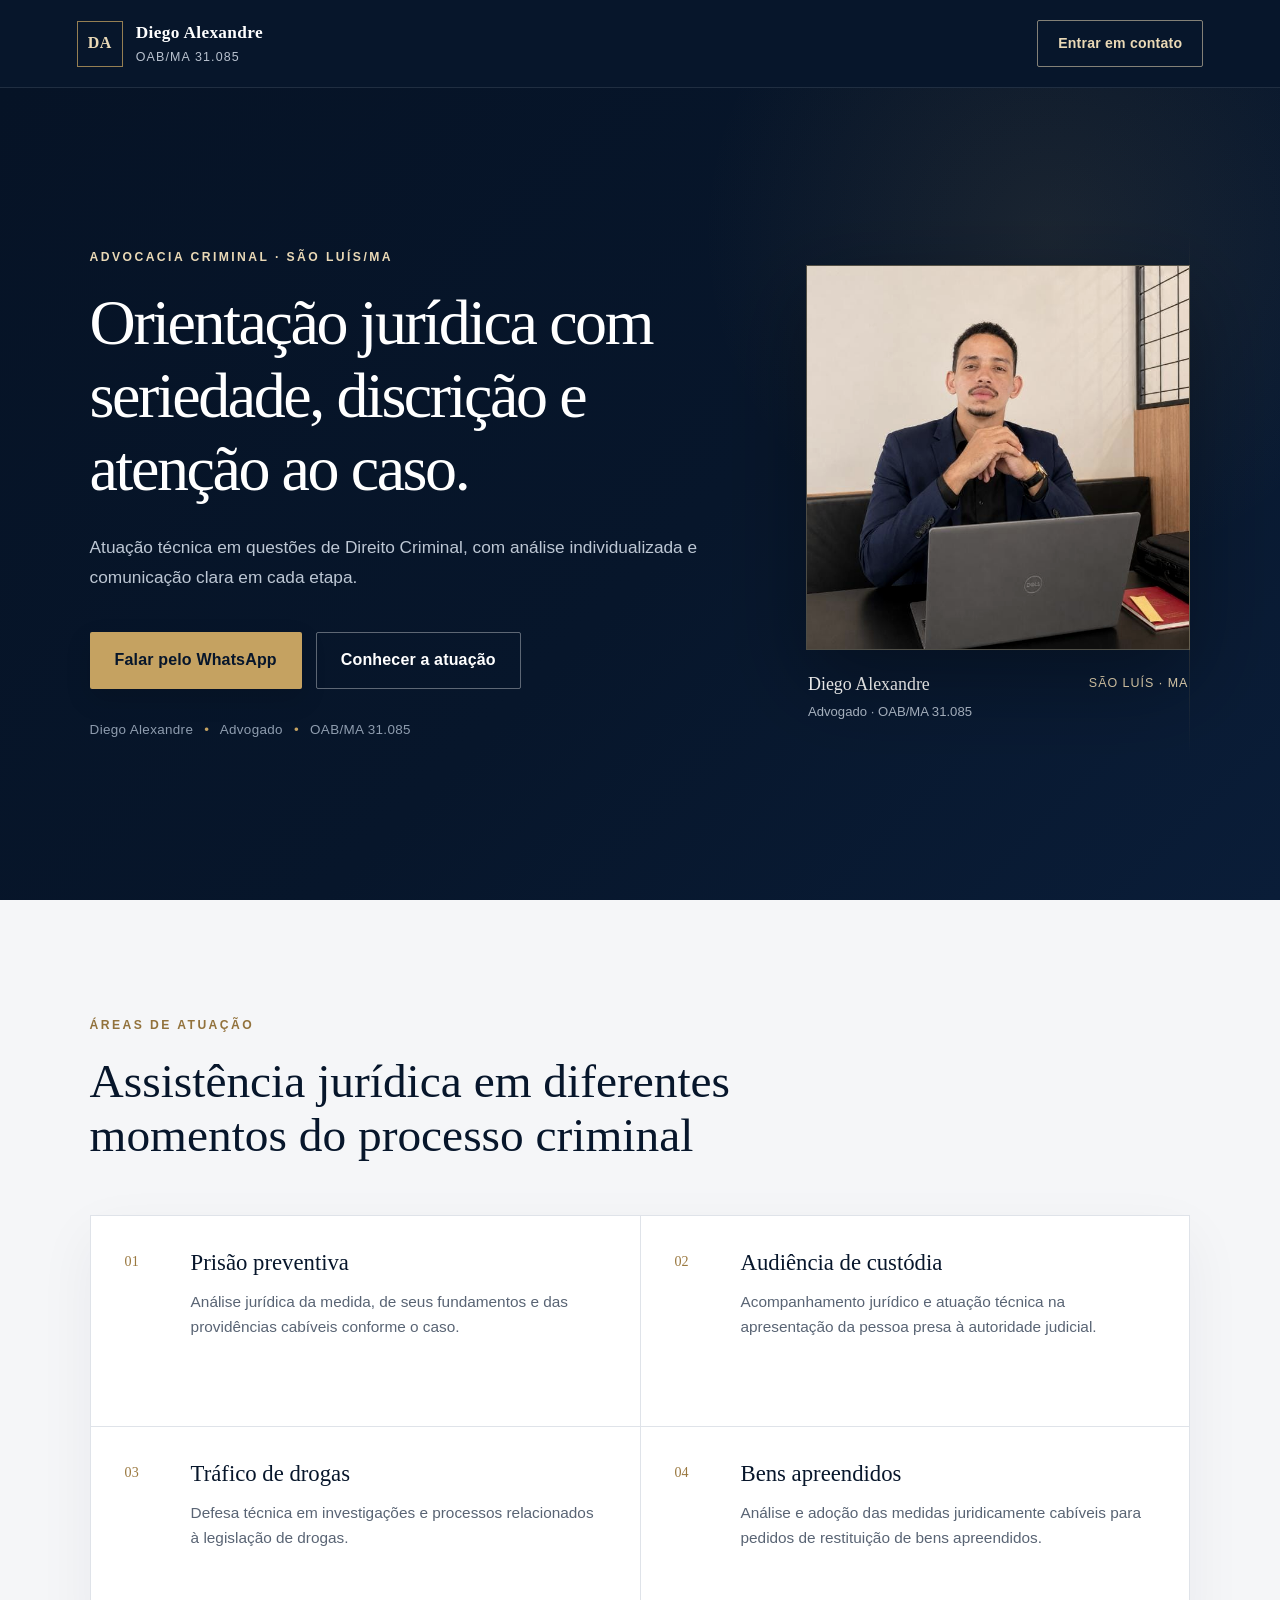
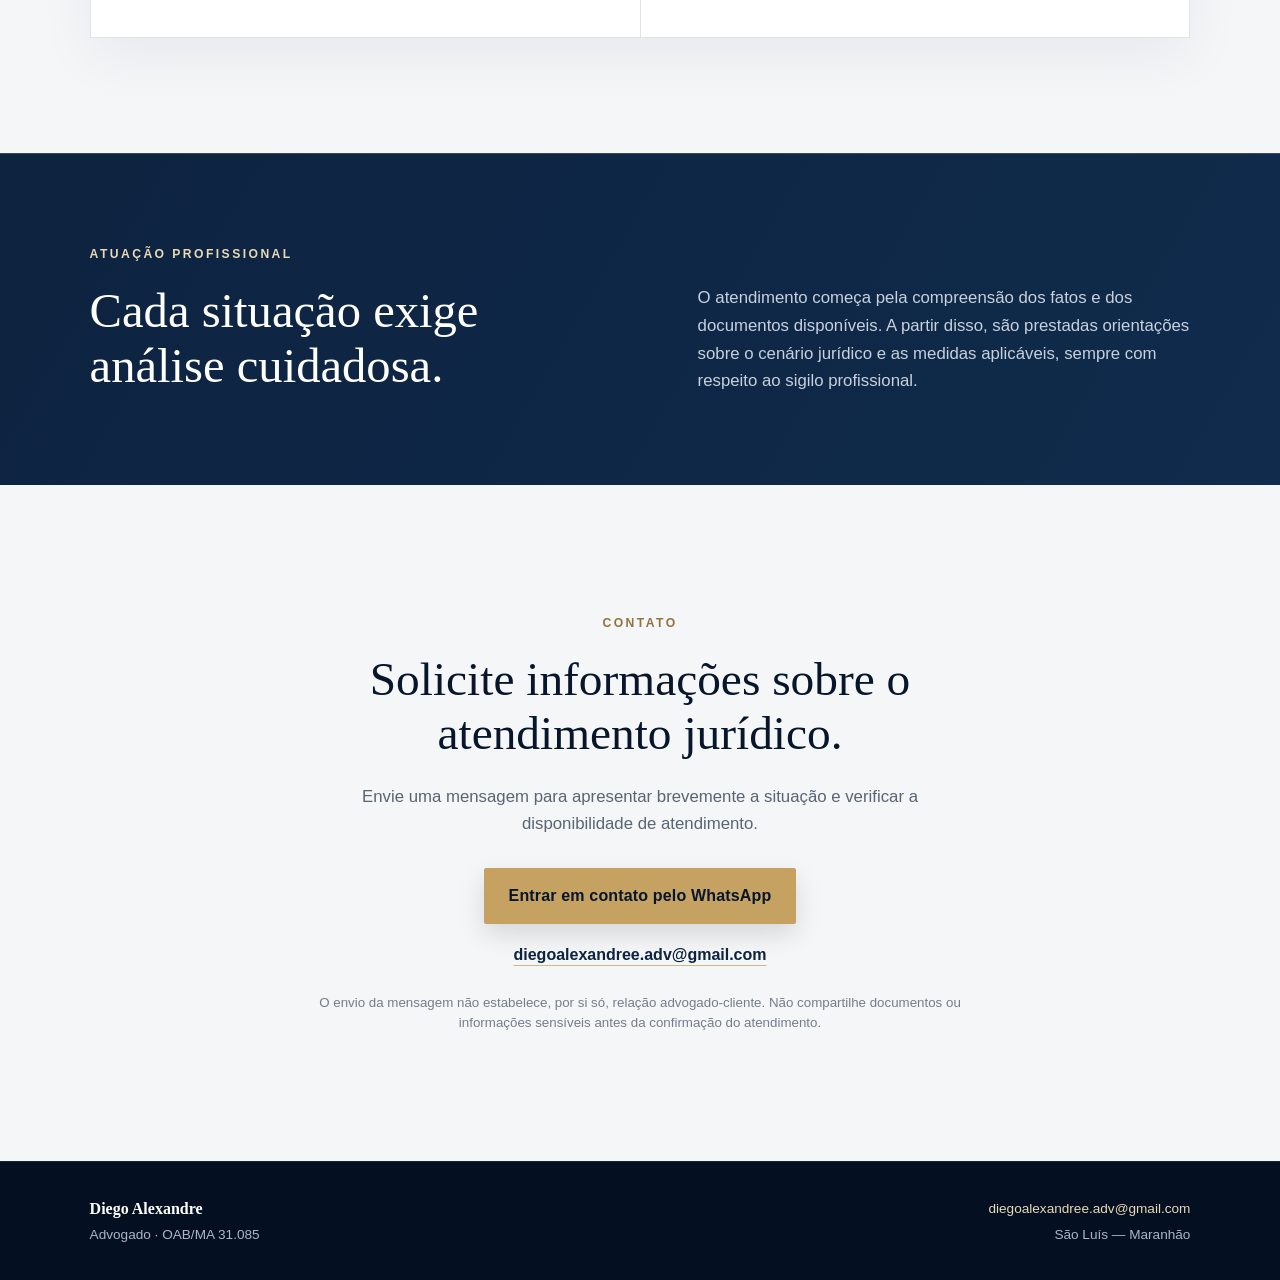
==== index.html @ e283d890 "Add files via upload" ====
<!doctype html>
<html lang="pt-BR">
<head>
  <meta charset="utf-8">
  <meta name="viewport" content="width=device-width, initial-scale=1">
  <meta name="description" content="Diego Alexandre, advogado OAB/MA 31.085. Atuação em Direito Criminal em São Luís/MA.">
  <meta name="theme-color" content="#09182f">
  <title>Diego Alexandre | Advocacia Criminal em São Luís</title>
  <link rel="stylesheet" href="styles.css">
</head>
<body>
  <header class="topbar">
    <a class="brand" href="#inicio" aria-label="Diego Alexandre — início">
      <span class="monogram" aria-hidden="true">DA</span>
      <span><strong>Diego Alexandre</strong><small>OAB/MA 31.085</small></span>
    </a>
    <a class="nav-contact" href="https://wa.me/5598984079574?text=Ol%C3%A1%2C%20Dr.%20Diego.%20Gostaria%20de%20solicitar%20informa%C3%A7%C3%B5es%20sobre%20atendimento%20jur%C3%ADdico." target="_blank" rel="noopener noreferrer">Entrar em contato</a>
  </header>

  <main>
    <section class="hero" id="inicio">
      <div class="hero-copy">
        <p class="eyebrow">Advocacia criminal · São Luís/MA</p>
        <h1>Orientação jurídica com seriedade, discrição e atenção ao caso.</h1>
        <p class="intro">Atuação técnica em questões de Direito Criminal, com análise individualizada e comunicação clara em cada etapa.</p>
        <div class="hero-actions">
          <a class="button primary" href="https://wa.me/5598984079574?text=Ol%C3%A1%2C%20Dr.%20Diego.%20Gostaria%20de%20solicitar%20informa%C3%A7%C3%B5es%20sobre%20atendimento%20jur%C3%ADdico." target="_blank" rel="noopener noreferrer">Falar pelo WhatsApp</a>
          <a class="button secondary" href="#atuacao">Conhecer a atuação</a>
        </div>
        <p class="credential">Diego Alexandre <span>•</span> Advogado <span>•</span> OAB/MA 31.085</p>
      </div>
      <div class="hero-visual">
        <div class="portrait-frame">
          <img src="diego-alexandre.jpeg" alt="Diego Alexandre, advogado" width="640" height="640">
        </div>
        <div class="portrait-caption">
          <div><strong>Diego Alexandre</strong><span>Advogado · OAB/MA 31.085</span></div>
          <span class="location">São Luís · MA</span>
        </div>
      </div>
    </section>

    <section class="practice" id="atuacao">
      <div class="section-heading">
        <p class="eyebrow">Áreas de atuação</p>
        <h2>Assistência jurídica em diferentes momentos do processo criminal</h2>
      </div>
      <div class="cards">
        <article><span>01</span><div><h3>Prisão preventiva</h3><p>Análise jurídica da medida, de seus fundamentos e das providências cabíveis conforme o caso.</p></div></article>
        <article><span>02</span><div><h3>Audiência de custódia</h3><p>Acompanhamento jurídico e atuação técnica na apresentação da pessoa presa à autoridade judicial.</p></div></article>
        <article><span>03</span><div><h3>Tráfico de drogas</h3><p>Defesa técnica em investigações e processos relacionados à legislação de drogas.</p></div></article>
        <article><span>04</span><div><h3>Bens apreendidos</h3><p>Análise e adoção das medidas juridicamente cabíveis para pedidos de restituição de bens apreendidos.</p></div></article>
      </div>
    </section>

    <section class="approach">
      <div>
        <p class="eyebrow light">Atuação profissional</p>
        <h2>Cada situação exige análise cuidadosa.</h2>
      </div>
      <p>O atendimento começa pela compreensão dos fatos e dos documentos disponíveis. A partir disso, são prestadas orientações sobre o cenário jurídico e as medidas aplicáveis, sempre com respeito ao sigilo profissional.</p>
    </section>

    <section class="contact" id="contato">
      <p class="eyebrow">Contato</p>
      <h2>Solicite informações sobre o atendimento jurídico.</h2>
      <p>Envie uma mensagem para apresentar brevemente a situação e verificar a disponibilidade de atendimento.</p>
      <div class="contact-actions">
        <a class="button primary" href="https://wa.me/5598984079574?text=Ol%C3%A1%2C%20Dr.%20Diego.%20Gostaria%20de%20solicitar%20informa%C3%A7%C3%B5es%20sobre%20atendimento%20jur%C3%ADdico." target="_blank" rel="noopener noreferrer">Entrar em contato pelo WhatsApp</a>
        <a class="email-link" href="mailto:diegoalexandree.adv@gmail.com">diegoalexandree.adv@gmail.com</a>
      </div>
      <small>O envio da mensagem não estabelece, por si só, relação advogado-cliente. Não compartilhe documentos ou informações sensíveis antes da confirmação do atendimento.</small>
    </section>
  </main>

  <footer>
    <div><strong>Diego Alexandre</strong><span>Advogado · OAB/MA 31.085</span></div>
    <p><a href="mailto:diegoalexandree.adv@gmail.com">diegoalexandree.adv@gmail.com</a><span>São Luís — Maranhão</span></p>
  </footer>
</body>
</html>
---- styles.css ----
:root {
  --navy: #07162b;
  --navy-2: #0d2340;
  --ink: #111d30;
  --muted: #596474;
  --gold: #c5a261;
  --gold-light: #ead9b6;
  --paper: #f5f6f8;
  --white: #ffffff;
  --line: #dfe3e9;
}

* { box-sizing: border-box; }
html { scroll-behavior: smooth; }
body { margin: 0; color: var(--ink); background: var(--paper); font-family: "Segoe UI", Arial, Helvetica, sans-serif; font-size: 16px; line-height: 1.65; -webkit-font-smoothing: antialiased; }
a { color: inherit; }

.topbar { min-height: 88px; padding: 16px max(clamp(22px, 6vw, 92px), calc((100vw - 1320px) / 2)); display: flex; align-items: center; justify-content: space-between; gap: 24px; background: var(--navy); color: var(--white); border-bottom: 1px solid rgba(255,255,255,.1); }
.brand { display: flex; align-items: center; gap: 13px; text-decoration: none; }
.brand strong, .brand small { display: block; }
.brand strong { font-family: Georgia, 'Times New Roman', serif; font-size: 1.08rem; letter-spacing: .02em; }
.brand small { color: #b9c2cf; font-size: .78rem; letter-spacing: .09em; text-transform: uppercase; }
.monogram { width: 46px; height: 46px; border: 1px solid rgba(197,162,97,.75); display: grid; place-items: center; color: var(--gold-light); font-family: Georgia, serif; font-weight: 700; letter-spacing: .03em; }
.nav-contact { padding: 11px 20px; border: 1px solid rgba(234,217,183,.55); border-radius: 2px; color: var(--gold-light); font-weight: 650; text-decoration: none; font-size: .88rem; letter-spacing: .015em; transition: .2s ease; }
.nav-contact:hover, .nav-contact:focus-visible { background: var(--gold); color: var(--navy); }

.hero { position: relative; overflow: hidden; min-height: calc(100vh - 88px); padding: clamp(70px, 8vw, 116px) max(clamp(22px, 7vw, 108px), calc((100vw - 1320px) / 2)); display: grid; grid-template-columns: minmax(0, 1.15fr) minmax(360px, .72fr); align-items: center; gap: clamp(54px, 8vw, 124px); background: radial-gradient(circle at 82% 18%, rgba(197,162,97,.10), transparent 28%), linear-gradient(135deg, #061326 0%, var(--navy) 54%, #0a1d38 100%); color: var(--white); }
.hero::before { content: ''; position: absolute; width: 1px; height: 64%; right: 7vw; top: 18%; background: linear-gradient(transparent, rgba(197,162,97,.45), transparent); }
.hero-copy, .hero-visual { position: relative; z-index: 1; }
.eyebrow { margin: 0 0 20px; color: #92723c; font-size: .76rem; font-weight: 750; letter-spacing: .2em; text-transform: uppercase; }
.hero .eyebrow, .eyebrow.light { color: var(--gold-light); }
h1, h2, h3 { margin-top: 0; line-height: 1.14; }
h1, h2 { font-family: Georgia, 'Times New Roman', serif; font-weight: 500; }
h1 { max-width: 790px; margin-bottom: 26px; font-size: clamp(2.65rem, 5vw, 4.65rem); letter-spacing: -.038em; }
.intro { max-width: 650px; margin: 0; color: #bdc7d4; font-size: clamp(1.05rem, 1.35vw, 1.2rem); line-height: 1.75; }
.hero-actions { display: flex; flex-wrap: wrap; gap: 14px; margin-top: 40px; }
.button { min-height: 52px; padding: 14px 24px; display: inline-flex; align-items: center; justify-content: center; border: 1px solid transparent; border-radius: 2px; font-weight: 750; letter-spacing: .01em; text-decoration: none; transition: transform .2s ease, background .2s ease, color .2s ease, box-shadow .2s ease; }
.button:hover { transform: translateY(-2px); }
.button:focus-visible { outline: 3px solid rgba(201,165,94,.45); outline-offset: 3px; }
.primary { background: var(--gold); color: var(--navy); box-shadow: 0 10px 26px rgba(0,0,0,.13); }
.primary:hover { background: #dfc07f; box-shadow: 0 14px 32px rgba(0,0,0,.2); }
.secondary { border-color: rgba(255,255,255,.35); color: var(--white); }
.secondary:hover { background: rgba(255,255,255,.08); }
.credential { margin: 30px 0 0; color: #8f9daf; font-size: .84rem; letter-spacing: .025em; }
.credential span { margin: 0 7px; color: var(--gold); }

.hero-visual { width: 100%; max-width: 480px; justify-self: end; }
.portrait-frame { position: relative; }
.portrait-frame img { width: 100%; height: auto; aspect-ratio: 1 / 1; display: block; object-fit: cover; object-position: center 24%; border: 1px solid rgba(197,162,97,.38); filter: saturate(.82) contrast(1.04); box-shadow: 0 30px 80px rgba(0,0,0,.32); }
.portrait-caption { padding: 20px 2px 0; display: flex; align-items: flex-start; justify-content: space-between; gap: 20px; color: #aeb9c7; }
.portrait-caption strong, .portrait-caption span { display: block; }
.portrait-caption strong { color: var(--white); font-family: Georgia, serif; font-size: 1.12rem; font-weight: 500; }
.portrait-caption span { margin-top: 2px; font-size: .82rem; }
.portrait-caption .location { margin-top: 3px; color: var(--gold-light); font-size: .78rem; letter-spacing: .08em; text-transform: uppercase; white-space: nowrap; }

.practice { padding: clamp(78px, 9vw, 124px) max(clamp(22px, 7vw, 108px), calc((100vw - 1320px) / 2)); }
.section-heading { max-width: 780px; margin-bottom: 52px; }
.section-heading h2, .contact h2 { margin-bottom: 0; color: var(--navy); font-size: clamp(2rem, 3.7vw, 3.25rem); }
.cards { display: grid; grid-template-columns: repeat(2, 1fr); gap: 1px; background: var(--line); border: 1px solid var(--line); box-shadow: 0 20px 55px rgba(9,24,47,.055); }
.cards article { min-height: 210px; padding: 34px; display: grid; grid-template-columns: 44px 1fr; gap: 22px; background: var(--white); transition: background .2s ease; }
.cards article:hover { background: #fafbfc; }
.cards span { color: #9a783f; font-family: Georgia, serif; font-size: .88rem; }
.cards h3 { margin: 0 0 13px; color: var(--navy); font-family: Georgia, serif; font-size: 1.42rem; font-weight: 500; }
.cards p { margin: 0; max-width: 480px; color: var(--muted); font-size: .96rem; }

.approach { padding: clamp(64px, 7vw, 92px) max(clamp(22px, 7vw, 108px), calc((100vw - 1320px) / 2)); display: grid; grid-template-columns: 1fr 1fr; gap: clamp(40px, 9vw, 140px); align-items: end; background: linear-gradient(120deg, var(--navy-2), #102b4c); color: var(--white); border-top: 1px solid rgba(197,162,97,.28); }
.approach h2 { margin: 0; max-width: 620px; font-size: clamp(2rem, 3.8vw, 3.4rem); }
.approach > p { margin: 0; color: #c8d1dd; font-size: 1.05rem; }

.contact { max-width: 820px; margin: 0 auto; padding: clamp(82px, 10vw, 138px) 22px; text-align: center; }
.contact > p:not(.eyebrow) { max-width: 620px; margin: 22px auto 30px; color: var(--muted); font-size: 1.05rem; }
.contact-actions { display: flex; flex-direction: column; align-items: center; gap: 18px; }
.email-link { color: var(--navy-2); font-weight: 650; text-underline-offset: 5px; text-decoration-color: rgba(197,162,97,.75); }
.email-link:hover { color: #8c6a31; }
.contact small { display: block; max-width: 670px; margin: 24px auto 0; color: #747d8b; line-height: 1.5; }

footer { padding: 34px max(clamp(22px, 7vw, 108px), calc((100vw - 1320px) / 2)); display: flex; justify-content: space-between; gap: 24px; align-items: center; background: #041022; color: #acb6c4; border-top: 1px solid rgba(255,255,255,.08); }
footer strong, footer span { display: block; }
footer strong { color: var(--white); font-family: Georgia, serif; }
footer span, footer p { margin: 2px 0 0; font-size: .85rem; }
footer p { text-align: right; }
footer p a { color: var(--gold-light); text-decoration: none; }
footer p span { margin-top: 3px; }

@media (max-width: 900px) {
  .hero { grid-template-columns: 1fr; }
  .hero { min-height: auto; }
  .hero-visual { max-width: 520px; justify-self: start; }
}

@media (max-width: 620px) {
  .topbar { min-height: 72px; padding: 13px 18px; }
  .monogram { width: 40px; height: 40px; }
  .brand strong { font-size: .98rem; }
  .nav-contact { padding: 9px 12px; font-size: .78rem; }
  .hero { padding: 58px 20px 64px; gap: 38px; }
  h1 { font-size: clamp(2.25rem, 12vw, 3.25rem); }
  .hero-actions, .hero-actions .button { width: 100%; }
  .credential { line-height: 1.8; }
  .portrait-caption { padding-top: 16px; }
  .practice { padding: 68px 20px; }
  .cards { grid-template-columns: 1fr; }
  .cards article { min-height: 0; padding: 28px 24px; grid-template-columns: 36px 1fr; gap: 14px; }
  .approach { grid-template-columns: 1fr; padding: 60px 20px; }
  .contact { padding: 72px 20px; }
  .contact .button { width: 100%; }
  footer { align-items: flex-start; flex-direction: column; padding: 28px 20px; }
  footer p { text-align: left; }
}

@media (prefers-reduced-motion: reduce) {
  html { scroll-behavior: auto; }
  .button { transition: none; }
}
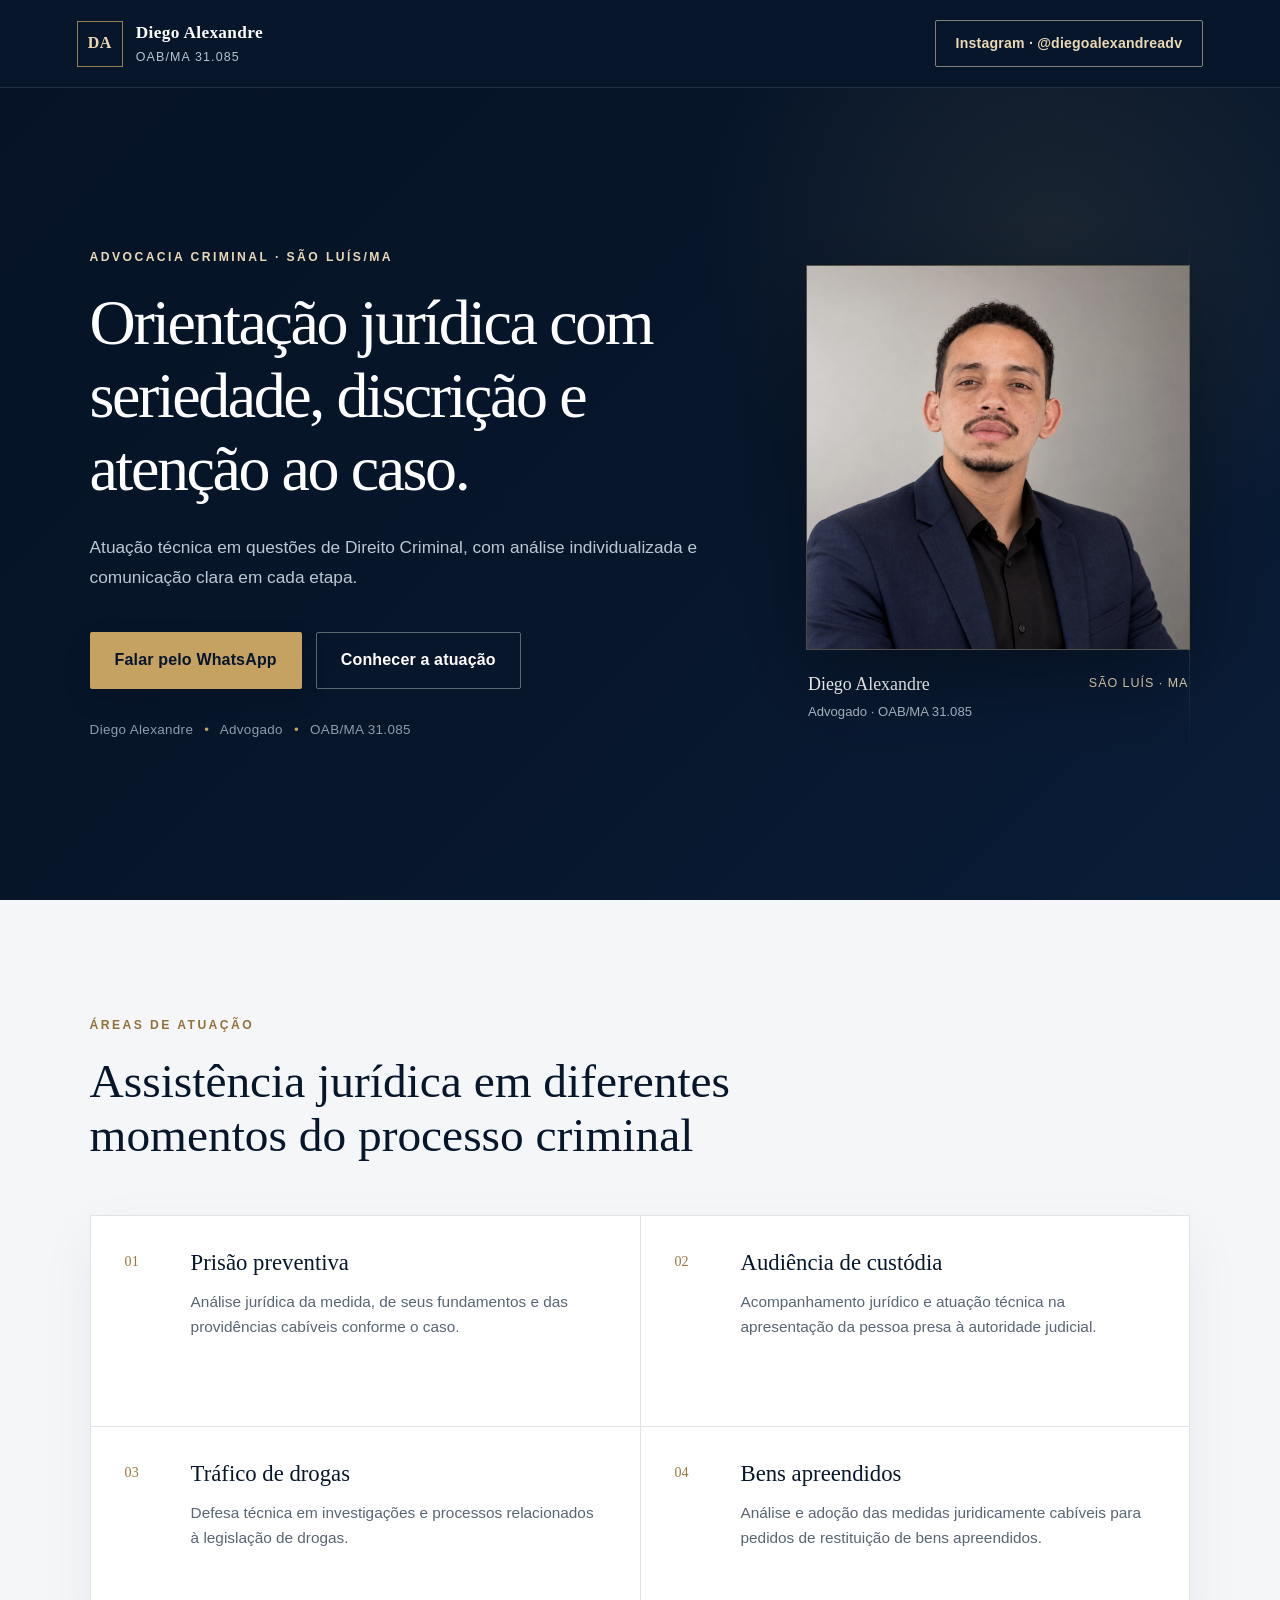
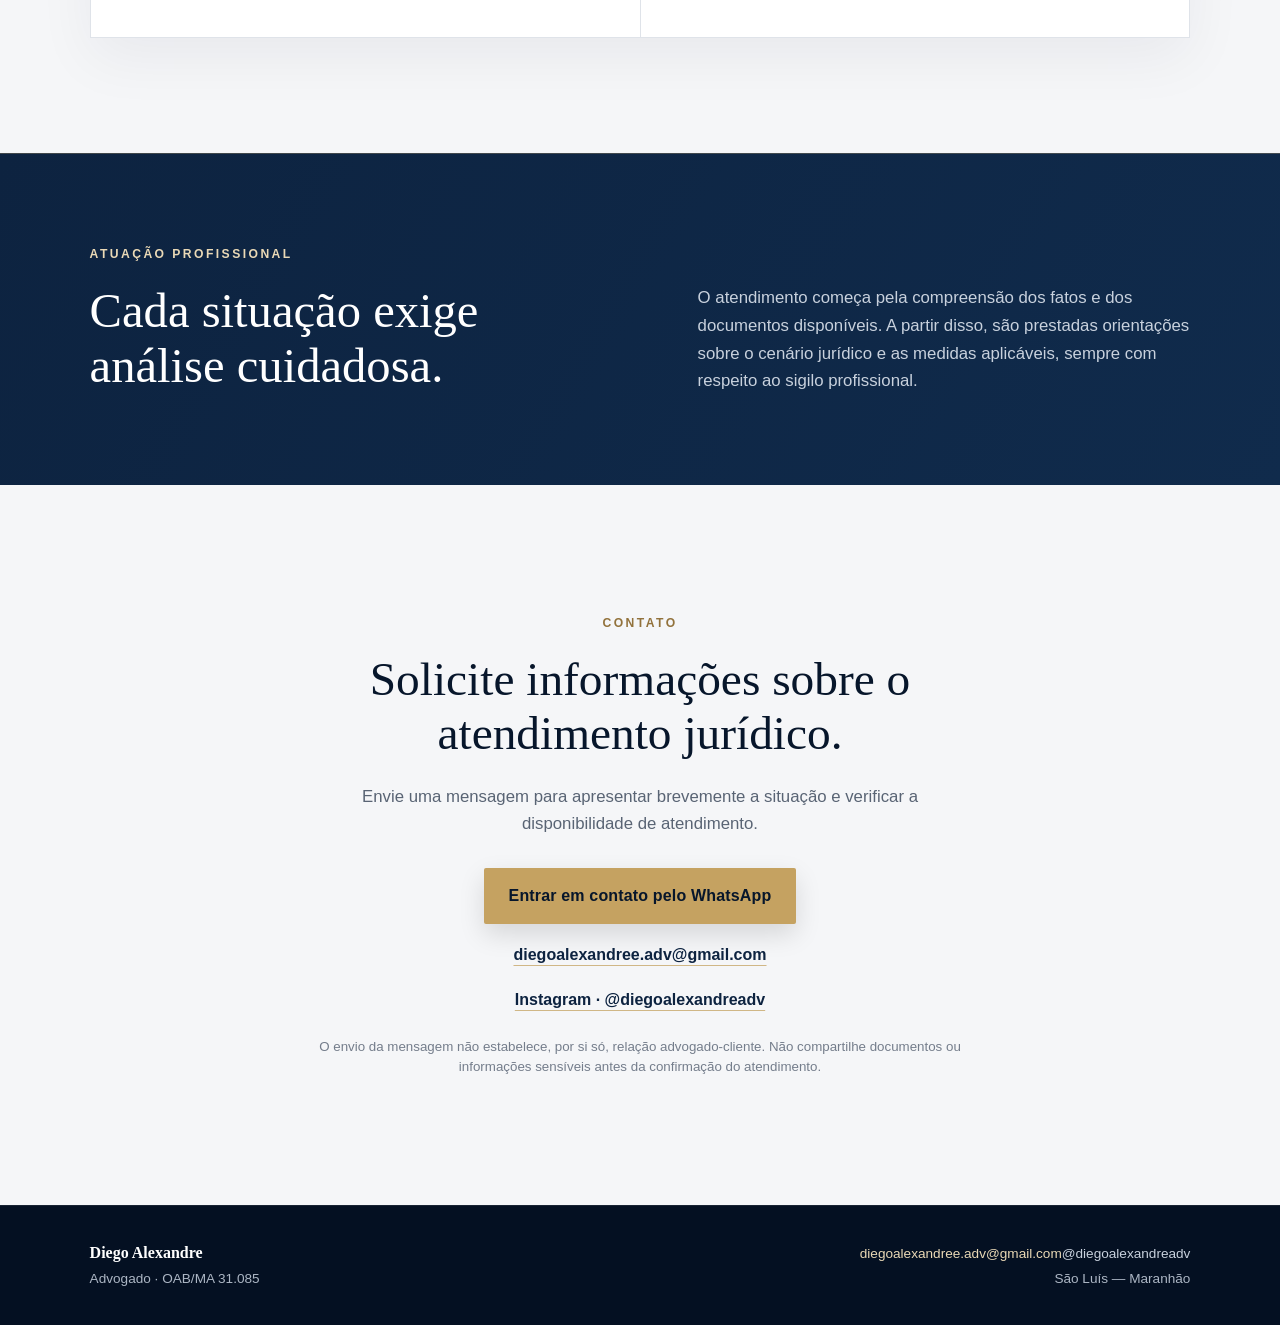
==== commit 9307c874: "Add files via upload" ====
--- a/index.html
+++ b/index.html
@@ -14,7 +14,7 @@
       <span class="monogram" aria-hidden="true">DA</span>
       <span><strong>Diego Alexandre</strong><small>OAB/MA 31.085</small></span>
     </a>
-    <a class="nav-contact" href="https://wa.me/5598984079574?text=Ol%C3%A1%2C%20Dr.%20Diego.%20Gostaria%20de%20solicitar%20informa%C3%A7%C3%B5es%20sobre%20atendimento%20jur%C3%ADdico." target="_blank" rel="noopener noreferrer">Entrar em contato</a>
+    <a class="nav-contact" href="https://www.instagram.com/diegoalexandreadv/" target="_blank" rel="noopener noreferrer" aria-label="Instagram de Diego Alexandre">Instagram · @diegoalexandreadv</a>
   </header>
 
   <main>
@@ -68,6 +68,7 @@
       <div class="contact-actions">
         <a class="button primary" href="https://wa.me/5598984079574?text=Ol%C3%A1%2C%20Dr.%20Diego.%20Gostaria%20de%20solicitar%20informa%C3%A7%C3%B5es%20sobre%20atendimento%20jur%C3%ADdico." target="_blank" rel="noopener noreferrer">Entrar em contato pelo WhatsApp</a>
         <a class="email-link" href="mailto:diegoalexandree.adv@gmail.com">diegoalexandree.adv@gmail.com</a>
+        <a class="instagram-link" href="https://www.instagram.com/diegoalexandreadv/" target="_blank" rel="noopener noreferrer" aria-label="Instagram de Diego Alexandre">Instagram · @diegoalexandreadv</a>
       </div>
       <small>O envio da mensagem não estabelece, por si só, relação advogado-cliente. Não compartilhe documentos ou informações sensíveis antes da confirmação do atendimento.</small>
     </section>
@@ -75,7 +76,7 @@
 
   <footer>
     <div><strong>Diego Alexandre</strong><span>Advogado · OAB/MA 31.085</span></div>
-    <p><a href="mailto:diegoalexandree.adv@gmail.com">diegoalexandree.adv@gmail.com</a><span>São Luís — Maranhão</span></p>
+    <p><a href="mailto:diegoalexandree.adv@gmail.com">diegoalexandree.adv@gmail.com</a><a class="footer-instagram" href="https://www.instagram.com/diegoalexandreadv/" target="_blank" rel="noopener noreferrer">@diegoalexandreadv</a><span>São Luís — Maranhão</span></p>
   </footer>
 </body>
 </html>
--- a/styles.css
+++ b/styles.css
@@ -70,8 +70,8 @@
 .contact { max-width: 820px; margin: 0 auto; padding: clamp(82px, 10vw, 138px) 22px; text-align: center; }
 .contact > p:not(.eyebrow) { max-width: 620px; margin: 22px auto 30px; color: var(--muted); font-size: 1.05rem; }
 .contact-actions { display: flex; flex-direction: column; align-items: center; gap: 18px; }
-.email-link { color: var(--navy-2); font-weight: 650; text-underline-offset: 5px; text-decoration-color: rgba(197,162,97,.75); }
-.email-link:hover { color: #8c6a31; }
+.email-link, .instagram-link { color: var(--navy-2); font-weight: 650; text-underline-offset: 5px; text-decoration-color: rgba(197,162,97,.75); }
+.email-link:hover, .instagram-link:hover { color: #8c6a31; }
 .contact small { display: block; max-width: 670px; margin: 24px auto 0; color: #747d8b; line-height: 1.5; }
 
 footer { padding: 34px max(clamp(22px, 7vw, 108px), calc((100vw - 1320px) / 2)); display: flex; justify-content: space-between; gap: 24px; align-items: center; background: #041022; color: #acb6c4; border-top: 1px solid rgba(255,255,255,.08); }
@@ -80,6 +80,7 @@
 footer span, footer p { margin: 2px 0 0; font-size: .85rem; }
 footer p { text-align: right; }
 footer p a { color: var(--gold-light); text-decoration: none; }
+footer p .footer-instagram { margin-top: 3px; color: #c8d1dd; }
 footer p span { margin-top: 3px; }
 
 @media (max-width: 900px) {
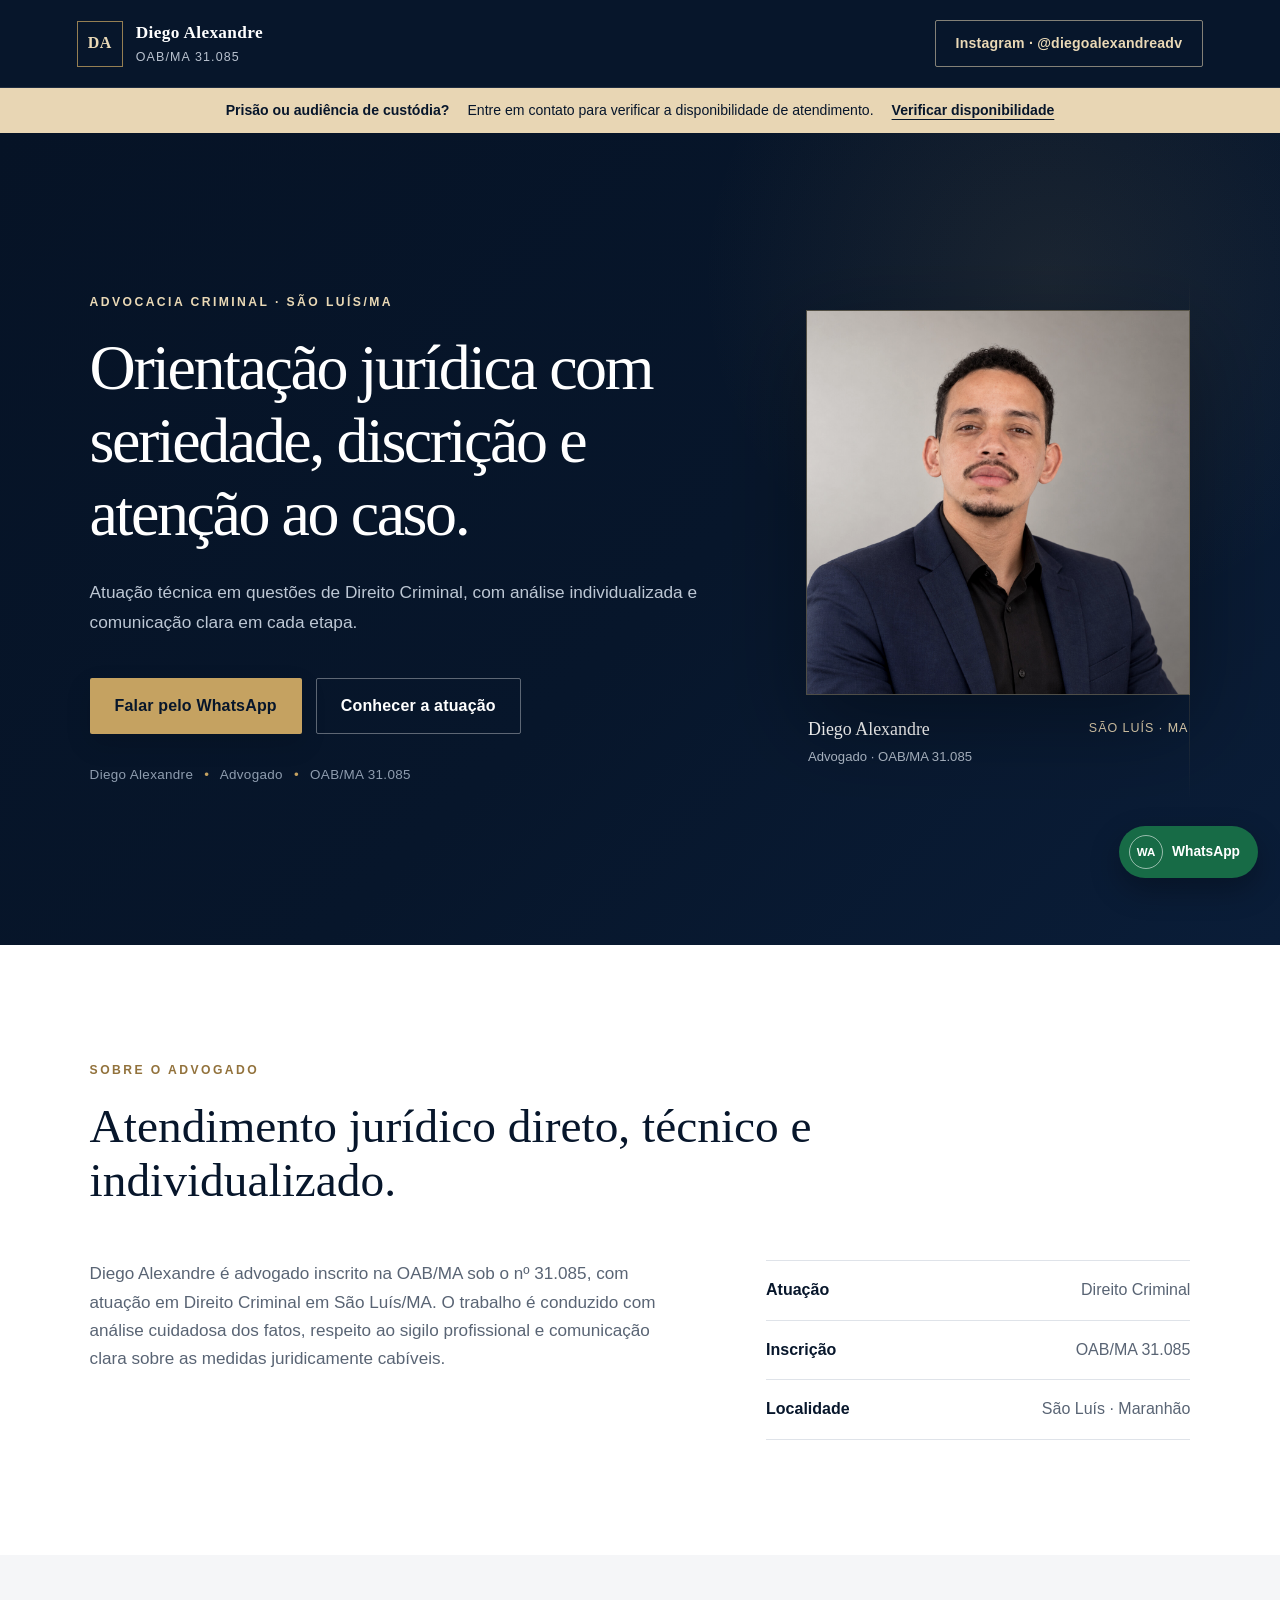
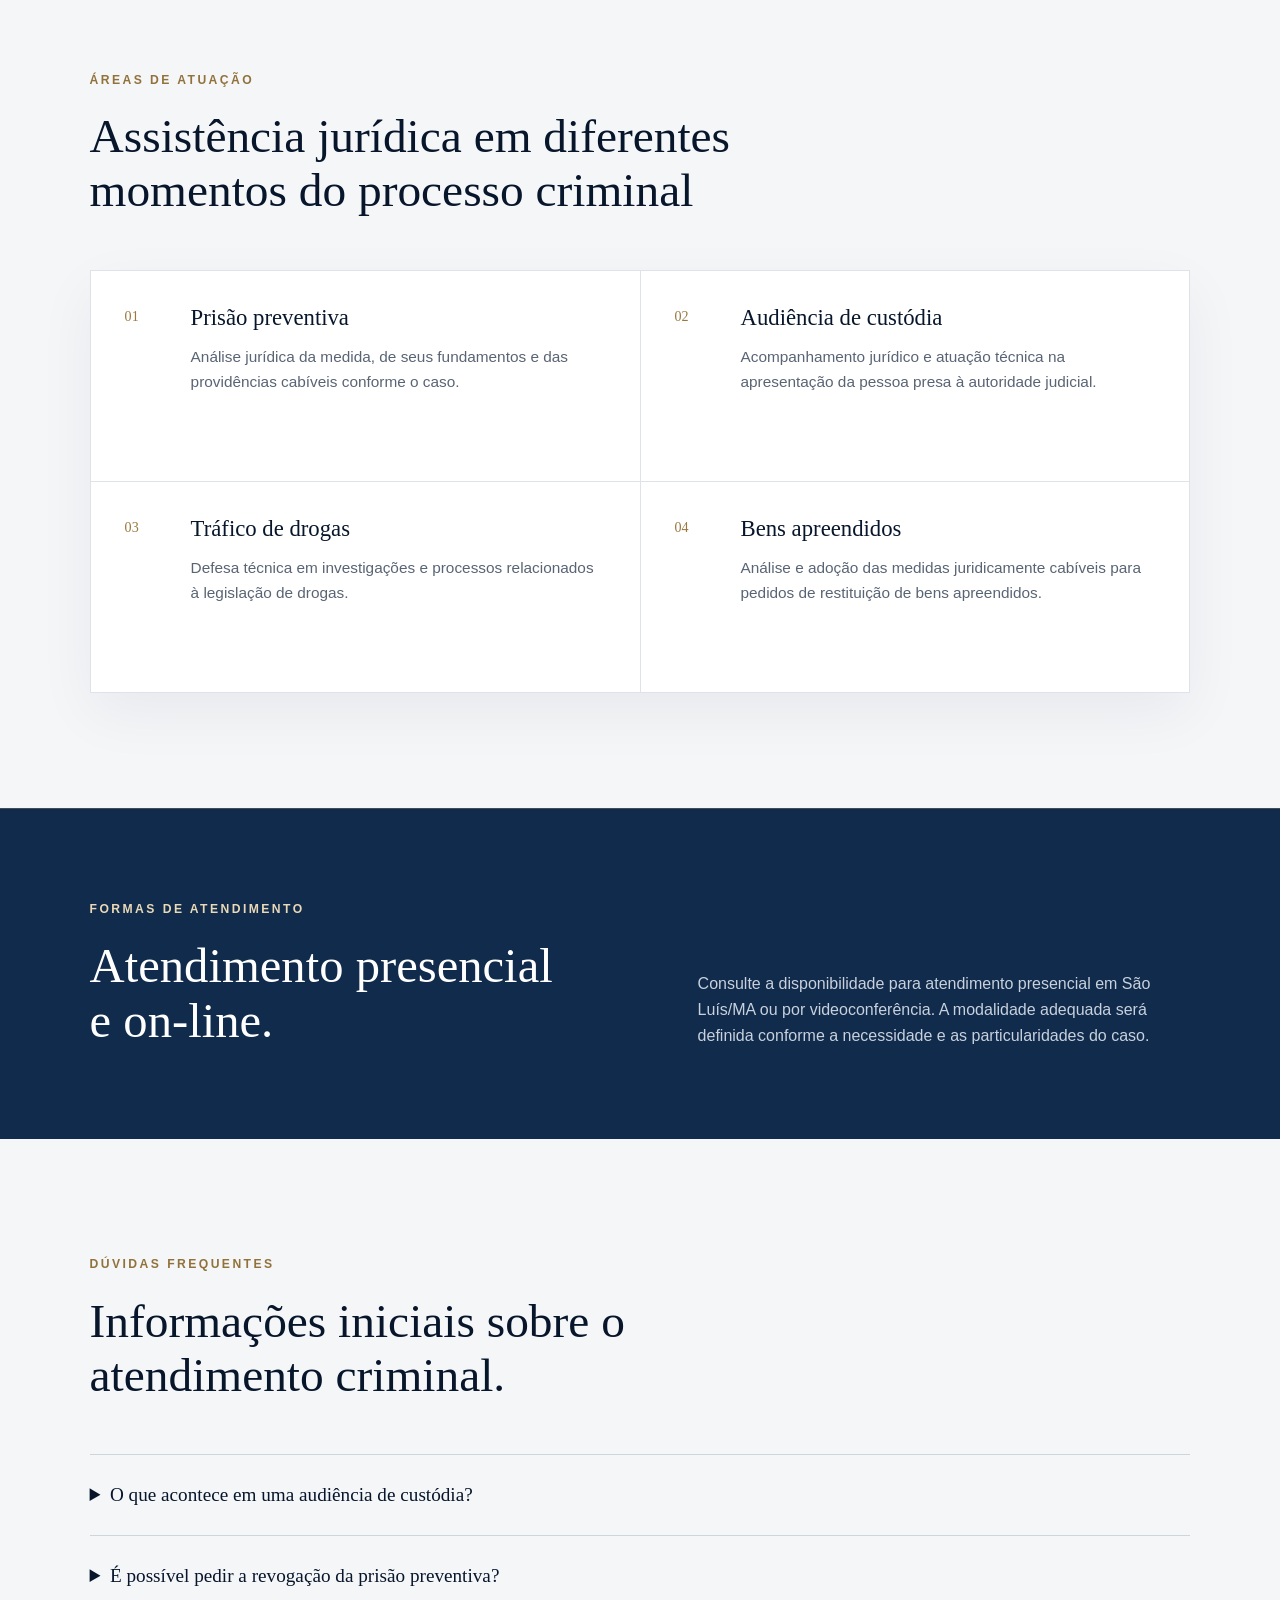
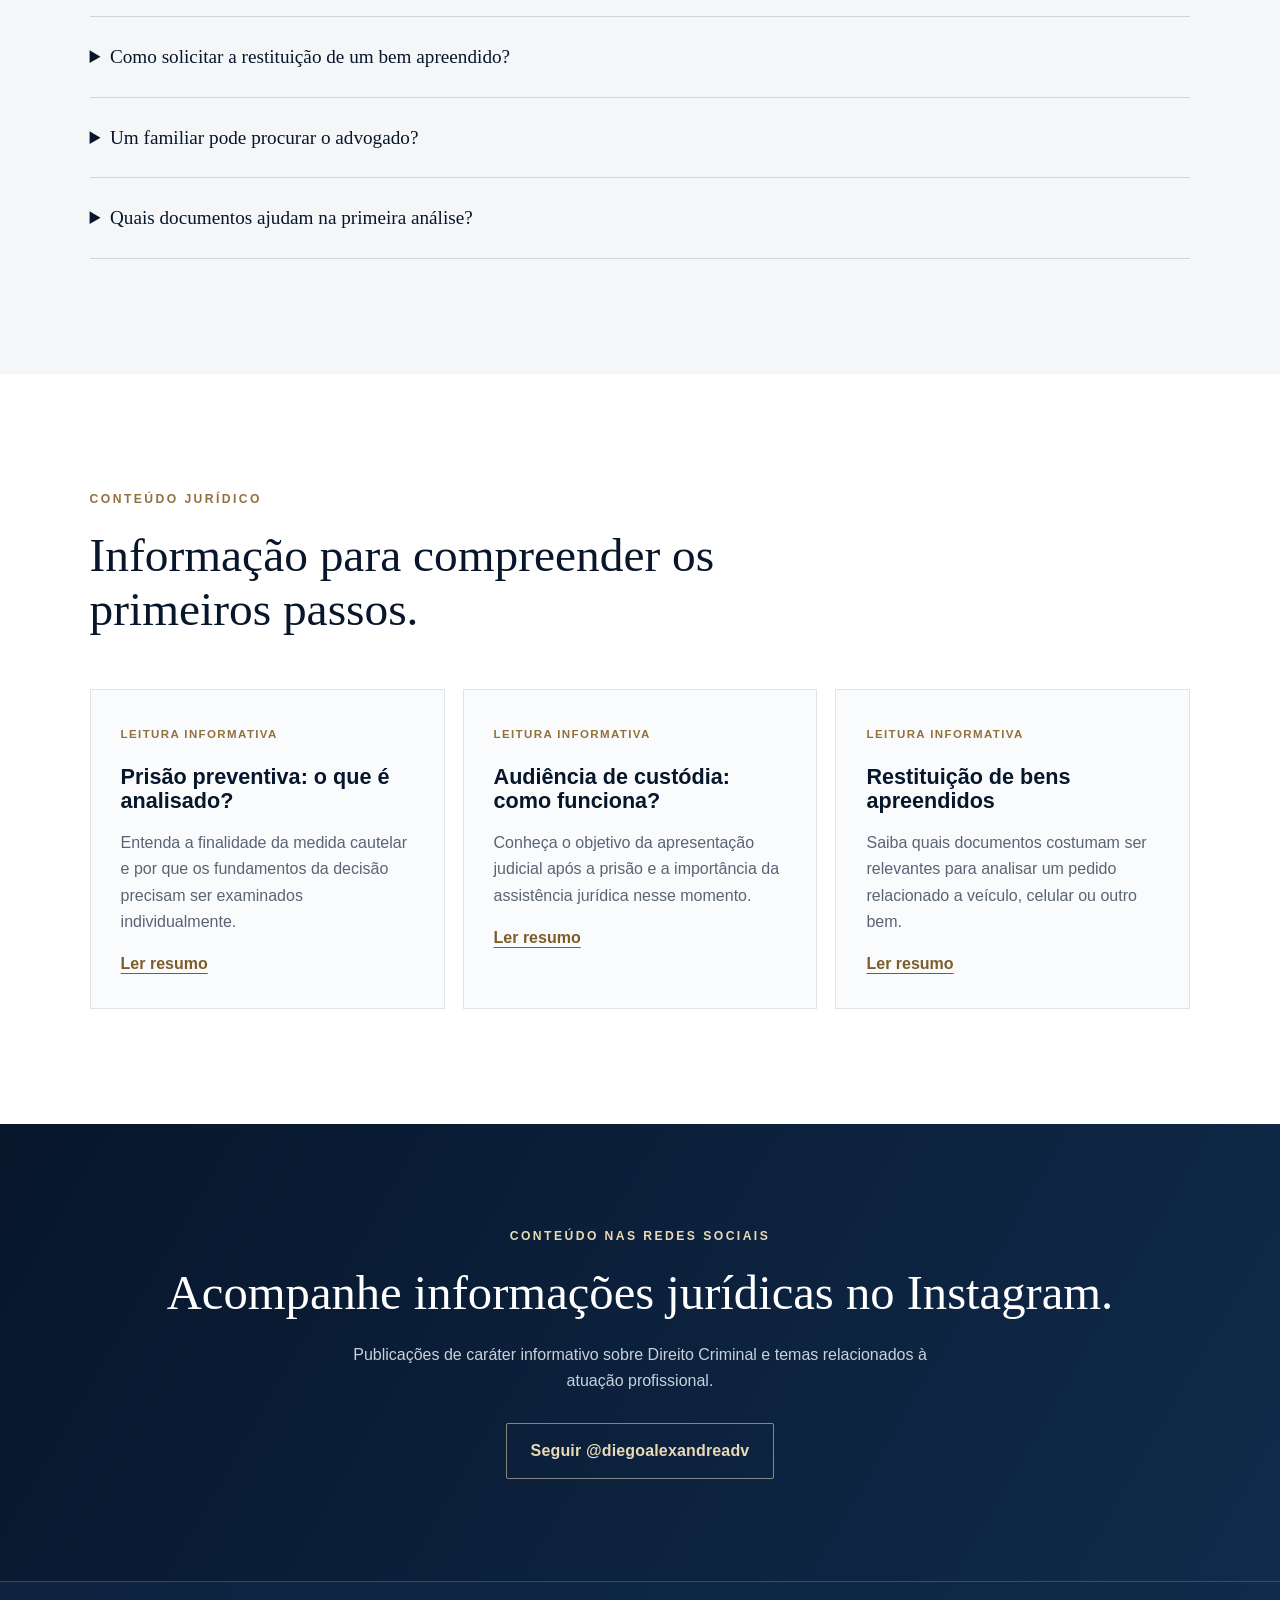
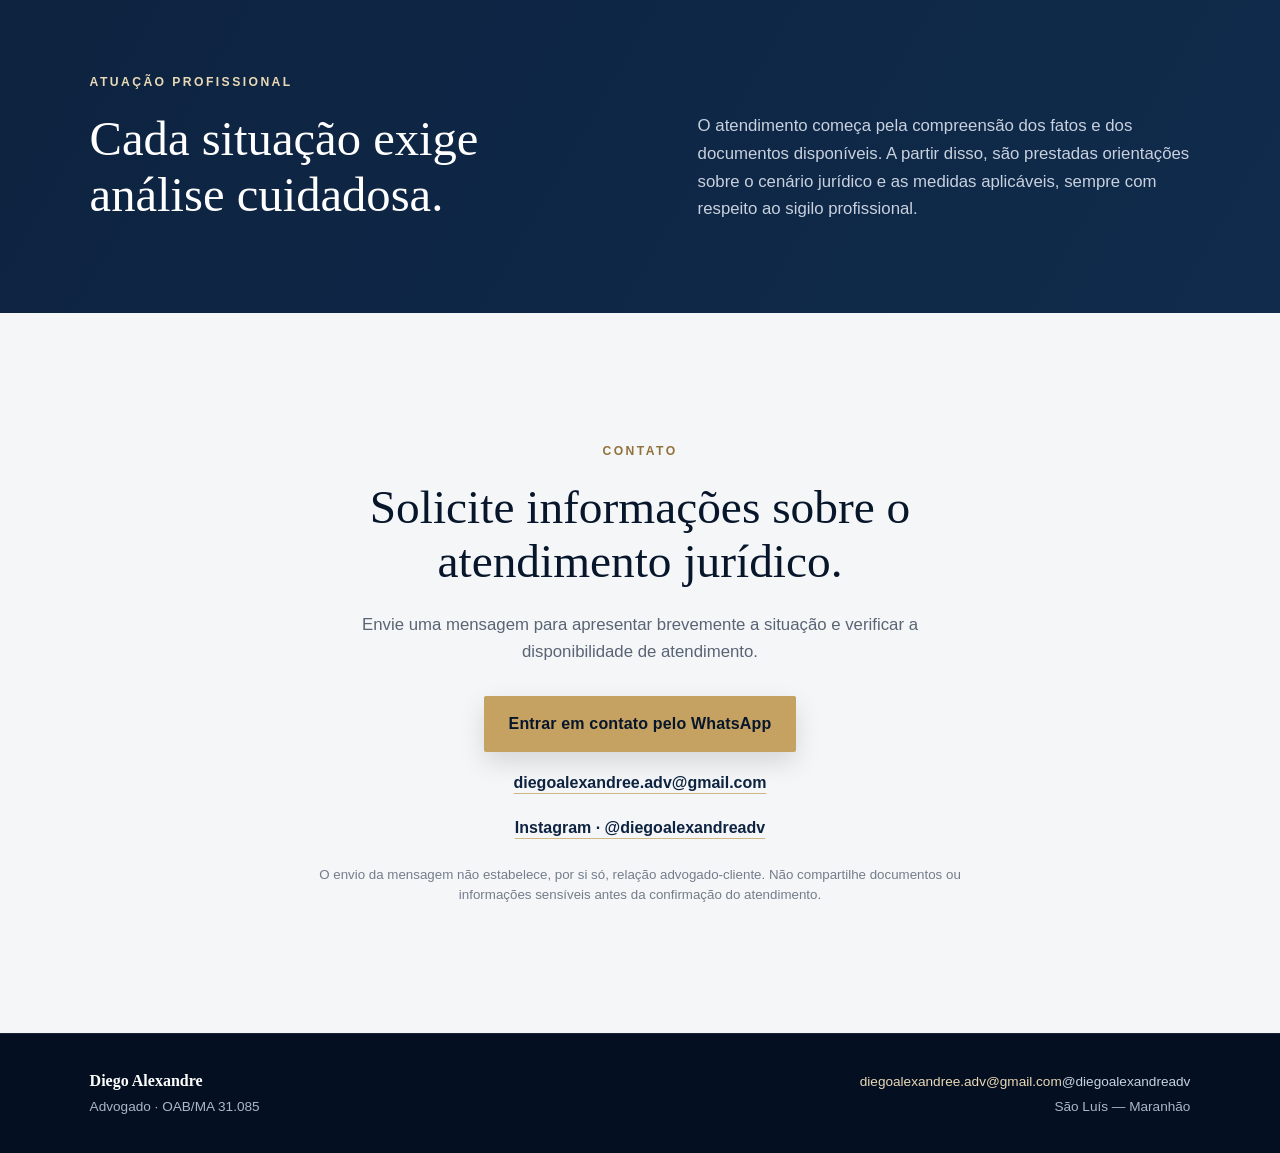
==== commit c90338b0: "Add files via upload" ====
--- a/index.html
+++ b/index.html
@@ -16,6 +16,12 @@
     </a>
     <a class="nav-contact" href="https://www.instagram.com/diegoalexandreadv/" target="_blank" rel="noopener noreferrer" aria-label="Instagram de Diego Alexandre">Instagram · @diegoalexandreadv</a>
   </header>
+
+  <aside class="urgent-strip" aria-label="Atendimento em situações urgentes">
+    <strong>Prisão ou audiência de custódia?</strong>
+    <span>Entre em contato para verificar a disponibilidade de atendimento.</span>
+    <a href="https://wa.me/5598984079574?text=Ol%C3%A1%2C%20Dr.%20Diego.%20Preciso%20verificar%20a%20disponibilidade%20para%20uma%20situa%C3%A7%C3%A3o%20urgente." target="_blank" rel="noopener noreferrer">Verificar disponibilidade</a>
+  </aside>
 
   <main>
     <section class="hero" id="inicio">
@@ -40,6 +46,17 @@
       </div>
     </section>
 
+    <section class="about" id="sobre">
+      <div class="section-heading">
+        <p class="eyebrow">Sobre o advogado</p>
+        <h2>Atendimento jurídico direto, técnico e individualizado.</h2>
+      </div>
+      <div class="about-grid">
+        <p>Diego Alexandre é advogado inscrito na OAB/MA sob o nº 31.085, com atuação em Direito Criminal em São Luís/MA. O trabalho é conduzido com análise cuidadosa dos fatos, respeito ao sigilo profissional e comunicação clara sobre as medidas juridicamente cabíveis.</p>
+        <div class="about-details"><span><strong>Atuação</strong>Direito Criminal</span><span><strong>Inscrição</strong>OAB/MA 31.085</span><span><strong>Localidade</strong>São Luís · Maranhão</span></div>
+      </div>
+    </section>
+
     <section class="practice" id="atuacao">
       <div class="section-heading">
         <p class="eyebrow">Áreas de atuação</p>
@@ -51,6 +68,36 @@
         <article><span>03</span><div><h3>Tráfico de drogas</h3><p>Defesa técnica em investigações e processos relacionados à legislação de drogas.</p></div></article>
         <article><span>04</span><div><h3>Bens apreendidos</h3><p>Análise e adoção das medidas juridicamente cabíveis para pedidos de restituição de bens apreendidos.</p></div></article>
       </div>
+    </section>
+
+    <section class="service-mode">
+      <div><p class="eyebrow light">Formas de atendimento</p><h2>Atendimento presencial e on-line.</h2></div>
+      <p>Consulte a disponibilidade para atendimento presencial em São Luís/MA ou por videoconferência. A modalidade adequada será definida conforme a necessidade e as particularidades do caso.</p>
+    </section>
+
+    <section class="faq" id="duvidas">
+      <div class="section-heading"><p class="eyebrow">Dúvidas frequentes</p><h2>Informações iniciais sobre o atendimento criminal.</h2></div>
+      <div class="faq-list">
+        <details><summary>O que acontece em uma audiência de custódia?</summary><p>A pessoa presa é apresentada à autoridade judicial, que examina a legalidade da prisão e avalia as medidas cabíveis. Cada situação depende dos fatos e dos documentos disponíveis.</p></details>
+        <details><summary>É possível pedir a revogação da prisão preventiva?</summary><p>A defesa pode analisar os fundamentos da prisão e verificar a existência de medidas juridicamente cabíveis. A possibilidade e a estratégia dependem do caso concreto.</p></details>
+        <details><summary>Como solicitar a restituição de um bem apreendido?</summary><p>É necessário examinar a origem do bem, os documentos de propriedade e sua relação com a investigação ou o processo antes de formular o pedido adequado.</p></details>
+        <details><summary>Um familiar pode procurar o advogado?</summary><p>Sim. Um familiar pode realizar o primeiro contato, apresentar as informações disponíveis e verificar como deverá ocorrer o atendimento.</p></details>
+        <details><summary>Quais documentos ajudam na primeira análise?</summary><p>Quando disponíveis, documentos pessoais, número do processo, decisão judicial, auto de prisão ou apreensão e comprovantes relacionados ao caso podem auxiliar. Evite enviar informações sensíveis antes da confirmação do atendimento.</p></details>
+      </div>
+    </section>
+
+    <section class="articles" id="conteudos">
+      <div class="section-heading"><p class="eyebrow">Conteúdo jurídico</p><h2>Informação para compreender os primeiros passos.</h2></div>
+      <div class="article-grid">
+        <article><span>Leitura informativa</span><h3>Prisão preventiva: o que é analisado?</h3><p>Entenda a finalidade da medida cautelar e por que os fundamentos da decisão precisam ser examinados individualmente.</p><a href="#duvidas">Ler resumo</a></article>
+        <article><span>Leitura informativa</span><h3>Audiência de custódia: como funciona?</h3><p>Conheça o objetivo da apresentação judicial após a prisão e a importância da assistência jurídica nesse momento.</p><a href="#duvidas">Ler resumo</a></article>
+        <article><span>Leitura informativa</span><h3>Restituição de bens apreendidos</h3><p>Saiba quais documentos costumam ser relevantes para analisar um pedido relacionado a veículo, celular ou outro bem.</p><a href="#duvidas">Ler resumo</a></article>
+      </div>
+    </section>
+
+    <section class="instagram-section">
+      <p class="eyebrow light">Conteúdo nas redes sociais</p><h2>Acompanhe informações jurídicas no Instagram.</h2><p>Publicações de caráter informativo sobre Direito Criminal e temas relacionados à atuação profissional.</p>
+      <a class="button social-button" href="https://www.instagram.com/diegoalexandreadv/" target="_blank" rel="noopener noreferrer">Seguir @diegoalexandreadv</a>
     </section>
 
     <section class="approach">
@@ -78,5 +125,6 @@
     <div><strong>Diego Alexandre</strong><span>Advogado · OAB/MA 31.085</span></div>
     <p><a href="mailto:diegoalexandree.adv@gmail.com">diegoalexandree.adv@gmail.com</a><a class="footer-instagram" href="https://www.instagram.com/diegoalexandreadv/" target="_blank" rel="noopener noreferrer">@diegoalexandreadv</a><span>São Luís — Maranhão</span></p>
   </footer>
+  <a class="whatsapp-float" href="https://wa.me/5598984079574?text=Ol%C3%A1%2C%20Dr.%20Diego.%20Gostaria%20de%20solicitar%20informa%C3%A7%C3%B5es%20sobre%20atendimento%20jur%C3%ADdico." target="_blank" rel="noopener noreferrer" aria-label="Falar com Diego Alexandre pelo WhatsApp"><span aria-hidden="true">WA</span><strong>WhatsApp</strong></a>
 </body>
 </html>
--- a/styles.css
+++ b/styles.css
@@ -23,6 +23,8 @@
 .monogram { width: 46px; height: 46px; border: 1px solid rgba(197,162,97,.75); display: grid; place-items: center; color: var(--gold-light); font-family: Georgia, serif; font-weight: 700; letter-spacing: .03em; }
 .nav-contact { padding: 11px 20px; border: 1px solid rgba(234,217,183,.55); border-radius: 2px; color: var(--gold-light); font-weight: 650; text-decoration: none; font-size: .88rem; letter-spacing: .015em; transition: .2s ease; }
 .nav-contact:hover, .nav-contact:focus-visible { background: var(--gold); color: var(--navy); }
+.urgent-strip { padding: 11px max(clamp(22px, 7vw, 108px), calc((100vw - 1320px) / 2)); display: flex; align-items: center; justify-content: center; gap: 10px 18px; flex-wrap: wrap; background: #e8d6b4; color: var(--navy); font-size: .88rem; text-align: center; }
+.urgent-strip a { color: var(--navy); font-weight: 750; text-underline-offset: 4px; }
 
 .hero { position: relative; overflow: hidden; min-height: calc(100vh - 88px); padding: clamp(70px, 8vw, 116px) max(clamp(22px, 7vw, 108px), calc((100vw - 1320px) / 2)); display: grid; grid-template-columns: minmax(0, 1.15fr) minmax(360px, .72fr); align-items: center; gap: clamp(54px, 8vw, 124px); background: radial-gradient(circle at 82% 18%, rgba(197,162,97,.10), transparent 28%), linear-gradient(135deg, #061326 0%, var(--navy) 54%, #0a1d38 100%); color: var(--white); }
 .hero::before { content: ''; position: absolute; width: 1px; height: 64%; right: 7vw; top: 18%; background: linear-gradient(transparent, rgba(197,162,97,.45), transparent); }
@@ -54,6 +56,12 @@
 .portrait-caption .location { margin-top: 3px; color: var(--gold-light); font-size: .78rem; letter-spacing: .08em; text-transform: uppercase; white-space: nowrap; }
 
 .practice { padding: clamp(78px, 9vw, 124px) max(clamp(22px, 7vw, 108px), calc((100vw - 1320px) / 2)); }
+.about, .faq, .articles { padding: clamp(78px, 9vw, 124px) max(clamp(22px, 7vw, 108px), calc((100vw - 1320px) / 2)); background: var(--white); }
+.about-grid { display: grid; grid-template-columns: 1.15fr .85fr; gap: clamp(42px, 8vw, 110px); align-items: start; }
+.about-grid > p { margin: 0; color: var(--muted); font-size: 1.07rem; }
+.about-details { display: grid; border-top: 1px solid var(--line); }
+.about-details span { padding: 16px 0; display: flex; justify-content: space-between; gap: 20px; border-bottom: 1px solid var(--line); color: var(--muted); }
+.about-details strong { color: var(--navy); }
 .section-heading { max-width: 780px; margin-bottom: 52px; }
 .section-heading h2, .contact h2 { margin-bottom: 0; color: var(--navy); font-size: clamp(2rem, 3.7vw, 3.25rem); }
 .cards { display: grid; grid-template-columns: repeat(2, 1fr); gap: 1px; background: var(--line); border: 1px solid var(--line); box-shadow: 0 20px 55px rgba(9,24,47,.055); }
@@ -66,6 +74,26 @@
 .approach { padding: clamp(64px, 7vw, 92px) max(clamp(22px, 7vw, 108px), calc((100vw - 1320px) / 2)); display: grid; grid-template-columns: 1fr 1fr; gap: clamp(40px, 9vw, 140px); align-items: end; background: linear-gradient(120deg, var(--navy-2), #102b4c); color: var(--white); border-top: 1px solid rgba(197,162,97,.28); }
 .approach h2 { margin: 0; max-width: 620px; font-size: clamp(2rem, 3.8vw, 3.4rem); }
 .approach > p { margin: 0; color: #c8d1dd; font-size: 1.05rem; }
+.service-mode { padding: clamp(64px, 7vw, 92px) max(clamp(22px, 7vw, 108px), calc((100vw - 1320px) / 2)); display: grid; grid-template-columns: 1fr 1fr; gap: clamp(40px, 9vw, 140px); align-items: end; background: #102b4c; color: var(--white); border-top: 1px solid rgba(197,162,97,.28); }
+.service-mode h2, .instagram-section h2 { margin: 0; font-family: Georgia, serif; font-size: clamp(2rem, 3.8vw, 3.3rem); font-weight: 500; }
+.service-mode > p { margin: 0; color: #c8d1dd; }
+.faq { background: var(--paper); }
+.faq-list { border-top: 1px solid #cfd5dd; }
+.faq details { border-bottom: 1px solid #cfd5dd; }
+.faq summary { padding: 24px 42px 24px 0; color: var(--navy); font-family: Georgia, serif; font-size: 1.2rem; cursor: pointer; }
+.faq details p { max-width: 850px; margin: -6px 0 24px; color: var(--muted); }
+.article-grid { display: grid; grid-template-columns: repeat(3,1fr); gap: 18px; }
+.article-grid article { padding: 30px; border: 1px solid var(--line); background: #fafbfc; }
+.article-grid span { color: #92723c; font-size: .72rem; font-weight: 750; letter-spacing: .12em; text-transform: uppercase; }
+.article-grid h3 { margin: 18px 0 13px; color: var(--navy); font-size: 1.35rem; }
+.article-grid p { color: var(--muted); }
+.article-grid a { color: #7d5d29; font-weight: 700; text-underline-offset: 4px; }
+.instagram-section { padding: clamp(70px, 8vw, 110px) 22px; background: linear-gradient(120deg,#07162b,#102b4c); color: white; text-align: center; }
+.instagram-section > p:not(.eyebrow) { max-width: 600px; margin: 20px auto 28px; color: #c8d1dd; }
+.social-button { background: transparent; color: var(--gold-light); border-color: rgba(234,217,183,.55); }
+.whatsapp-float { position: fixed; right: 22px; bottom: 22px; z-index: 20; min-height: 52px; padding: 9px 18px 9px 10px; display: flex; align-items: center; gap: 9px; border-radius: 28px; background: #176b46; color: white; text-decoration: none; box-shadow: 0 12px 30px rgba(0,0,0,.28); }
+.whatsapp-float span { width: 34px; height: 34px; display: grid; place-items: center; border: 1px solid rgba(255,255,255,.55); border-radius: 50%; font-size: .72rem; font-weight: 800; }
+.whatsapp-float strong { font-size: .86rem; }
 
 .contact { max-width: 820px; margin: 0 auto; padding: clamp(82px, 10vw, 138px) 22px; text-align: center; }
 .contact > p:not(.eyebrow) { max-width: 620px; margin: 22px auto 30px; color: var(--muted); font-size: 1.05rem; }
@@ -103,6 +131,11 @@
   .cards { grid-template-columns: 1fr; }
   .cards article { min-height: 0; padding: 28px 24px; grid-template-columns: 36px 1fr; gap: 14px; }
   .approach { grid-template-columns: 1fr; padding: 60px 20px; }
+  .about, .faq, .articles { padding: 68px 20px; }
+  .about-grid, .service-mode { grid-template-columns: 1fr; }
+  .article-grid { grid-template-columns: 1fr; }
+  .whatsapp-float strong { display: none; }
+  .whatsapp-float { right: 15px; bottom: 15px; padding: 8px; }
   .contact { padding: 72px 20px; }
   .contact .button { width: 100%; }
   footer { align-items: flex-start; flex-direction: column; padding: 28px 20px; }
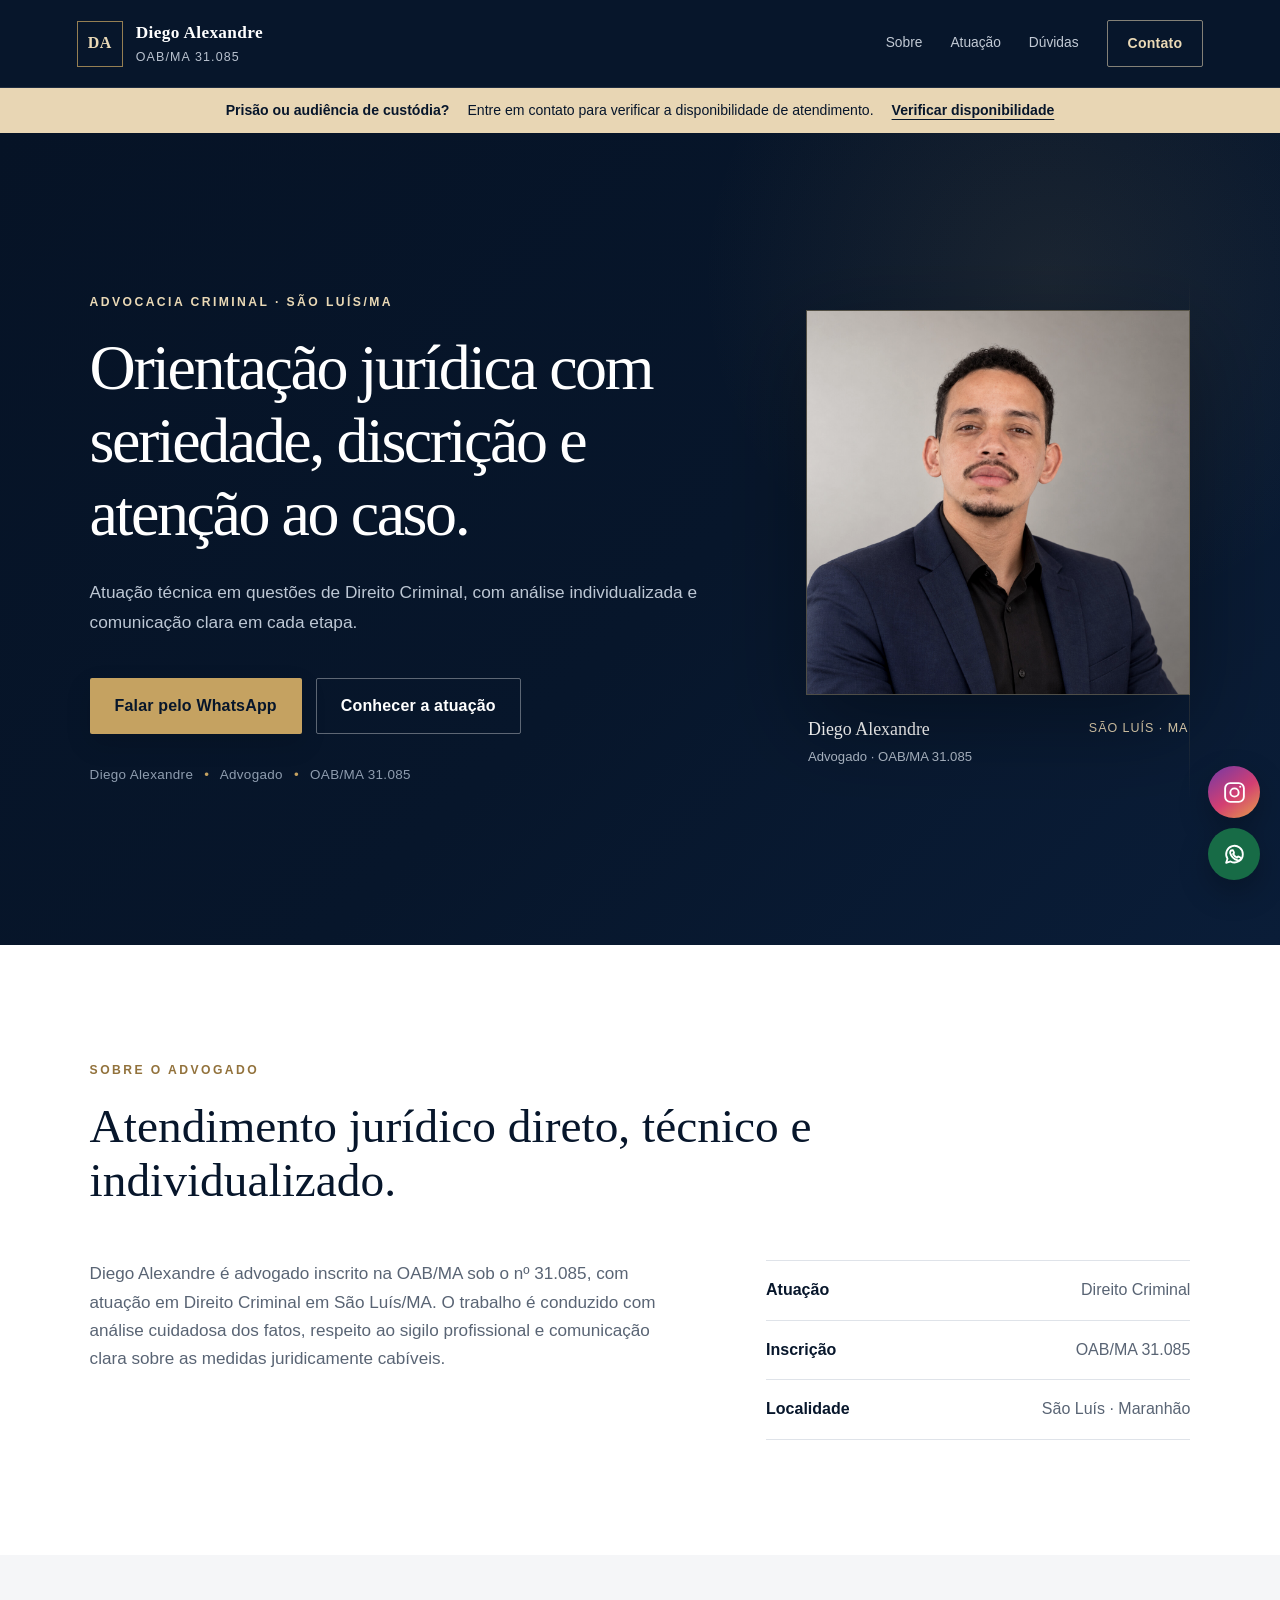
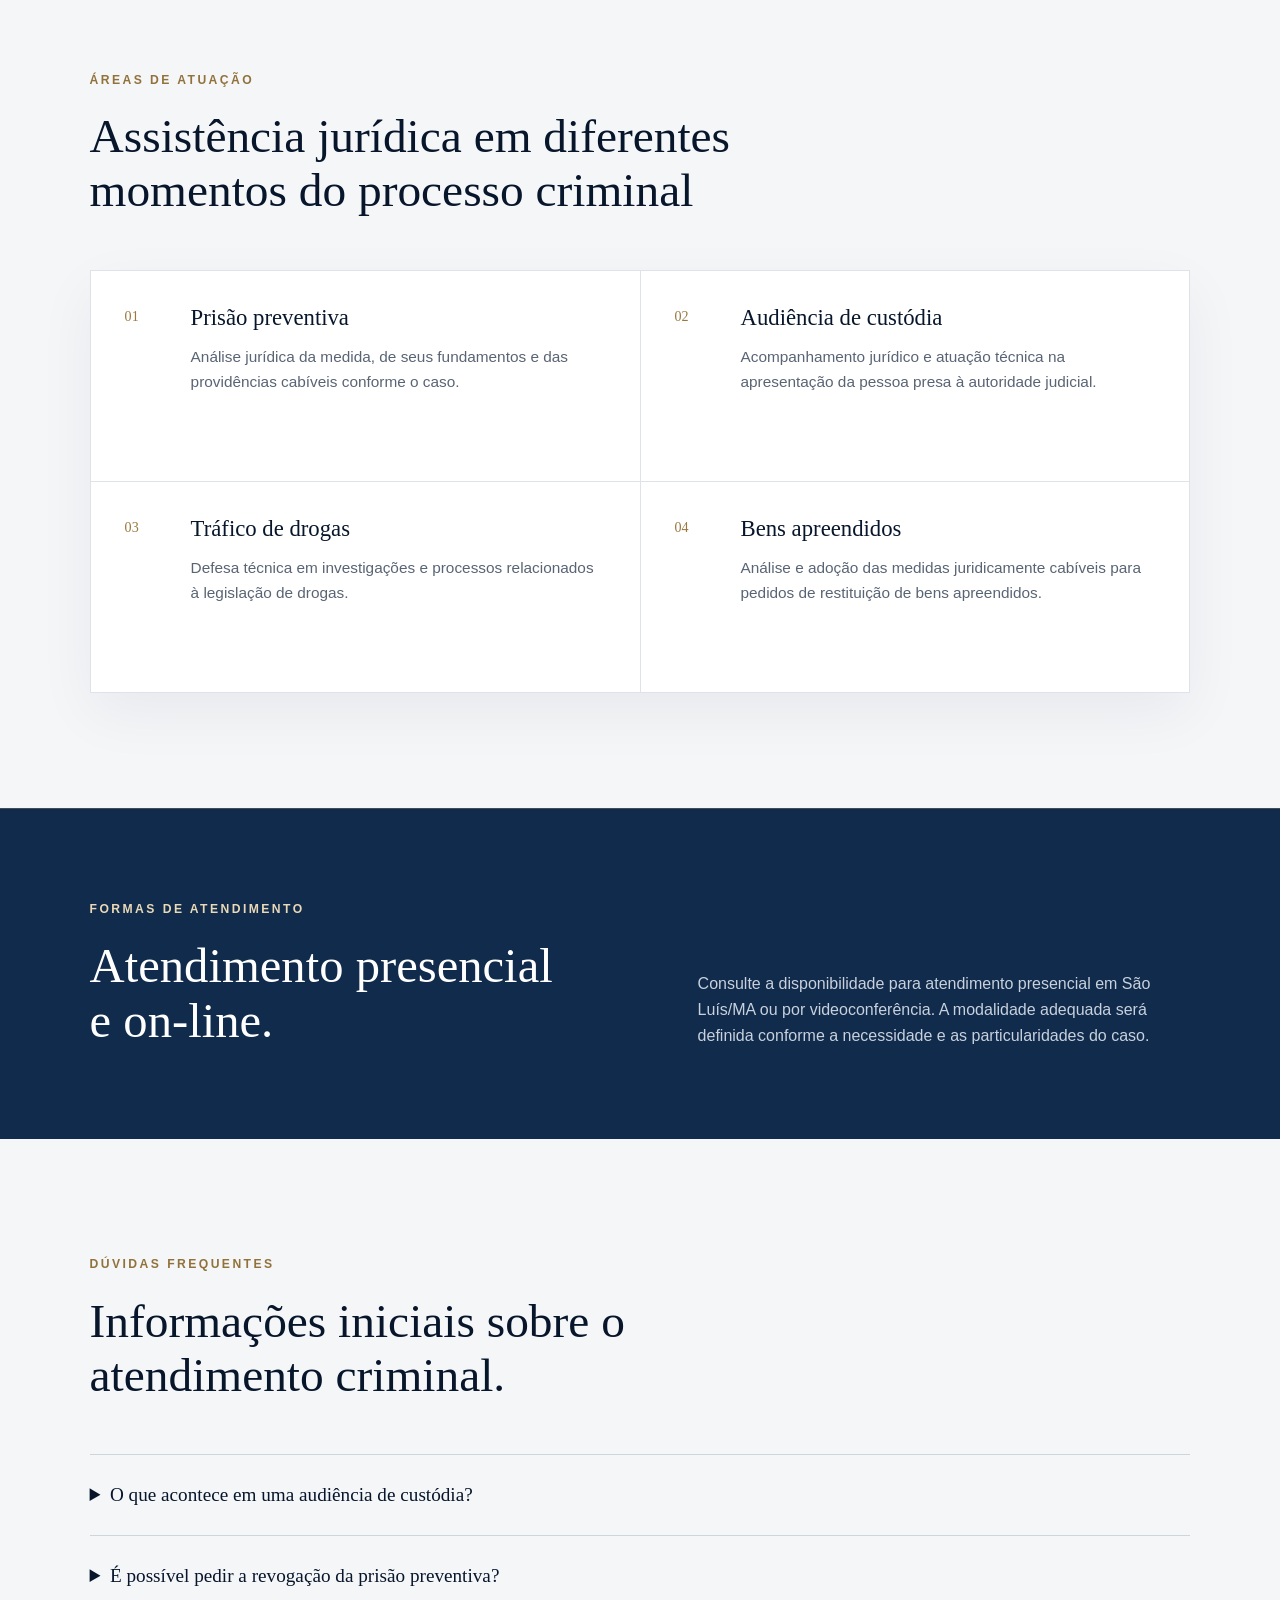
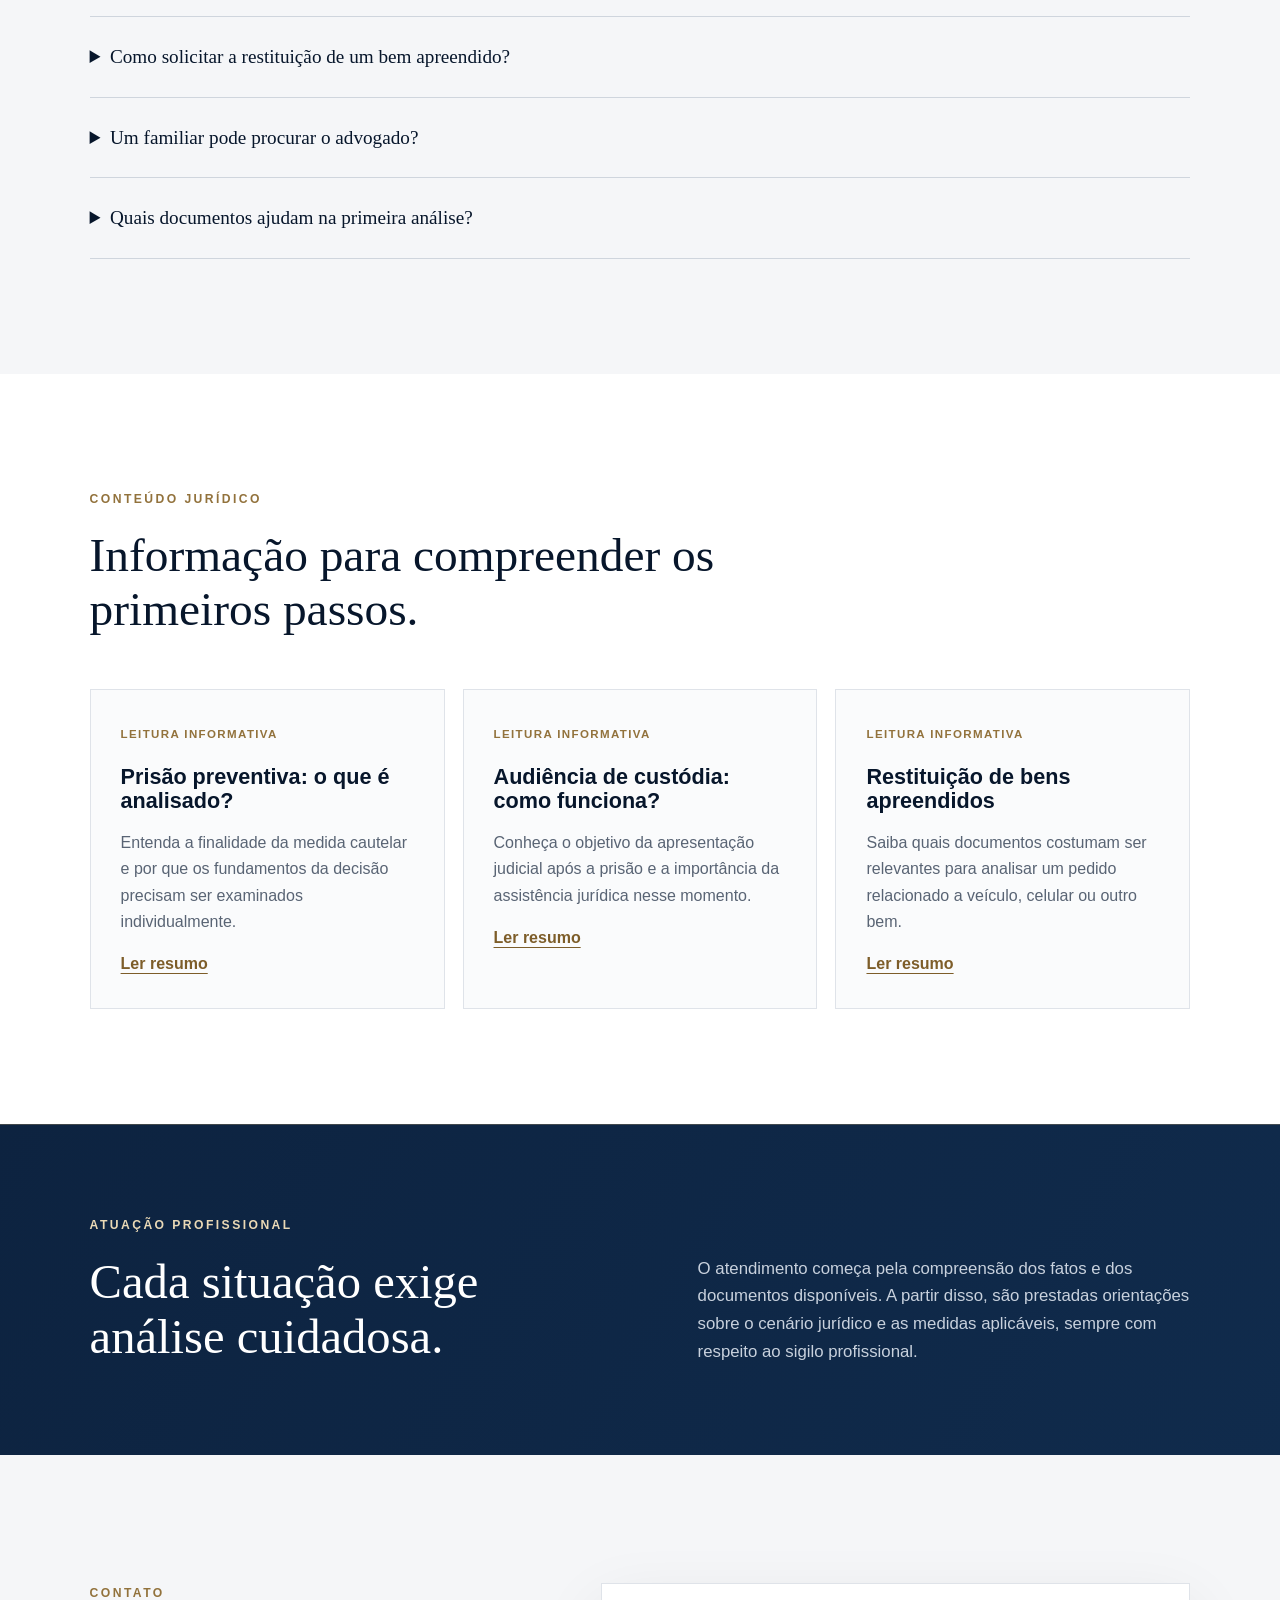
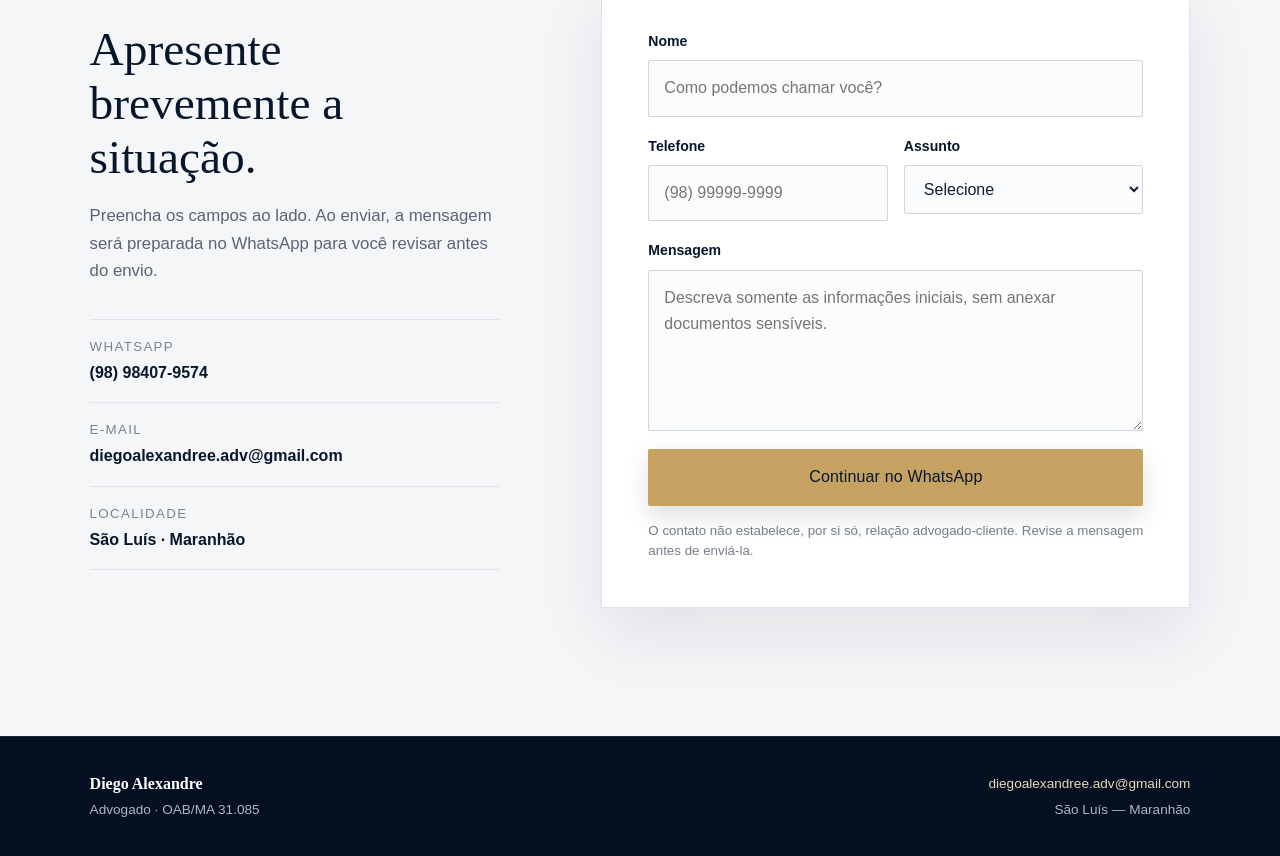
==== commit 6572a182: "Add files via upload" ====
--- a/index.html
+++ b/index.html
@@ -14,7 +14,7 @@
       <span class="monogram" aria-hidden="true">DA</span>
       <span><strong>Diego Alexandre</strong><small>OAB/MA 31.085</small></span>
     </a>
-    <a class="nav-contact" href="https://www.instagram.com/diegoalexandreadv/" target="_blank" rel="noopener noreferrer" aria-label="Instagram de Diego Alexandre">Instagram · @diegoalexandreadv</a>
+    <nav class="main-nav" aria-label="Navegação principal"><a href="#sobre">Sobre</a><a href="#atuacao">Atuação</a><a href="#duvidas">Dúvidas</a><a class="nav-contact" href="#contato">Contato</a></nav>
   </header>
 
   <aside class="urgent-strip" aria-label="Atendimento em situações urgentes">
@@ -95,11 +95,6 @@
       </div>
     </section>
 
-    <section class="instagram-section">
-      <p class="eyebrow light">Conteúdo nas redes sociais</p><h2>Acompanhe informações jurídicas no Instagram.</h2><p>Publicações de caráter informativo sobre Direito Criminal e temas relacionados à atuação profissional.</p>
-      <a class="button social-button" href="https://www.instagram.com/diegoalexandreadv/" target="_blank" rel="noopener noreferrer">Seguir @diegoalexandreadv</a>
-    </section>
-
     <section class="approach">
       <div>
         <p class="eyebrow light">Atuação profissional</p>
@@ -109,22 +104,22 @@
     </section>
 
     <section class="contact" id="contato">
-      <p class="eyebrow">Contato</p>
-      <h2>Solicite informações sobre o atendimento jurídico.</h2>
-      <p>Envie uma mensagem para apresentar brevemente a situação e verificar a disponibilidade de atendimento.</p>
-      <div class="contact-actions">
-        <a class="button primary" href="https://wa.me/5598984079574?text=Ol%C3%A1%2C%20Dr.%20Diego.%20Gostaria%20de%20solicitar%20informa%C3%A7%C3%B5es%20sobre%20atendimento%20jur%C3%ADdico." target="_blank" rel="noopener noreferrer">Entrar em contato pelo WhatsApp</a>
-        <a class="email-link" href="mailto:diegoalexandree.adv@gmail.com">diegoalexandree.adv@gmail.com</a>
-        <a class="instagram-link" href="https://www.instagram.com/diegoalexandreadv/" target="_blank" rel="noopener noreferrer" aria-label="Instagram de Diego Alexandre">Instagram · @diegoalexandreadv</a>
-      </div>
-      <small>O envio da mensagem não estabelece, por si só, relação advogado-cliente. Não compartilhe documentos ou informações sensíveis antes da confirmação do atendimento.</small>
+      <div class="contact-copy"><p class="eyebrow">Contato</p><h2>Apresente brevemente a situação.</h2><p>Preencha os campos ao lado. Ao enviar, a mensagem será preparada no WhatsApp para você revisar antes do envio.</p><div class="contact-data"><span><small>WhatsApp</small><strong>(98) 98407-9574</strong></span><span><small>E-mail</small><a href="mailto:diegoalexandree.adv@gmail.com">diegoalexandree.adv@gmail.com</a></span><span><small>Localidade</small><strong>São Luís · Maranhão</strong></span></div></div>
+      <form class="contact-form" id="contact-form">
+        <div class="field"><label for="nome">Nome</label><input id="nome" name="nome" type="text" autocomplete="name" required placeholder="Como podemos chamar você?"></div>
+        <div class="form-row"><div class="field"><label for="telefone">Telefone</label><input id="telefone" name="telefone" type="tel" autocomplete="tel" required placeholder="(98) 99999-9999"></div><div class="field"><label for="assunto">Assunto</label><select id="assunto" name="assunto" required><option value="">Selecione</option><option>Prisão preventiva</option><option>Audiência de custódia</option><option>Tráfico de drogas</option><option>Restituição de bem apreendido</option><option>Outro assunto</option></select></div></div>
+        <div class="field"><label for="mensagem">Mensagem</label><textarea id="mensagem" name="mensagem" rows="5" required placeholder="Descreva somente as informações iniciais, sem anexar documentos sensíveis."></textarea></div>
+        <button class="button primary" type="submit">Continuar no WhatsApp</button>
+        <small>O contato não estabelece, por si só, relação advogado-cliente. Revise a mensagem antes de enviá-la.</small>
+      </form>
     </section>
   </main>
 
   <footer>
     <div><strong>Diego Alexandre</strong><span>Advogado · OAB/MA 31.085</span></div>
-    <p><a href="mailto:diegoalexandree.adv@gmail.com">diegoalexandree.adv@gmail.com</a><a class="footer-instagram" href="https://www.instagram.com/diegoalexandreadv/" target="_blank" rel="noopener noreferrer">@diegoalexandreadv</a><span>São Luís — Maranhão</span></p>
+    <p><a href="mailto:diegoalexandree.adv@gmail.com">diegoalexandree.adv@gmail.com</a><span>São Luís — Maranhão</span></p>
   </footer>
-  <a class="whatsapp-float" href="https://wa.me/5598984079574?text=Ol%C3%A1%2C%20Dr.%20Diego.%20Gostaria%20de%20solicitar%20informa%C3%A7%C3%B5es%20sobre%20atendimento%20jur%C3%ADdico." target="_blank" rel="noopener noreferrer" aria-label="Falar com Diego Alexandre pelo WhatsApp"><span aria-hidden="true">WA</span><strong>WhatsApp</strong></a>
+  <div class="floating-socials" aria-label="Canais de contato"><a class="social-float instagram-float" href="https://www.instagram.com/diegoalexandreadv/" target="_blank" rel="noopener noreferrer" aria-label="Perfil de Diego Alexandre na rede social"><svg viewBox="0 0 24 24" aria-hidden="true"><rect x="3" y="3" width="18" height="18" rx="5"/><circle cx="12" cy="12" r="4"/><circle class="dot" cx="17.5" cy="6.5" r="1"/></svg></a><a class="social-float whatsapp-float" href="https://wa.me/5598984079574?text=Ol%C3%A1%2C%20Dr.%20Diego.%20Gostaria%20de%20solicitar%20informa%C3%A7%C3%B5es%20sobre%20atendimento%20jur%C3%ADdico." target="_blank" rel="noopener noreferrer" aria-label="Falar pelo WhatsApp"><svg viewBox="0 0 24 24" aria-hidden="true"><path d="M20 11.7a8 8 0 0 1-11.8 7L4 20l1.3-4A8 8 0 1 1 20 11.7Z"/><path d="M9 8.2c.2-.4.4-.4.7-.4h.5c.2 0 .4.1.5.4l.8 1.9c.1.3 0 .5-.2.7l-.6.7c.9 1.7 2.1 2.8 3.8 3.5l.6-.8c.2-.3.5-.3.8-.2l1.8.9c.3.1.4.3.4.6 0 .5-.3 1.4-.8 1.7-.6.4-1.4.6-2.1.4-3.2-.8-6.3-3.7-7.3-6.8-.3-.9.2-2 .6-2.6Z"/></svg></a></div>
+  <script src="script.js"></script>
 </body>
 </html>
--- a/styles.css
+++ b/styles.css
@@ -21,6 +21,9 @@
 .brand strong { font-family: Georgia, 'Times New Roman', serif; font-size: 1.08rem; letter-spacing: .02em; }
 .brand small { color: #b9c2cf; font-size: .78rem; letter-spacing: .09em; text-transform: uppercase; }
 .monogram { width: 46px; height: 46px; border: 1px solid rgba(197,162,97,.75); display: grid; place-items: center; color: var(--gold-light); font-family: Georgia, serif; font-weight: 700; letter-spacing: .03em; }
+.main-nav { display: flex; align-items: center; gap: 28px; }
+.main-nav > a:not(.nav-contact) { color: #c2cad5; font-size: .86rem; text-decoration: none; transition: color .2s ease; }
+.main-nav > a:not(.nav-contact):hover { color: var(--gold-light); }
 .nav-contact { padding: 11px 20px; border: 1px solid rgba(234,217,183,.55); border-radius: 2px; color: var(--gold-light); font-weight: 650; text-decoration: none; font-size: .88rem; letter-spacing: .015em; transition: .2s ease; }
 .nav-contact:hover, .nav-contact:focus-visible { background: var(--gold); color: var(--navy); }
 .urgent-strip { padding: 11px max(clamp(22px, 7vw, 108px), calc((100vw - 1320px) / 2)); display: flex; align-items: center; justify-content: center; gap: 10px 18px; flex-wrap: wrap; background: #e8d6b4; color: var(--navy); font-size: .88rem; text-align: center; }
@@ -75,7 +78,7 @@
 .approach h2 { margin: 0; max-width: 620px; font-size: clamp(2rem, 3.8vw, 3.4rem); }
 .approach > p { margin: 0; color: #c8d1dd; font-size: 1.05rem; }
 .service-mode { padding: clamp(64px, 7vw, 92px) max(clamp(22px, 7vw, 108px), calc((100vw - 1320px) / 2)); display: grid; grid-template-columns: 1fr 1fr; gap: clamp(40px, 9vw, 140px); align-items: end; background: #102b4c; color: var(--white); border-top: 1px solid rgba(197,162,97,.28); }
-.service-mode h2, .instagram-section h2 { margin: 0; font-family: Georgia, serif; font-size: clamp(2rem, 3.8vw, 3.3rem); font-weight: 500; }
+.service-mode h2 { margin: 0; font-family: Georgia, serif; font-size: clamp(2rem, 3.8vw, 3.3rem); font-weight: 500; }
 .service-mode > p { margin: 0; color: #c8d1dd; }
 .faq { background: var(--paper); }
 .faq-list { border-top: 1px solid #cfd5dd; }
@@ -88,19 +91,28 @@
 .article-grid h3 { margin: 18px 0 13px; color: var(--navy); font-size: 1.35rem; }
 .article-grid p { color: var(--muted); }
 .article-grid a { color: #7d5d29; font-weight: 700; text-underline-offset: 4px; }
-.instagram-section { padding: clamp(70px, 8vw, 110px) 22px; background: linear-gradient(120deg,#07162b,#102b4c); color: white; text-align: center; }
-.instagram-section > p:not(.eyebrow) { max-width: 600px; margin: 20px auto 28px; color: #c8d1dd; }
-.social-button { background: transparent; color: var(--gold-light); border-color: rgba(234,217,183,.55); }
-.whatsapp-float { position: fixed; right: 22px; bottom: 22px; z-index: 20; min-height: 52px; padding: 9px 18px 9px 10px; display: flex; align-items: center; gap: 9px; border-radius: 28px; background: #176b46; color: white; text-decoration: none; box-shadow: 0 12px 30px rgba(0,0,0,.28); }
-.whatsapp-float span { width: 34px; height: 34px; display: grid; place-items: center; border: 1px solid rgba(255,255,255,.55); border-radius: 50%; font-size: .72rem; font-weight: 800; }
-.whatsapp-float strong { font-size: .86rem; }
-
-.contact { max-width: 820px; margin: 0 auto; padding: clamp(82px, 10vw, 138px) 22px; text-align: center; }
-.contact > p:not(.eyebrow) { max-width: 620px; margin: 22px auto 30px; color: var(--muted); font-size: 1.05rem; }
-.contact-actions { display: flex; flex-direction: column; align-items: center; gap: 18px; }
-.email-link, .instagram-link { color: var(--navy-2); font-weight: 650; text-underline-offset: 5px; text-decoration-color: rgba(197,162,97,.75); }
-.email-link:hover, .instagram-link:hover { color: #8c6a31; }
-.contact small { display: block; max-width: 670px; margin: 24px auto 0; color: #747d8b; line-height: 1.5; }
+.contact { max-width: 1320px; margin: 0 auto; padding: clamp(82px, 10vw, 138px) max(clamp(22px, 7vw, 108px), calc((100vw - 1320px) / 2)); display: grid; grid-template-columns: .82fr 1.18fr; gap: clamp(45px, 8vw, 110px); align-items: start; }
+.contact-copy > p:not(.eyebrow) { color: var(--muted); font-size: 1.05rem; }
+.contact-data { margin-top: 34px; border-top: 1px solid var(--line); }
+.contact-data span { padding: 16px 0; display: block; border-bottom: 1px solid var(--line); }
+.contact-data small { display: block; margin-bottom: 2px; color: #7a8491; text-transform: uppercase; letter-spacing: .1em; }
+.contact-data strong, .contact-data a { color: var(--navy); font-weight: 650; text-decoration: none; }
+.contact-form { padding: clamp(26px,4vw,46px); background: white; border: 1px solid var(--line); box-shadow: 0 25px 65px rgba(7,22,43,.09); }
+.field { display: flex; flex-direction: column; gap: 7px; margin-bottom: 18px; }
+.form-row { display: grid; grid-template-columns: 1fr 1fr; gap: 16px; }
+.field label { color: var(--navy); font-size: .88rem; font-weight: 700; }
+.field input, .field select, .field textarea { width: 100%; padding: 14px 15px; border: 1px solid #cfd5dd; border-radius: 2px; background: #fbfcfd; color: var(--ink); font: inherit; outline: none; transition: border .2s, box-shadow .2s; }
+.field textarea { resize: vertical; min-height: 130px; }
+.field input:focus, .field select:focus, .field textarea:focus { border-color: #a27b3e; box-shadow: 0 0 0 3px rgba(197,162,97,.16); }
+.contact-form .button { width: 100%; cursor: pointer; font: inherit; }
+.contact-form > small { display: block; margin-top: 15px; color: #747d8b; line-height: 1.5; }
+.floating-socials { position: fixed; right: 20px; bottom: 20px; z-index: 20; display: grid; gap: 10px; }
+.social-float { width: 52px; height: 52px; display: grid; place-items: center; border-radius: 50%; color: white; box-shadow: 0 12px 30px rgba(0,0,0,.26); transition: transform .2s ease, box-shadow .2s ease; }
+.social-float:hover { transform: translateY(-3px); box-shadow: 0 16px 36px rgba(0,0,0,.32); }
+.social-float svg { width: 25px; height: 25px; fill: none; stroke: currentColor; stroke-width: 1.8; stroke-linecap: round; stroke-linejoin: round; }
+.social-float svg .dot { fill: currentColor; stroke: none; }
+.instagram-float { background: linear-gradient(145deg,#7139a6,#d33f72 55%,#e6a14a); }
+.whatsapp-float { background: #176b46; }
 
 footer { padding: 34px max(clamp(22px, 7vw, 108px), calc((100vw - 1320px) / 2)); display: flex; justify-content: space-between; gap: 24px; align-items: center; background: #041022; color: #acb6c4; border-top: 1px solid rgba(255,255,255,.08); }
 footer strong, footer span { display: block; }
@@ -108,13 +120,14 @@
 footer span, footer p { margin: 2px 0 0; font-size: .85rem; }
 footer p { text-align: right; }
 footer p a { color: var(--gold-light); text-decoration: none; }
-footer p .footer-instagram { margin-top: 3px; color: #c8d1dd; }
 footer p span { margin-top: 3px; }
 
 @media (max-width: 900px) {
   .hero { grid-template-columns: 1fr; }
   .hero { min-height: auto; }
   .hero-visual { max-width: 520px; justify-self: start; }
+  .main-nav > a:not(.nav-contact) { display: none; }
+  .contact { grid-template-columns: 1fr; }
 }
 
 @media (max-width: 620px) {
@@ -134,10 +147,10 @@
   .about, .faq, .articles { padding: 68px 20px; }
   .about-grid, .service-mode { grid-template-columns: 1fr; }
   .article-grid { grid-template-columns: 1fr; }
-  .whatsapp-float strong { display: none; }
-  .whatsapp-float { right: 15px; bottom: 15px; padding: 8px; }
   .contact { padding: 72px 20px; }
-  .contact .button { width: 100%; }
+  .form-row { grid-template-columns: 1fr; gap: 0; }
+  .floating-socials { right: 14px; bottom: 14px; }
+  .social-float { width: 48px; height: 48px; }
   footer { align-items: flex-start; flex-direction: column; padding: 28px 20px; }
   footer p { text-align: left; }
 }
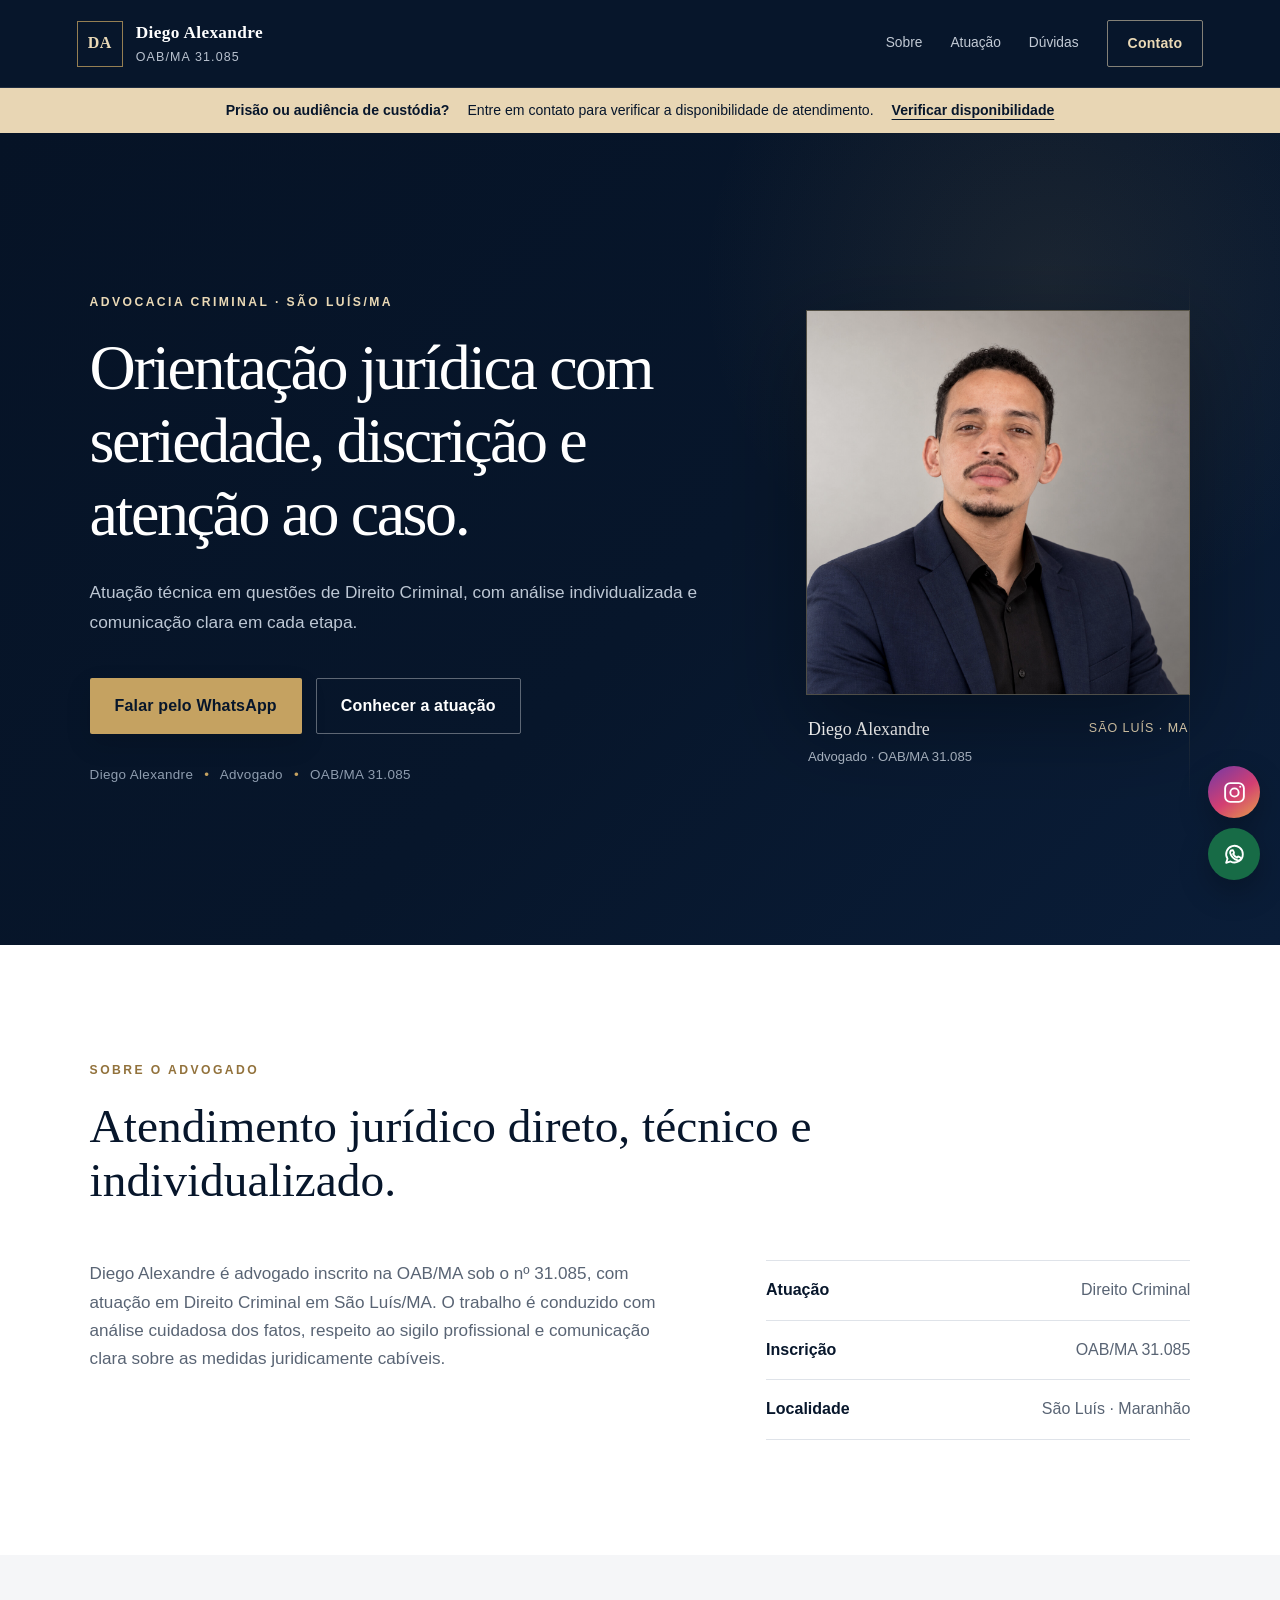
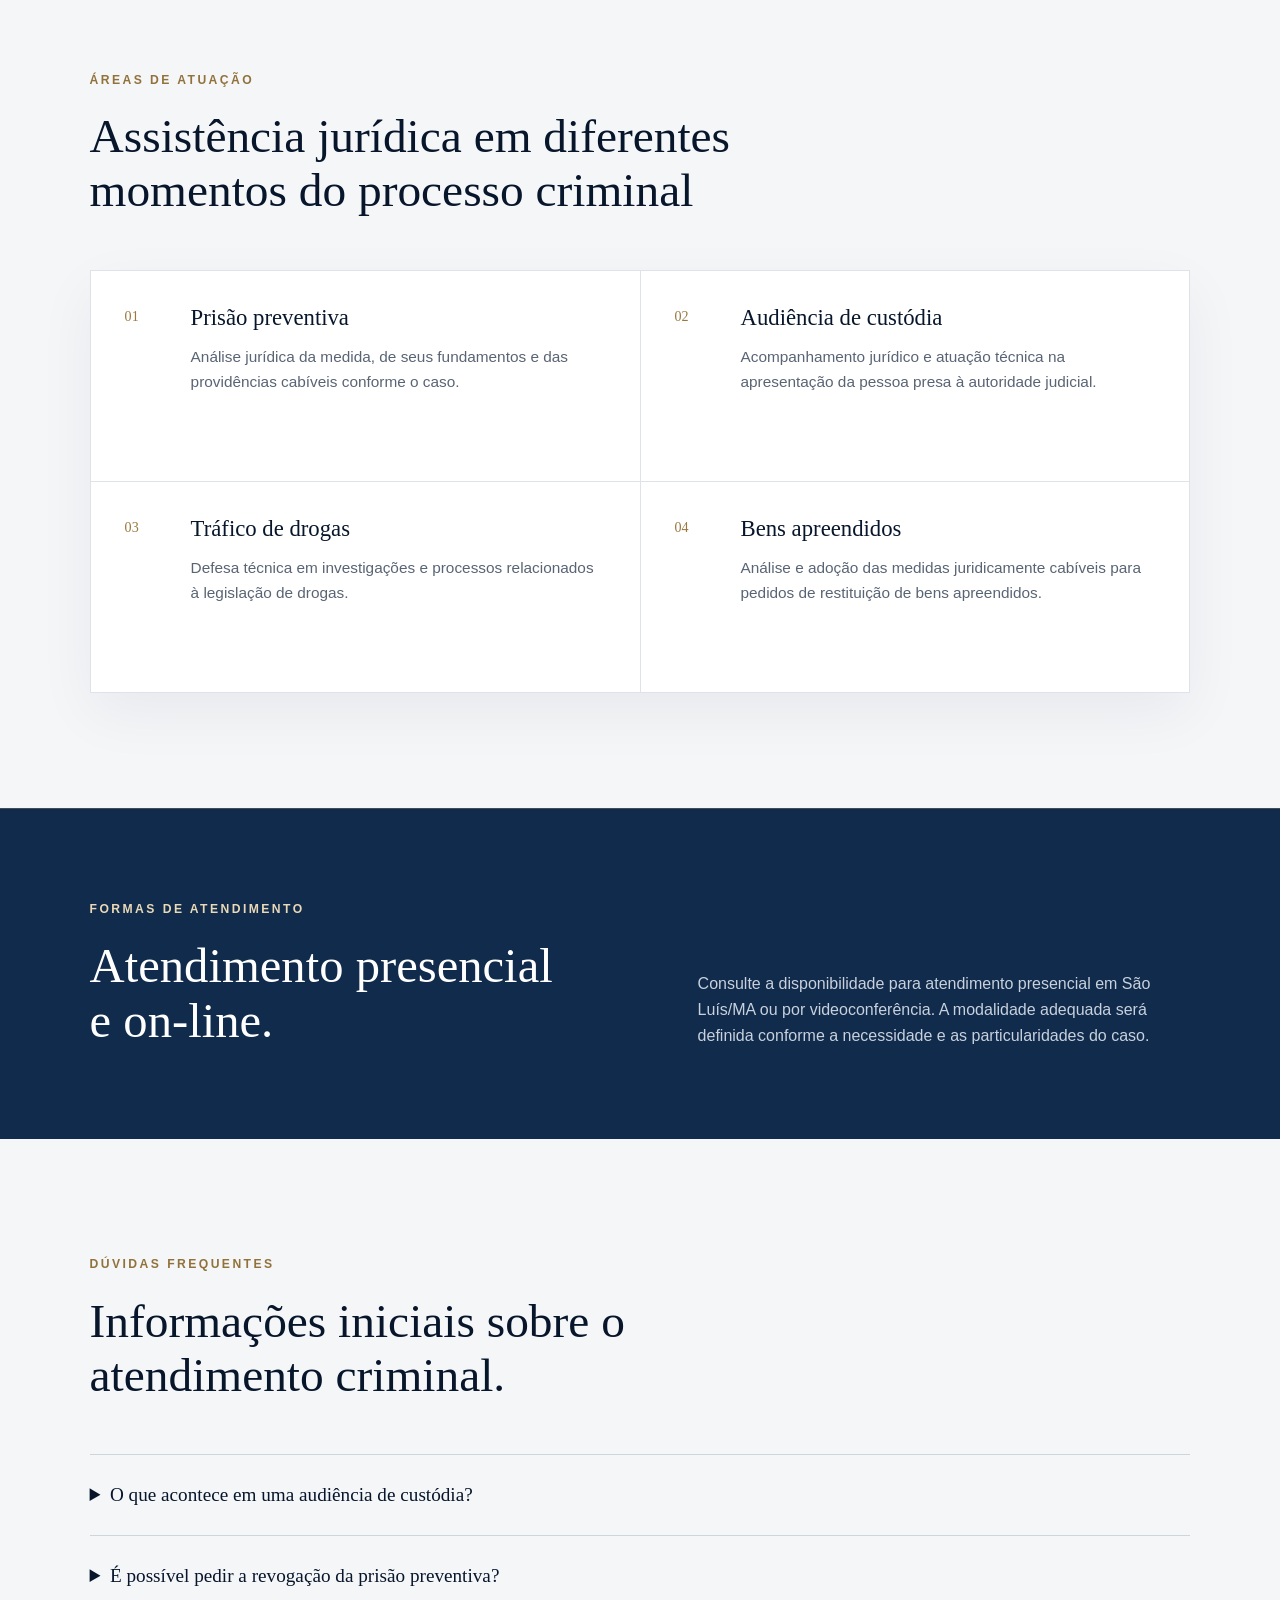
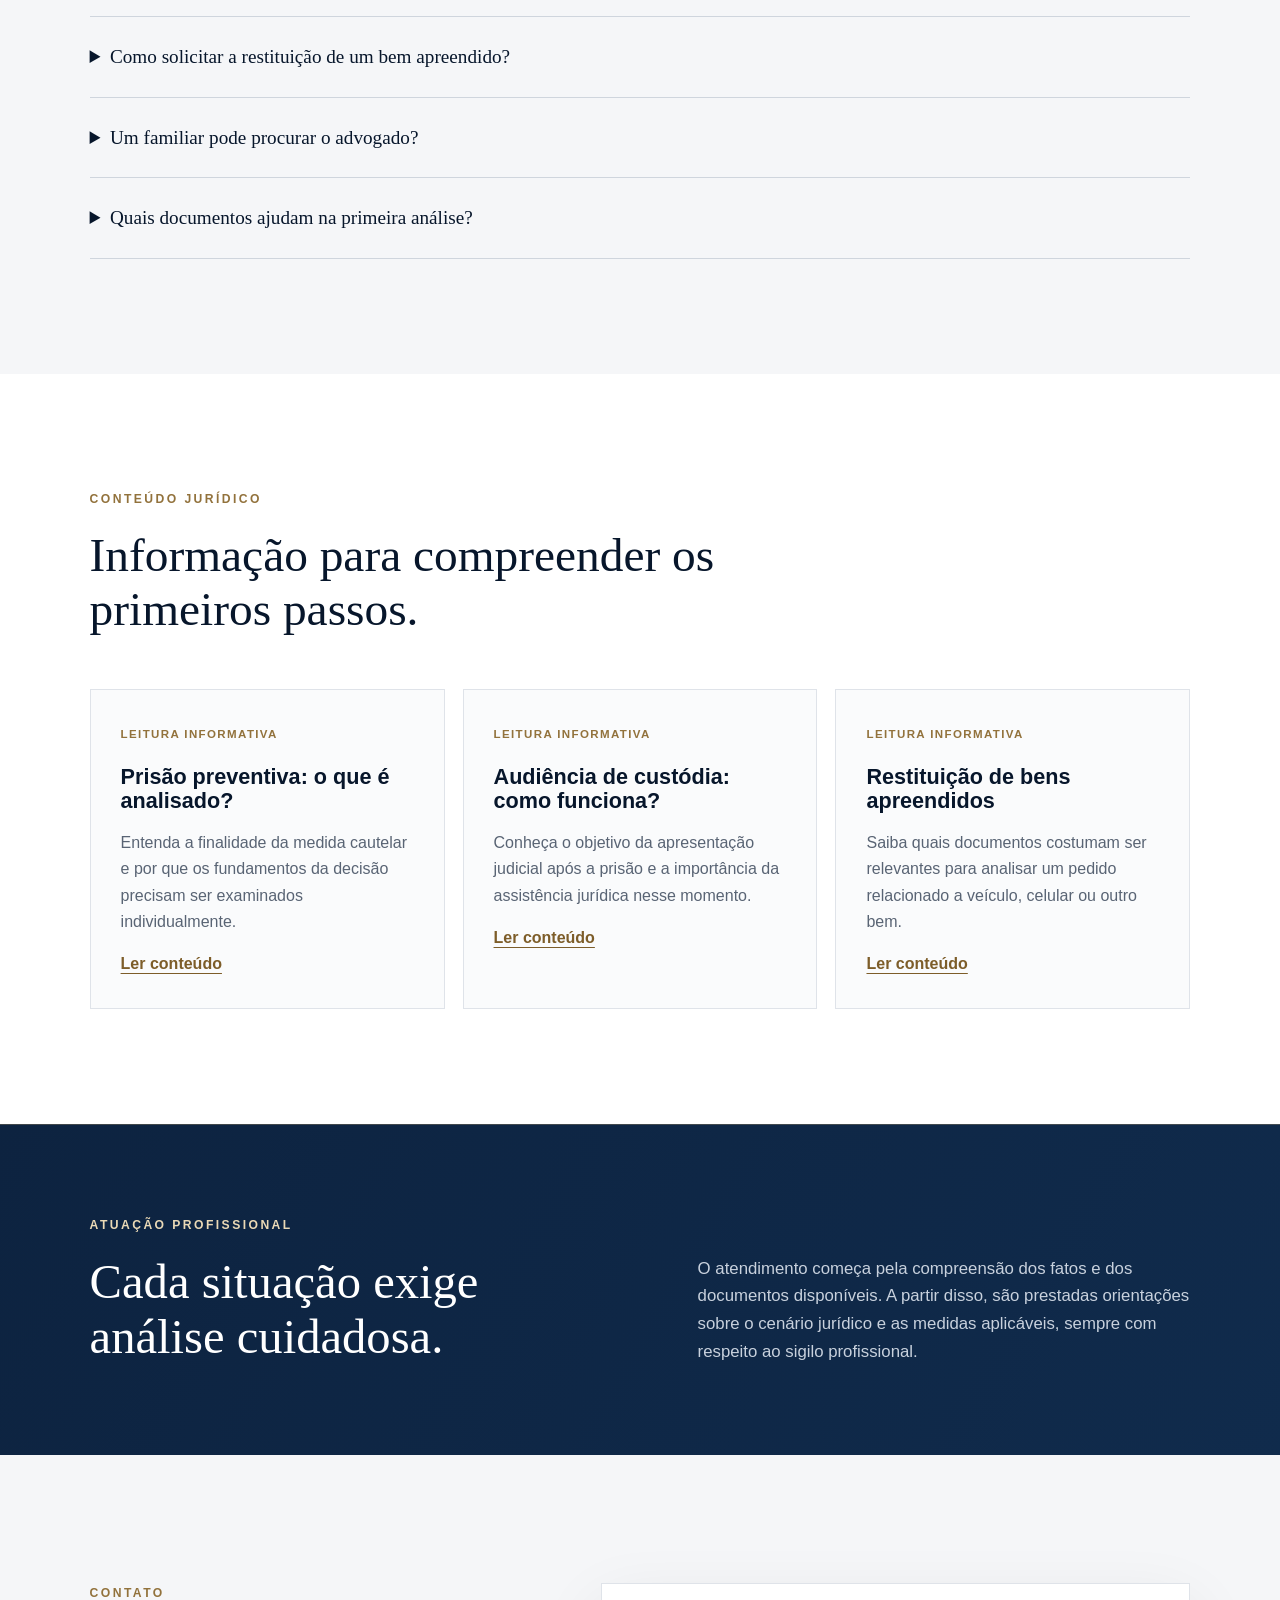
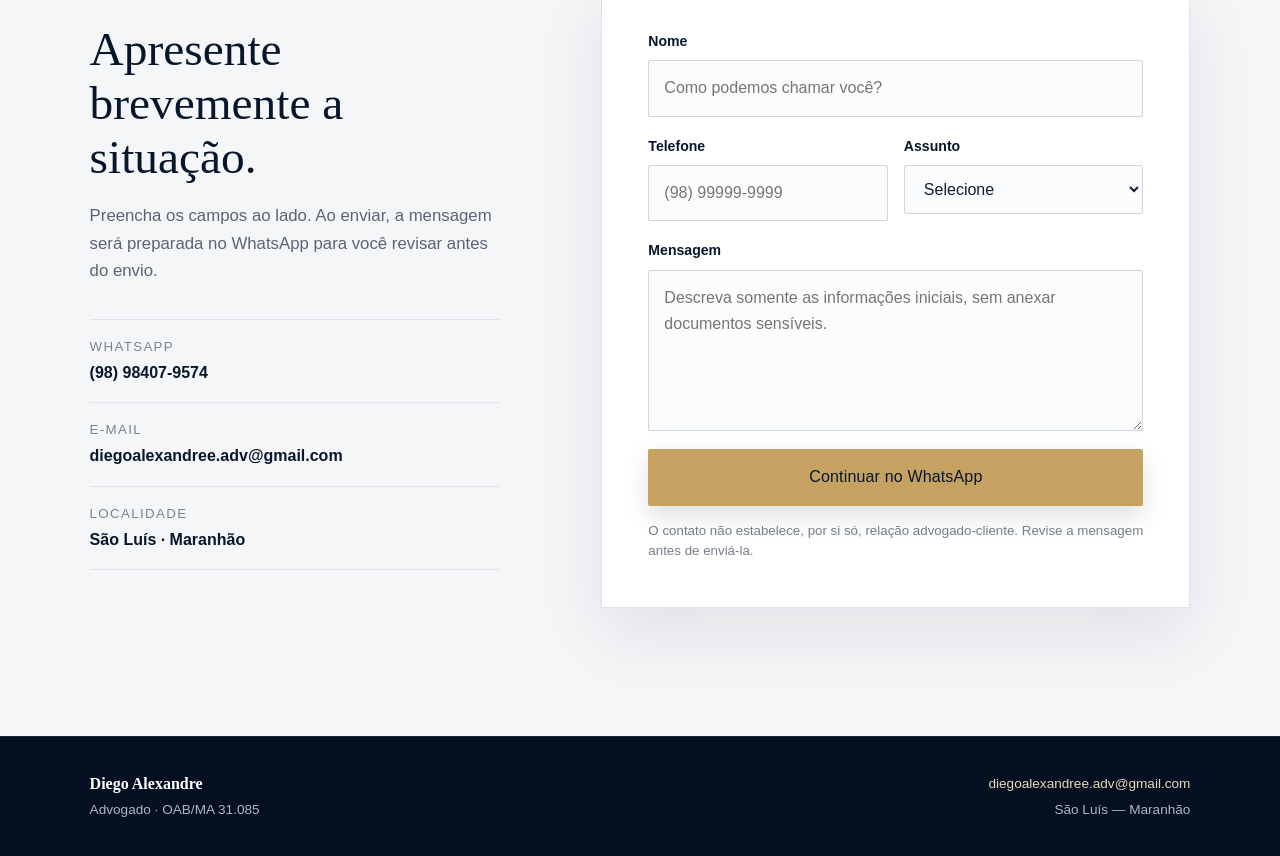
==== commit cdeb8ced: "Add files via upload" ====
--- a/index.html
+++ b/index.html
@@ -5,6 +5,7 @@
   <meta name="viewport" content="width=device-width, initial-scale=1">
   <meta name="description" content="Diego Alexandre, advogado OAB/MA 31.085. Atuação em Direito Criminal em São Luís/MA.">
   <meta name="theme-color" content="#09182f">
+  <link rel="canonical" href="https://diegoalexandreadv.github.io/advocacia-criminal/">
   <title>Diego Alexandre | Advocacia Criminal em São Luís</title>
   <link rel="stylesheet" href="styles.css">
 </head>
@@ -89,9 +90,9 @@
     <section class="articles" id="conteudos">
       <div class="section-heading"><p class="eyebrow">Conteúdo jurídico</p><h2>Informação para compreender os primeiros passos.</h2></div>
       <div class="article-grid">
-        <article><span>Leitura informativa</span><h3>Prisão preventiva: o que é analisado?</h3><p>Entenda a finalidade da medida cautelar e por que os fundamentos da decisão precisam ser examinados individualmente.</p><a href="#duvidas">Ler resumo</a></article>
-        <article><span>Leitura informativa</span><h3>Audiência de custódia: como funciona?</h3><p>Conheça o objetivo da apresentação judicial após a prisão e a importância da assistência jurídica nesse momento.</p><a href="#duvidas">Ler resumo</a></article>
-        <article><span>Leitura informativa</span><h3>Restituição de bens apreendidos</h3><p>Saiba quais documentos costumam ser relevantes para analisar um pedido relacionado a veículo, celular ou outro bem.</p><a href="#duvidas">Ler resumo</a></article>
+        <article><span>Leitura informativa</span><h3>Prisão preventiva: o que é analisado?</h3><p>Entenda a finalidade da medida cautelar e por que os fundamentos da decisão precisam ser examinados individualmente.</p><a href="prisao-preventiva.html">Ler conteúdo</a></article>
+        <article><span>Leitura informativa</span><h3>Audiência de custódia: como funciona?</h3><p>Conheça o objetivo da apresentação judicial após a prisão e a importância da assistência jurídica nesse momento.</p><a href="audiencia-de-custodia.html">Ler conteúdo</a></article>
+        <article><span>Leitura informativa</span><h3>Restituição de bens apreendidos</h3><p>Saiba quais documentos costumam ser relevantes para analisar um pedido relacionado a veículo, celular ou outro bem.</p><a href="restituicao-de-bens.html">Ler conteúdo</a></article>
       </div>
     </section>
 
--- a/styles.css
+++ b/styles.css
@@ -122,6 +122,21 @@
 footer p a { color: var(--gold-light); text-decoration: none; }
 footer p span { margin-top: 3px; }
 
+/* Páginas de conteúdo jurídico */
+.legal-article { padding: clamp(70px,8vw,110px) max(clamp(22px,7vw,108px),calc((100vw - 1180px)/2)); background: var(--paper); }
+.back-link { display: inline-block; margin-bottom: 46px; color: #705426; font-weight: 700; text-decoration: none; }
+.legal-article > h1 { max-width: 900px; margin-bottom: 25px; color: var(--navy); font-size: clamp(2.7rem,6vw,5rem); }
+.article-lead { max-width: 850px; margin: 0 0 60px; color: var(--muted); font-size: clamp(1.1rem,2vw,1.35rem); }
+.article-body { max-width: 850px; padding: clamp(28px,5vw,58px); background: white; border: 1px solid var(--line); box-shadow: 0 22px 60px rgba(7,22,43,.07); }
+.article-body h2 { margin: 42px 0 14px; color: var(--navy); font-size: clamp(1.55rem,3vw,2.15rem); }
+.article-body h2:first-child { margin-top: 0; }
+.article-body p, .article-body li { color: var(--muted); }
+.article-body li + li { margin-top: 8px; }
+.legal-note { margin-top: 40px; padding: 18px 20px; border-left: 3px solid var(--gold); background: #f6f1e7; color: #5d564b; font-size: .92rem; }
+.article-cta { max-width: 850px; margin-top: 26px; padding: clamp(28px,5vw,52px); background: linear-gradient(120deg,var(--navy),#102b4c); color: white; }
+.article-cta h2 { margin-bottom: 12px; font-family: Georgia,serif; font-size: clamp(1.7rem,3vw,2.5rem); font-weight: 500; }
+.article-cta p { margin: 0 0 25px; color: #c8d1dd; }
+
 @media (max-width: 900px) {
   .hero { grid-template-columns: 1fr; }
   .hero { min-height: auto; }
@@ -151,6 +166,9 @@
   .form-row { grid-template-columns: 1fr; gap: 0; }
   .floating-socials { right: 14px; bottom: 14px; }
   .social-float { width: 48px; height: 48px; }
+  .legal-article { padding: 58px 20px; }
+  .back-link { margin-bottom: 34px; }
+  .article-body, .article-cta { padding: 25px 21px; }
   footer { align-items: flex-start; flex-direction: column; padding: 28px 20px; }
   footer p { text-align: left; }
 }
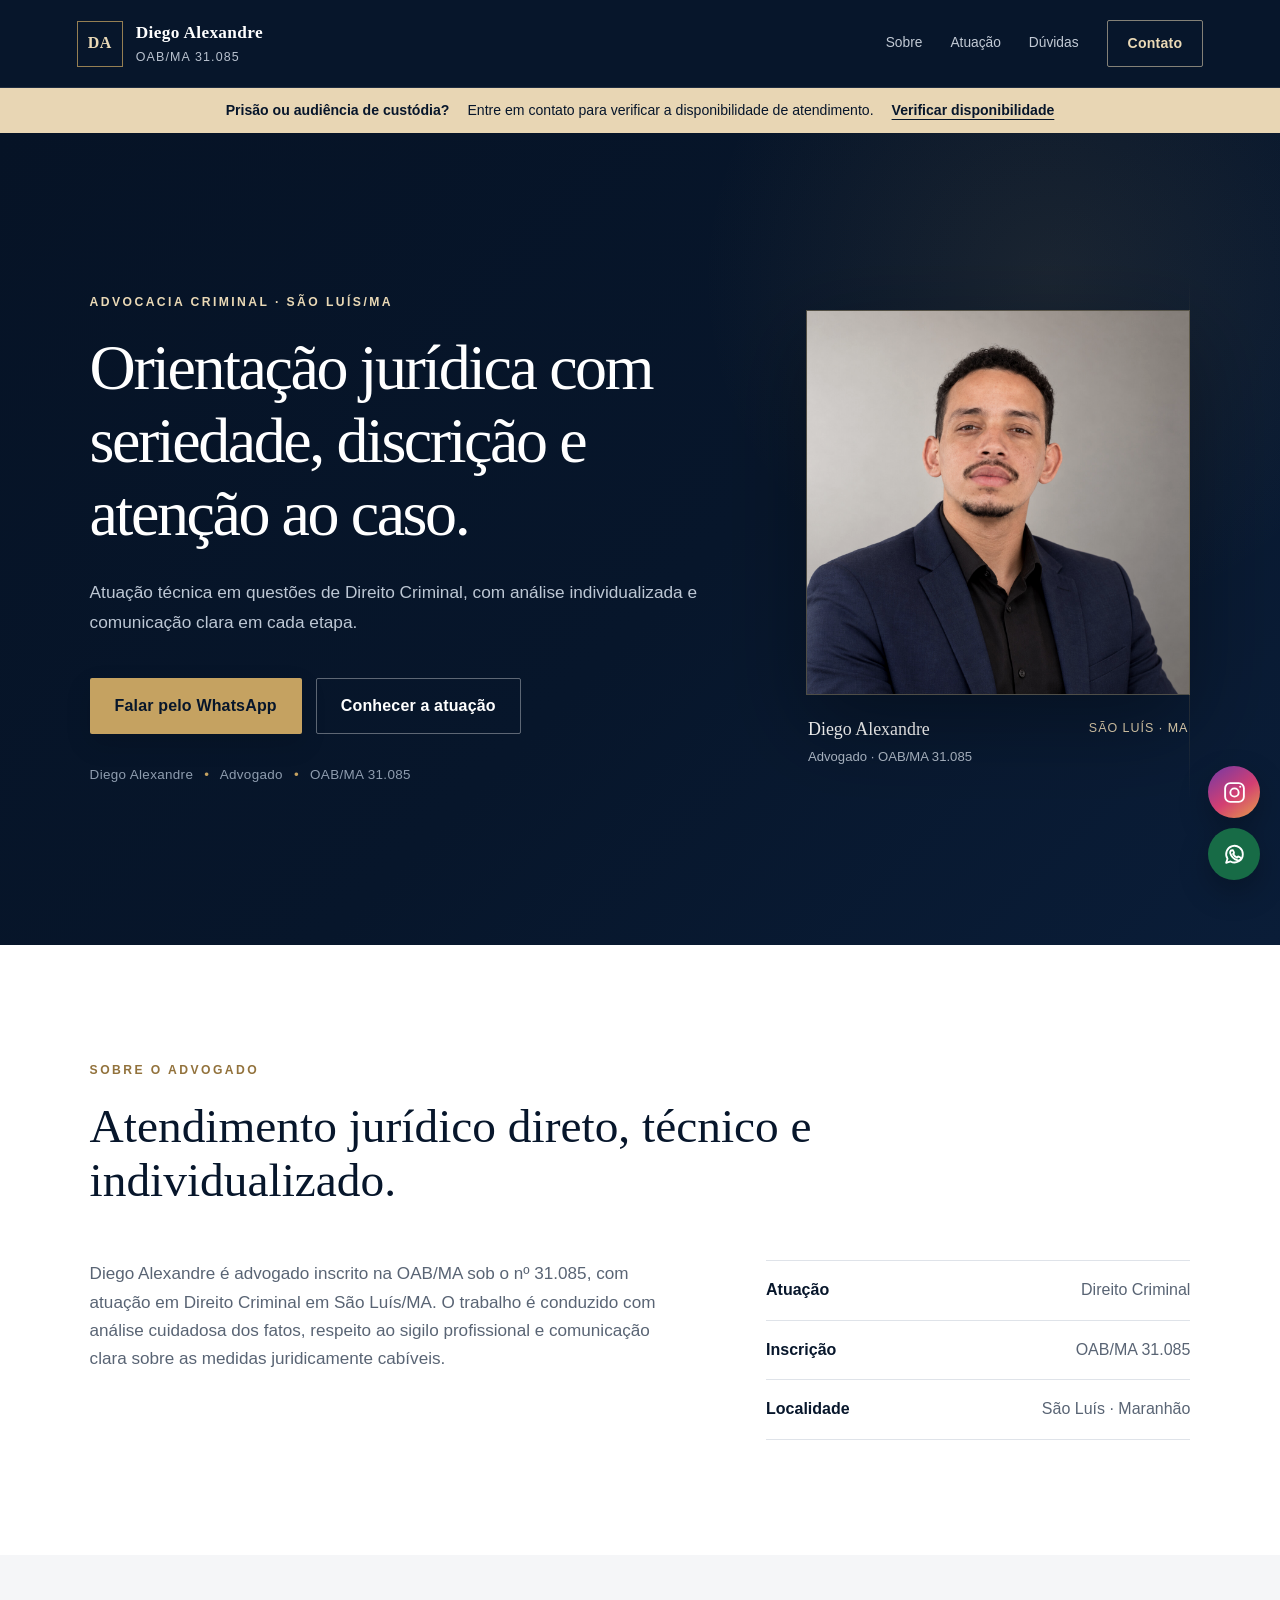
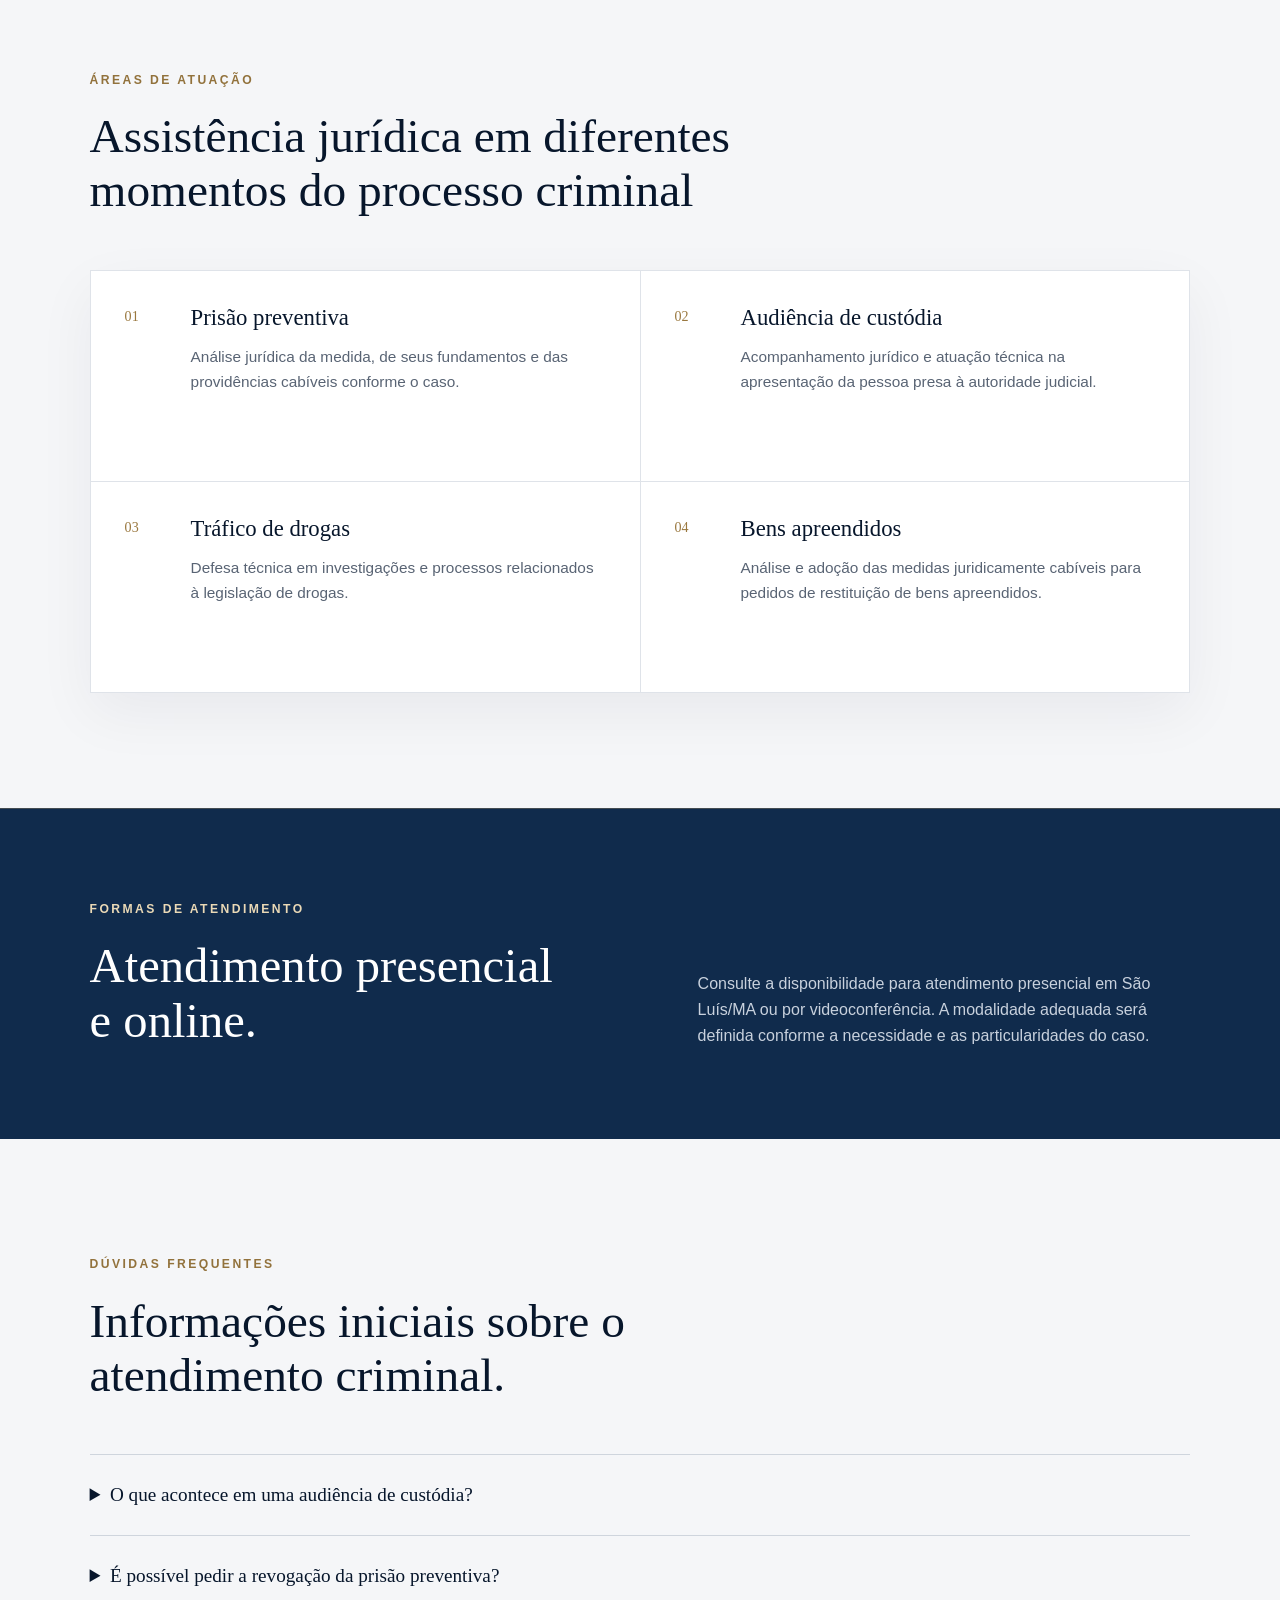
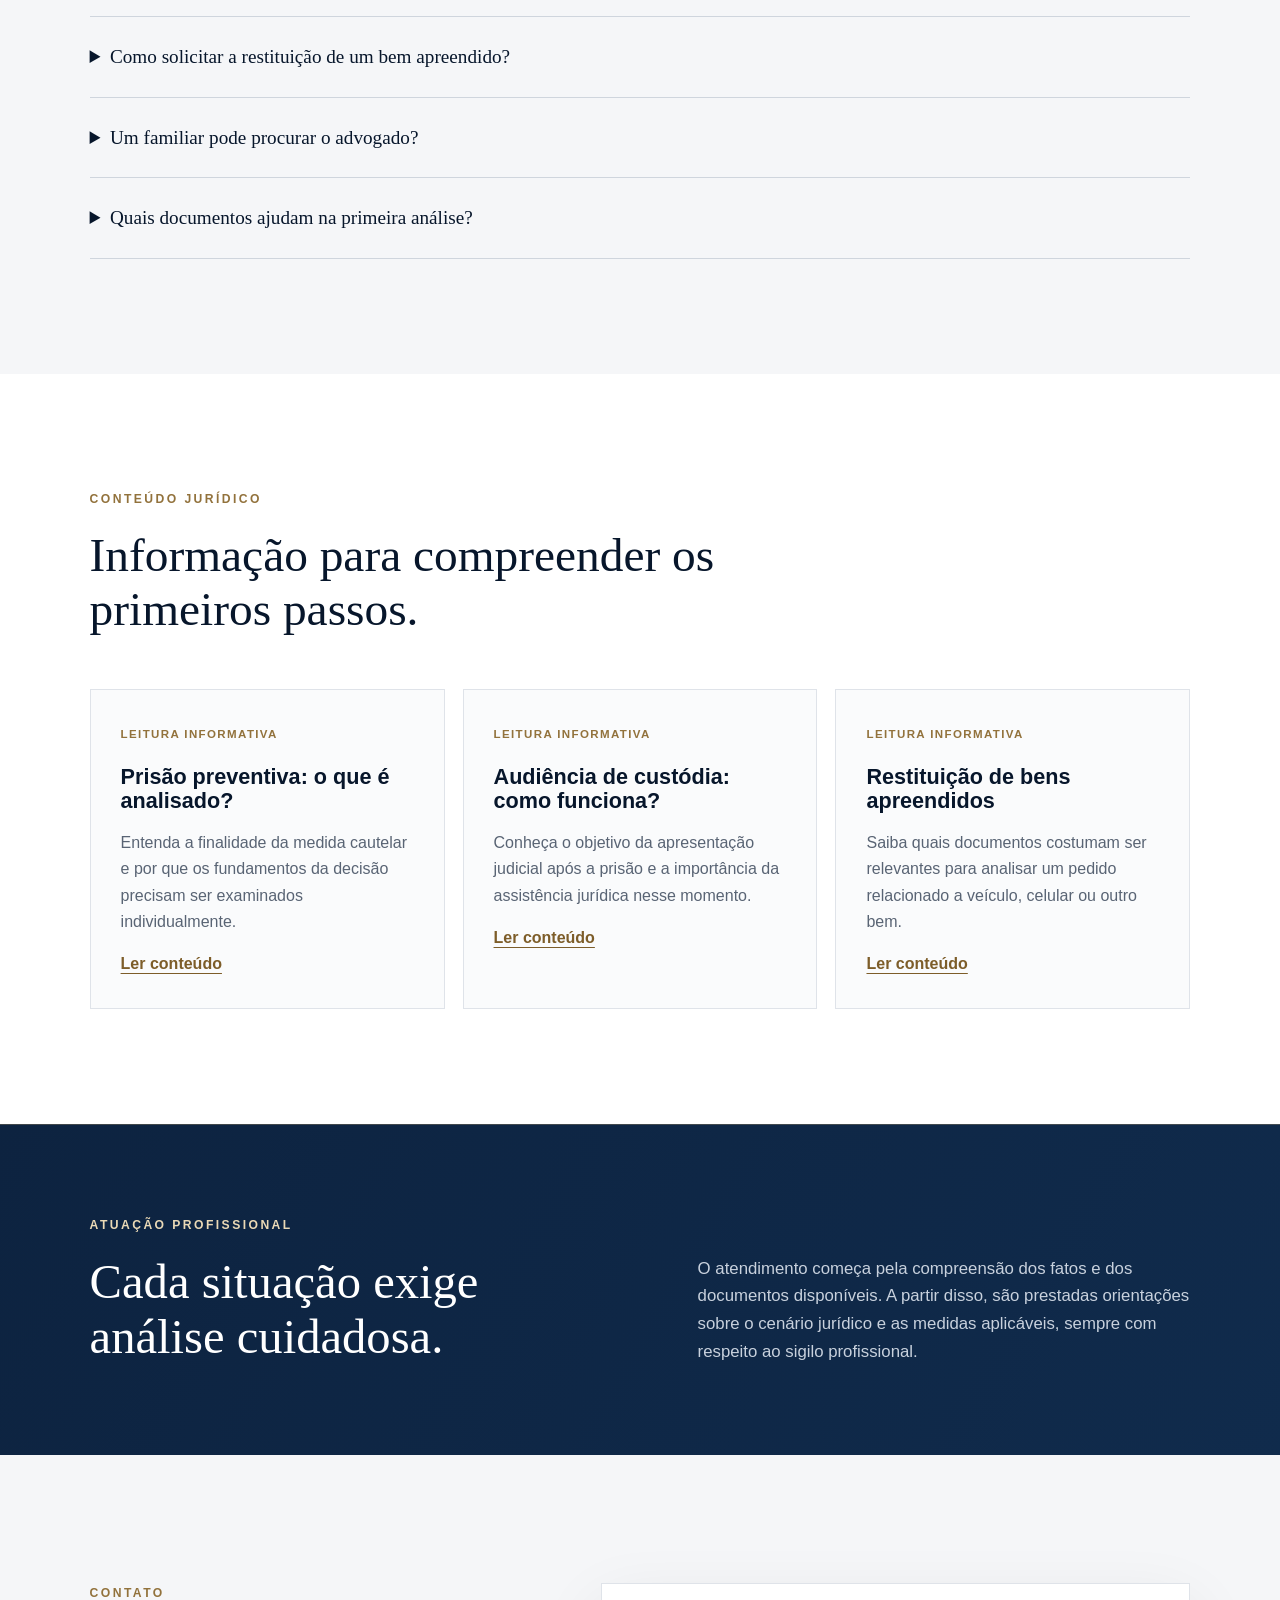
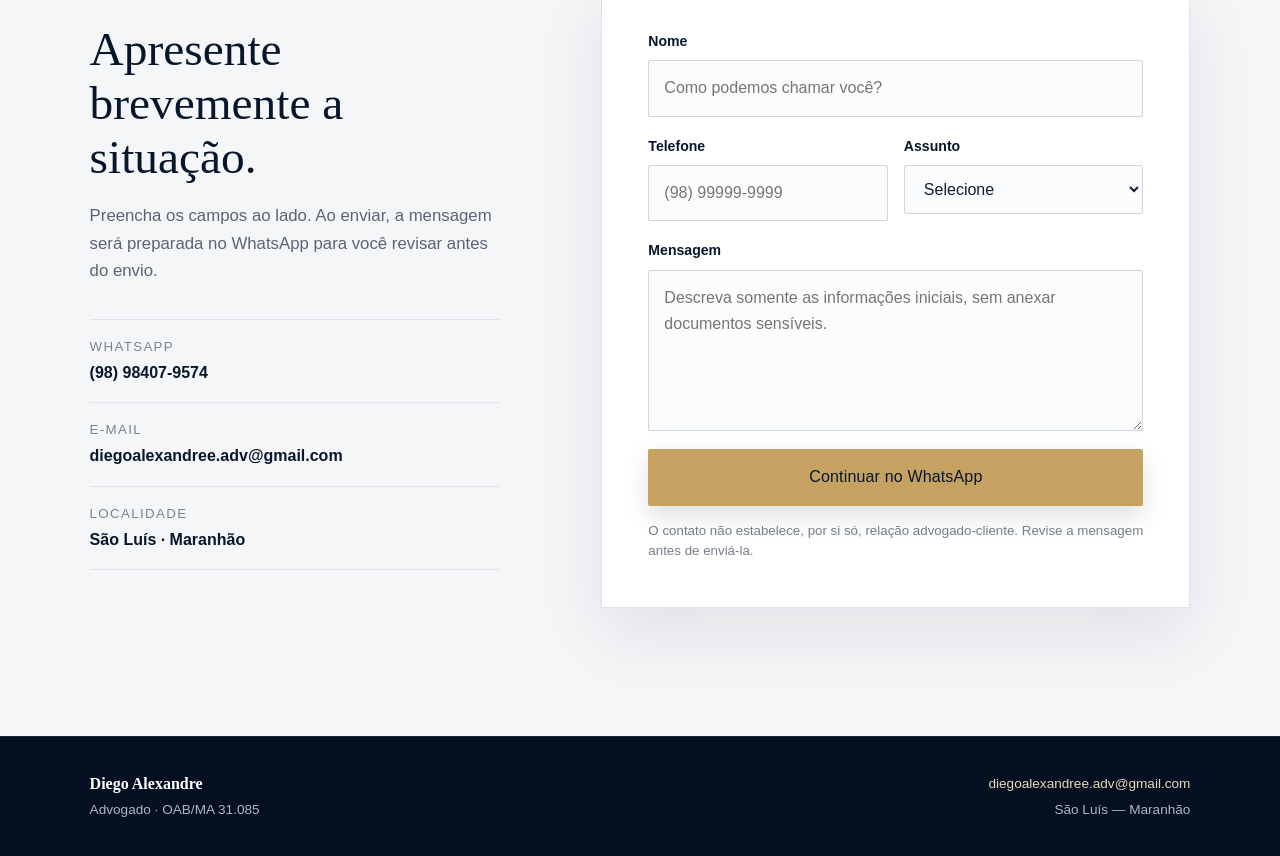
==== commit 2ad1cc66: "index.html" ====
--- a/index.html
+++ b/index.html
@@ -72,7 +72,7 @@
     </section>
 
     <section class="service-mode">
-      <div><p class="eyebrow light">Formas de atendimento</p><h2>Atendimento presencial e on-line.</h2></div>
+      <div><p class="eyebrow light">Formas de atendimento</p><h2>Atendimento presencial e online.</h2></div>
       <p>Consulte a disponibilidade para atendimento presencial em São Luís/MA ou por videoconferência. A modalidade adequada será definida conforme a necessidade e as particularidades do caso.</p>
     </section>
 
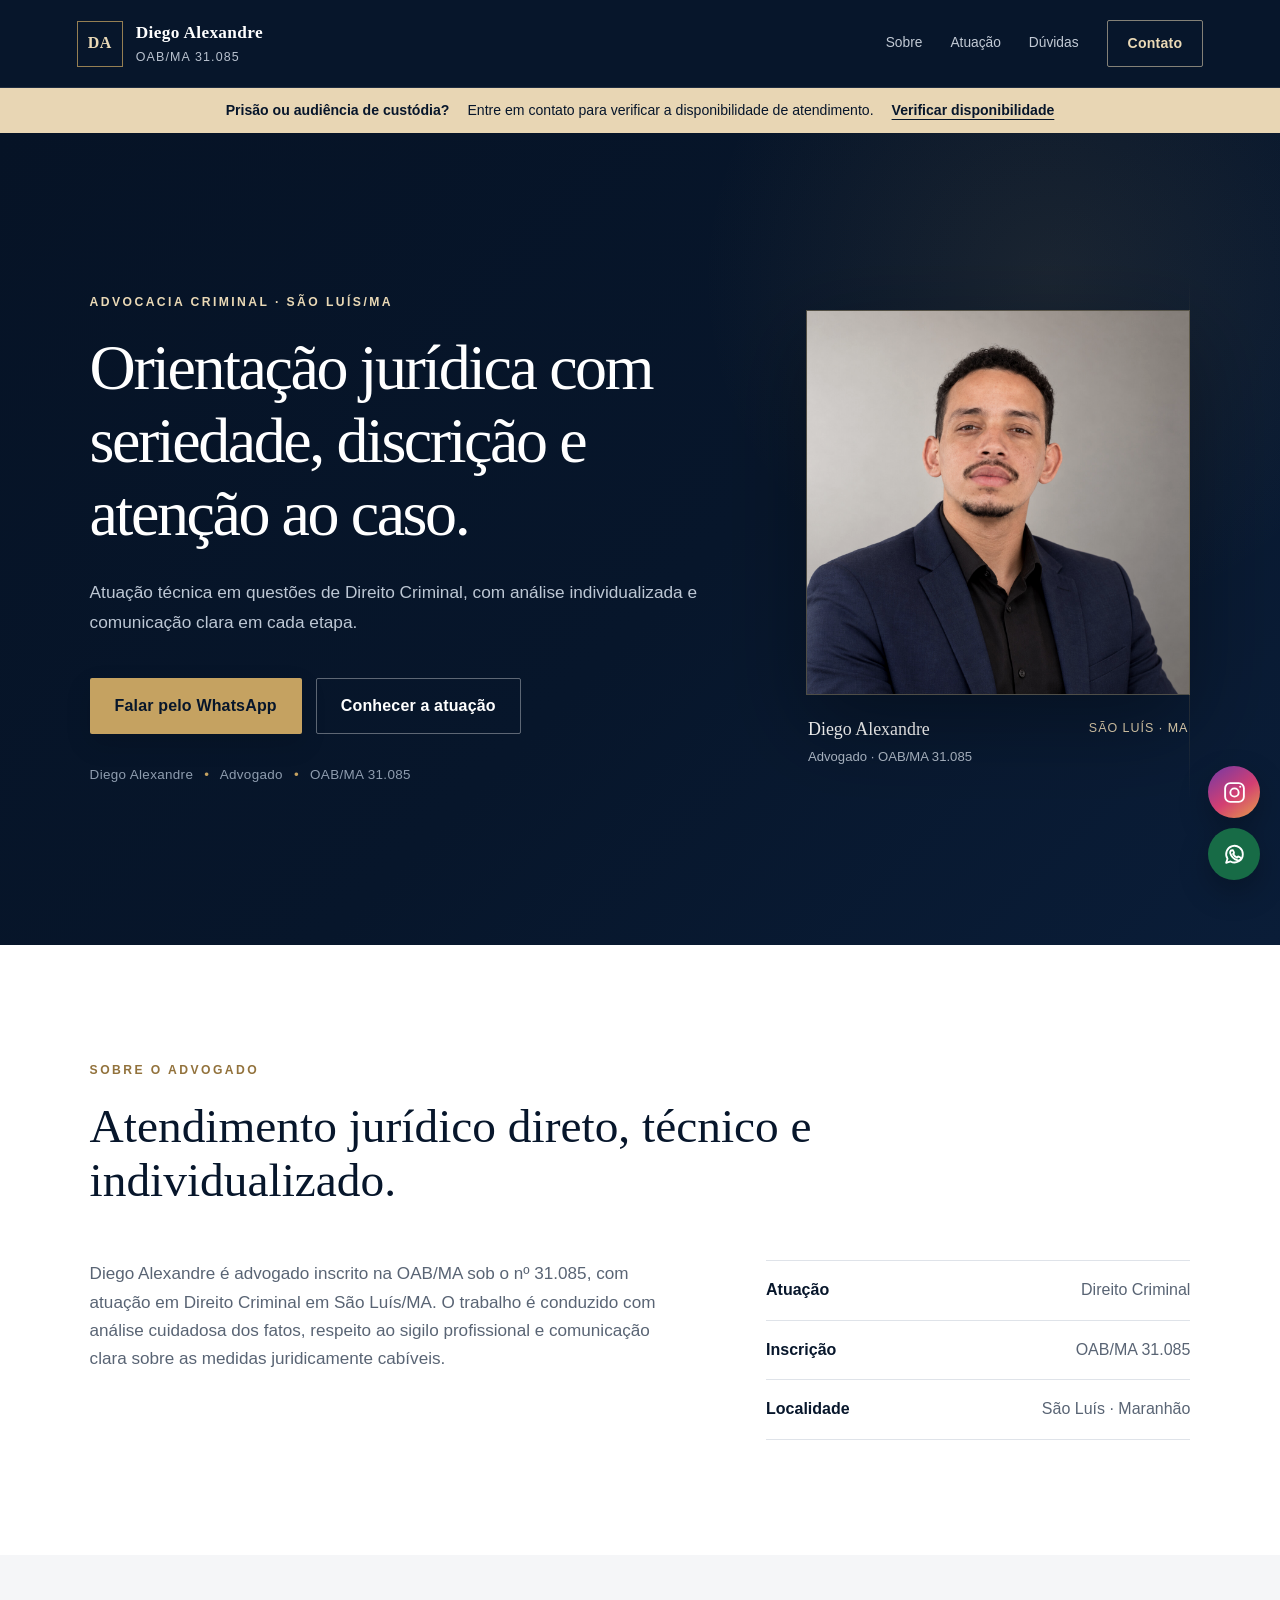
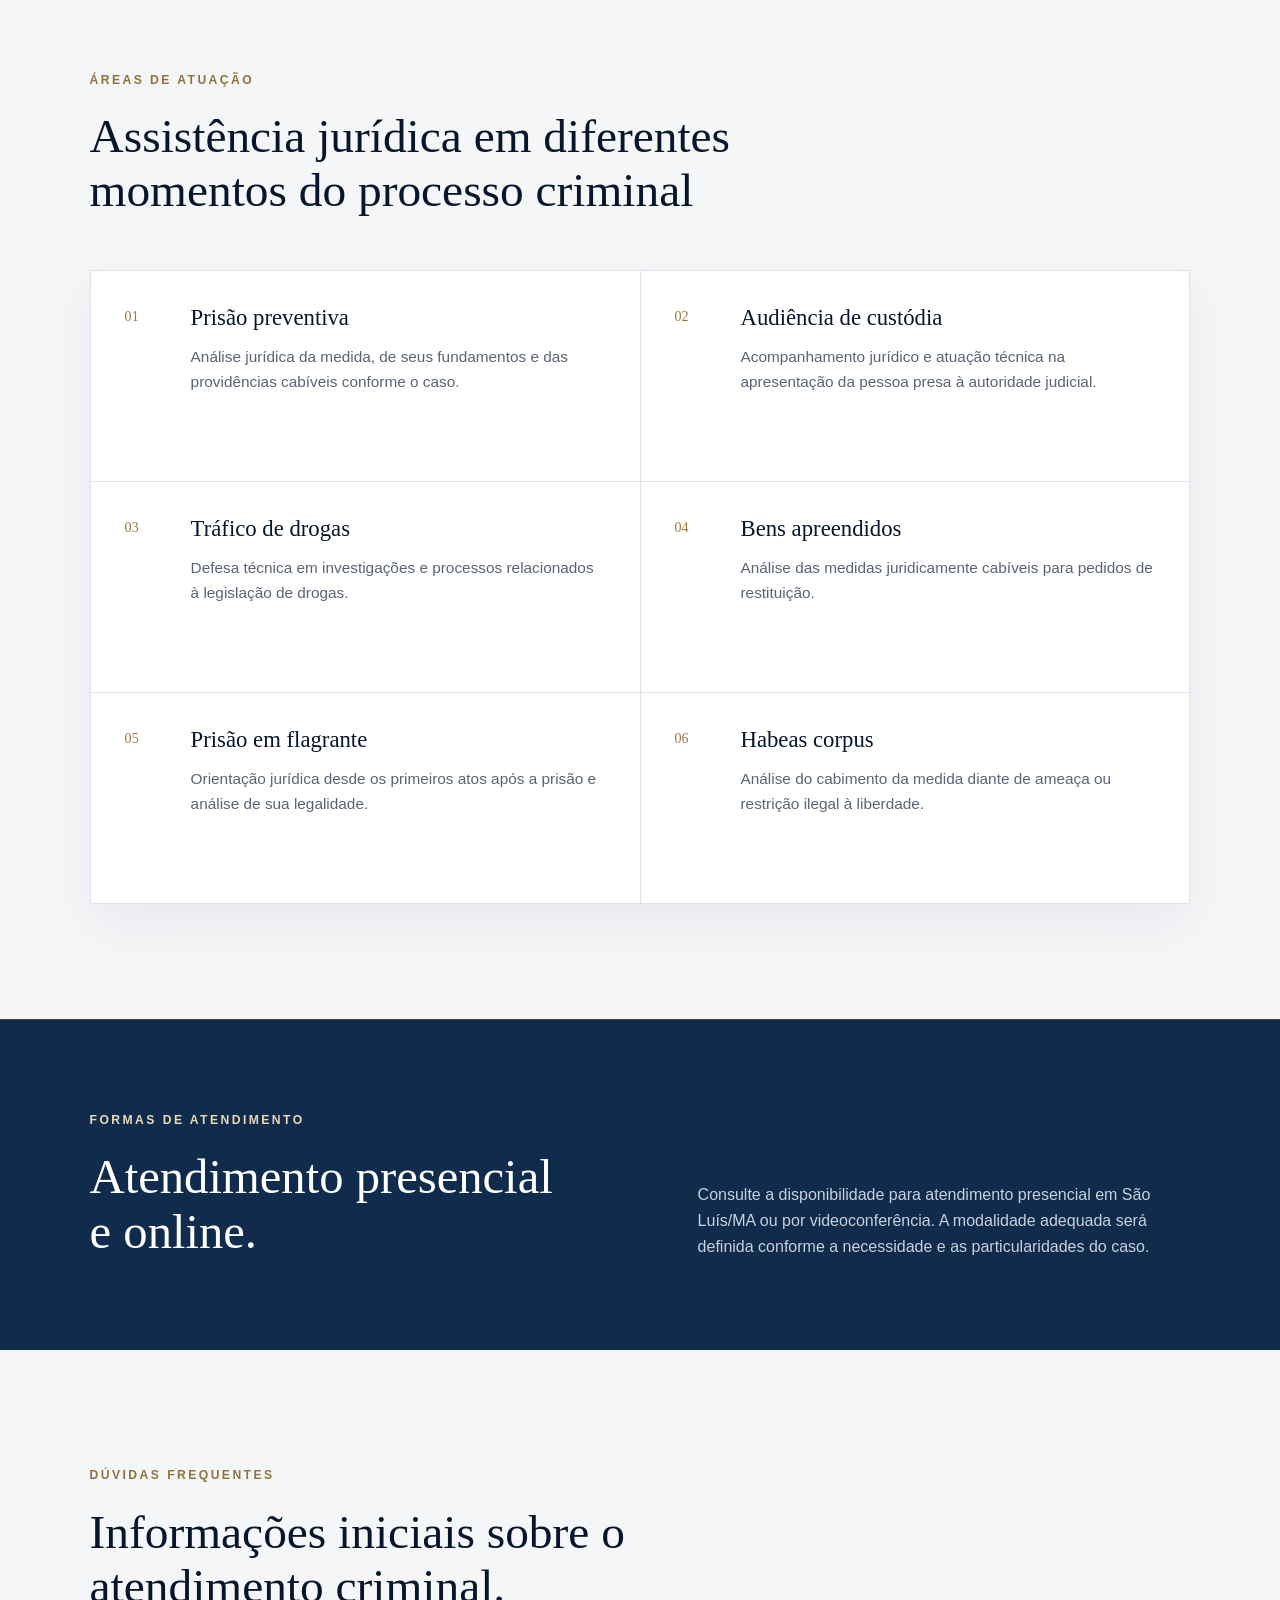
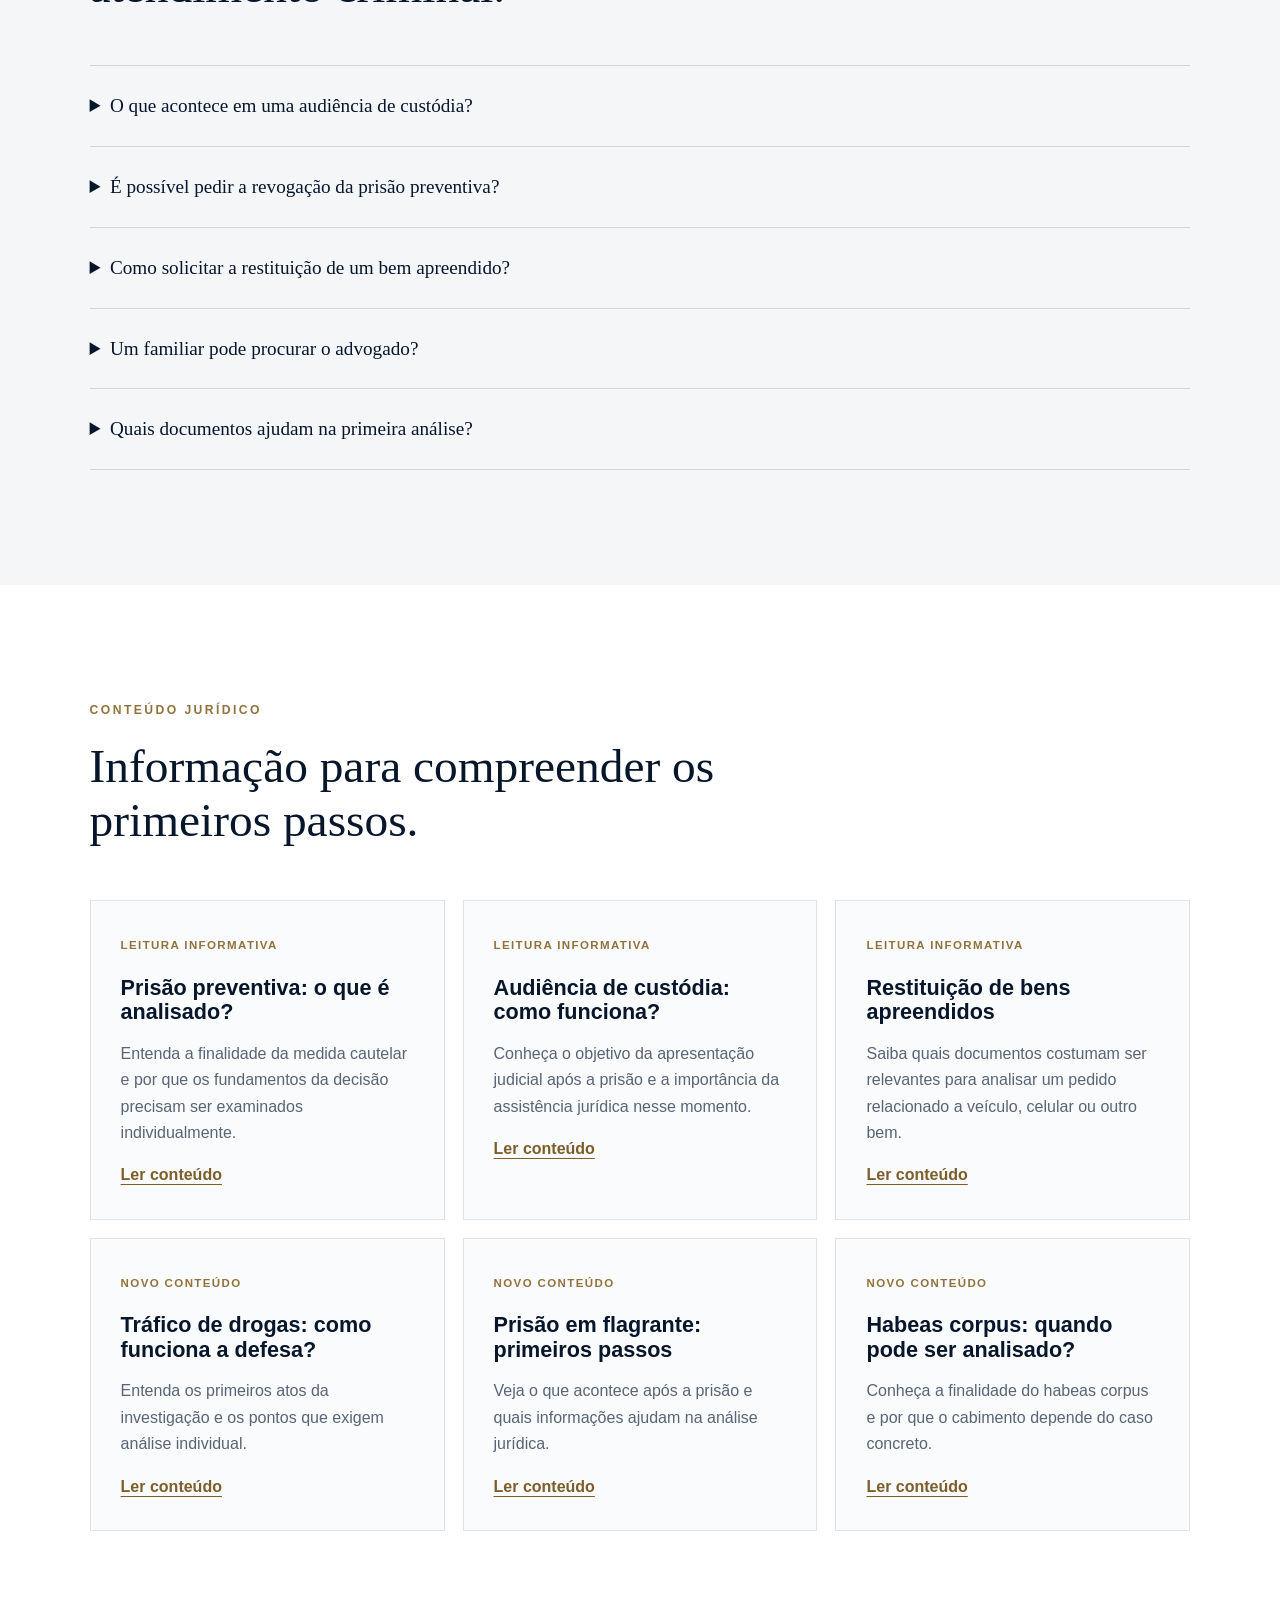
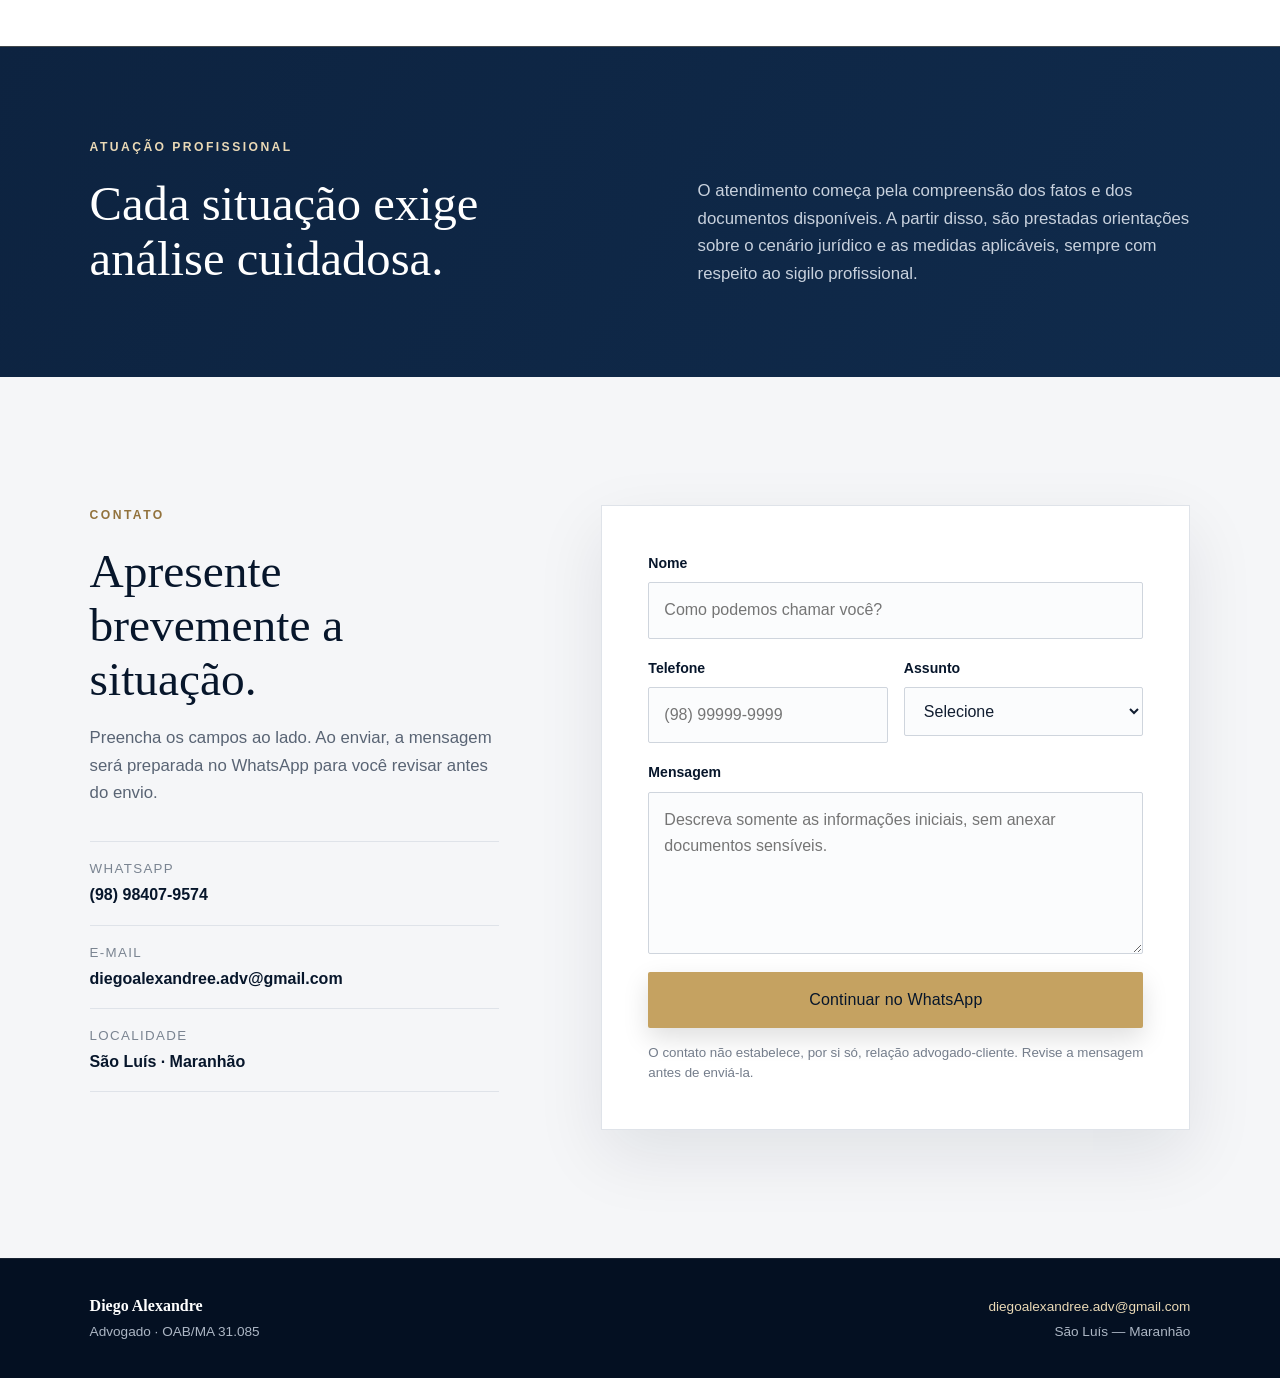
==== commit eb2637c2: "Add files via upload" ====
--- a/index.html
+++ b/index.html
@@ -7,6 +7,20 @@
   <meta name="theme-color" content="#09182f">
   <link rel="canonical" href="https://diegoalexandreadv.github.io/advocacia-criminal/">
   <title>Diego Alexandre | Advocacia Criminal em São Luís</title>
+  <script type="application/ld+json">
+  {
+    "@context": "https://schema.org",
+    "@type": "LegalService",
+    "name": "Diego Alexandre — Advocacia Criminal",
+    "url": "https://diegoalexandreadv.github.io/advocacia-criminal/",
+    "image": "https://diegoalexandreadv.github.io/advocacia-criminal/diego-alexandre.jpeg",
+    "email": "mailto:diegoalexandree.adv@gmail.com",
+    "telephone": "+55 98 98407-9574",
+    "areaServed": [{"@type":"City","name":"São Luís"},{"@type":"State","name":"Maranhão"}],
+    "founder": {"@type":"Person","name":"Diego Alexandre","jobTitle":"Advogado","identifier":"OAB/MA 31.085"},
+    "sameAs": ["https://www.instagram.com/diegoalexandreadv/"]
+  }
+  </script>
   <link rel="stylesheet" href="styles.css">
 </head>
 <body>
@@ -64,10 +78,12 @@
         <h2>Assistência jurídica em diferentes momentos do processo criminal</h2>
       </div>
       <div class="cards">
-        <article><span>01</span><div><h3>Prisão preventiva</h3><p>Análise jurídica da medida, de seus fundamentos e das providências cabíveis conforme o caso.</p></div></article>
-        <article><span>02</span><div><h3>Audiência de custódia</h3><p>Acompanhamento jurídico e atuação técnica na apresentação da pessoa presa à autoridade judicial.</p></div></article>
-        <article><span>03</span><div><h3>Tráfico de drogas</h3><p>Defesa técnica em investigações e processos relacionados à legislação de drogas.</p></div></article>
-        <article><span>04</span><div><h3>Bens apreendidos</h3><p>Análise e adoção das medidas juridicamente cabíveis para pedidos de restituição de bens apreendidos.</p></div></article>
+        <article><span>01</span><div><h3><a href="prisao-preventiva.html">Prisão preventiva</a></h3><p>Análise jurídica da medida, de seus fundamentos e das providências cabíveis conforme o caso.</p></div></article>
+        <article><span>02</span><div><h3><a href="audiencia-de-custodia.html">Audiência de custódia</a></h3><p>Acompanhamento jurídico e atuação técnica na apresentação da pessoa presa à autoridade judicial.</p></div></article>
+        <article><span>03</span><div><h3><a href="trafico-de-drogas.html">Tráfico de drogas</a></h3><p>Defesa técnica em investigações e processos relacionados à legislação de drogas.</p></div></article>
+        <article><span>04</span><div><h3><a href="restituicao-de-bens.html">Bens apreendidos</a></h3><p>Análise das medidas juridicamente cabíveis para pedidos de restituição.</p></div></article>
+        <article><span>05</span><div><h3><a href="prisao-em-flagrante.html">Prisão em flagrante</a></h3><p>Orientação jurídica desde os primeiros atos após a prisão e análise de sua legalidade.</p></div></article>
+        <article><span>06</span><div><h3><a href="habeas-corpus.html">Habeas corpus</a></h3><p>Análise do cabimento da medida diante de ameaça ou restrição ilegal à liberdade.</p></div></article>
       </div>
     </section>
 
@@ -93,6 +109,9 @@
         <article><span>Leitura informativa</span><h3>Prisão preventiva: o que é analisado?</h3><p>Entenda a finalidade da medida cautelar e por que os fundamentos da decisão precisam ser examinados individualmente.</p><a href="prisao-preventiva.html">Ler conteúdo</a></article>
         <article><span>Leitura informativa</span><h3>Audiência de custódia: como funciona?</h3><p>Conheça o objetivo da apresentação judicial após a prisão e a importância da assistência jurídica nesse momento.</p><a href="audiencia-de-custodia.html">Ler conteúdo</a></article>
         <article><span>Leitura informativa</span><h3>Restituição de bens apreendidos</h3><p>Saiba quais documentos costumam ser relevantes para analisar um pedido relacionado a veículo, celular ou outro bem.</p><a href="restituicao-de-bens.html">Ler conteúdo</a></article>
+        <article><span>Novo conteúdo</span><h3>Tráfico de drogas: como funciona a defesa?</h3><p>Entenda os primeiros atos da investigação e os pontos que exigem análise individual.</p><a href="trafico-de-drogas.html">Ler conteúdo</a></article>
+        <article><span>Novo conteúdo</span><h3>Prisão em flagrante: primeiros passos</h3><p>Veja o que acontece após a prisão e quais informações ajudam na análise jurídica.</p><a href="prisao-em-flagrante.html">Ler conteúdo</a></article>
+        <article><span>Novo conteúdo</span><h3>Habeas corpus: quando pode ser analisado?</h3><p>Conheça a finalidade do habeas corpus e por que o cabimento depende do caso concreto.</p><a href="habeas-corpus.html">Ler conteúdo</a></article>
       </div>
     </section>
 
@@ -124,3 +143,4 @@
   <script src="script.js"></script>
 </body>
 </html>
+
--- a/styles.css
+++ b/styles.css
@@ -71,6 +71,8 @@
 .cards article { min-height: 210px; padding: 34px; display: grid; grid-template-columns: 44px 1fr; gap: 22px; background: var(--white); transition: background .2s ease; }
 .cards article:hover { background: #fafbfc; }
 .cards span { color: #9a783f; font-family: Georgia, serif; font-size: .88rem; }
+.cards h3 a { color: inherit; text-decoration: none; }
+.cards h3 a:hover { color: #8a672f; text-decoration: underline; text-underline-offset: 4px; }
 .cards h3 { margin: 0 0 13px; color: var(--navy); font-family: Georgia, serif; font-size: 1.42rem; font-weight: 500; }
 .cards p { margin: 0; max-width: 480px; color: var(--muted); font-size: .96rem; }
 
@@ -177,3 +179,10 @@
   html { scroll-behavior: auto; }
   .button { transition: none; }
 }
+
+.article-meta { margin: -38px 0 34px; color: #727b87; font-size: .86rem; }
+.related-links { margin-top: 36px; padding-top: 28px; border-top: 1px solid var(--line); }
+.related-links h2 { margin-top: 0; }
+.related-links ul { padding-left: 20px; }
+.related-links a { color: #705426; font-weight: 700; text-underline-offset: 3px; }
+
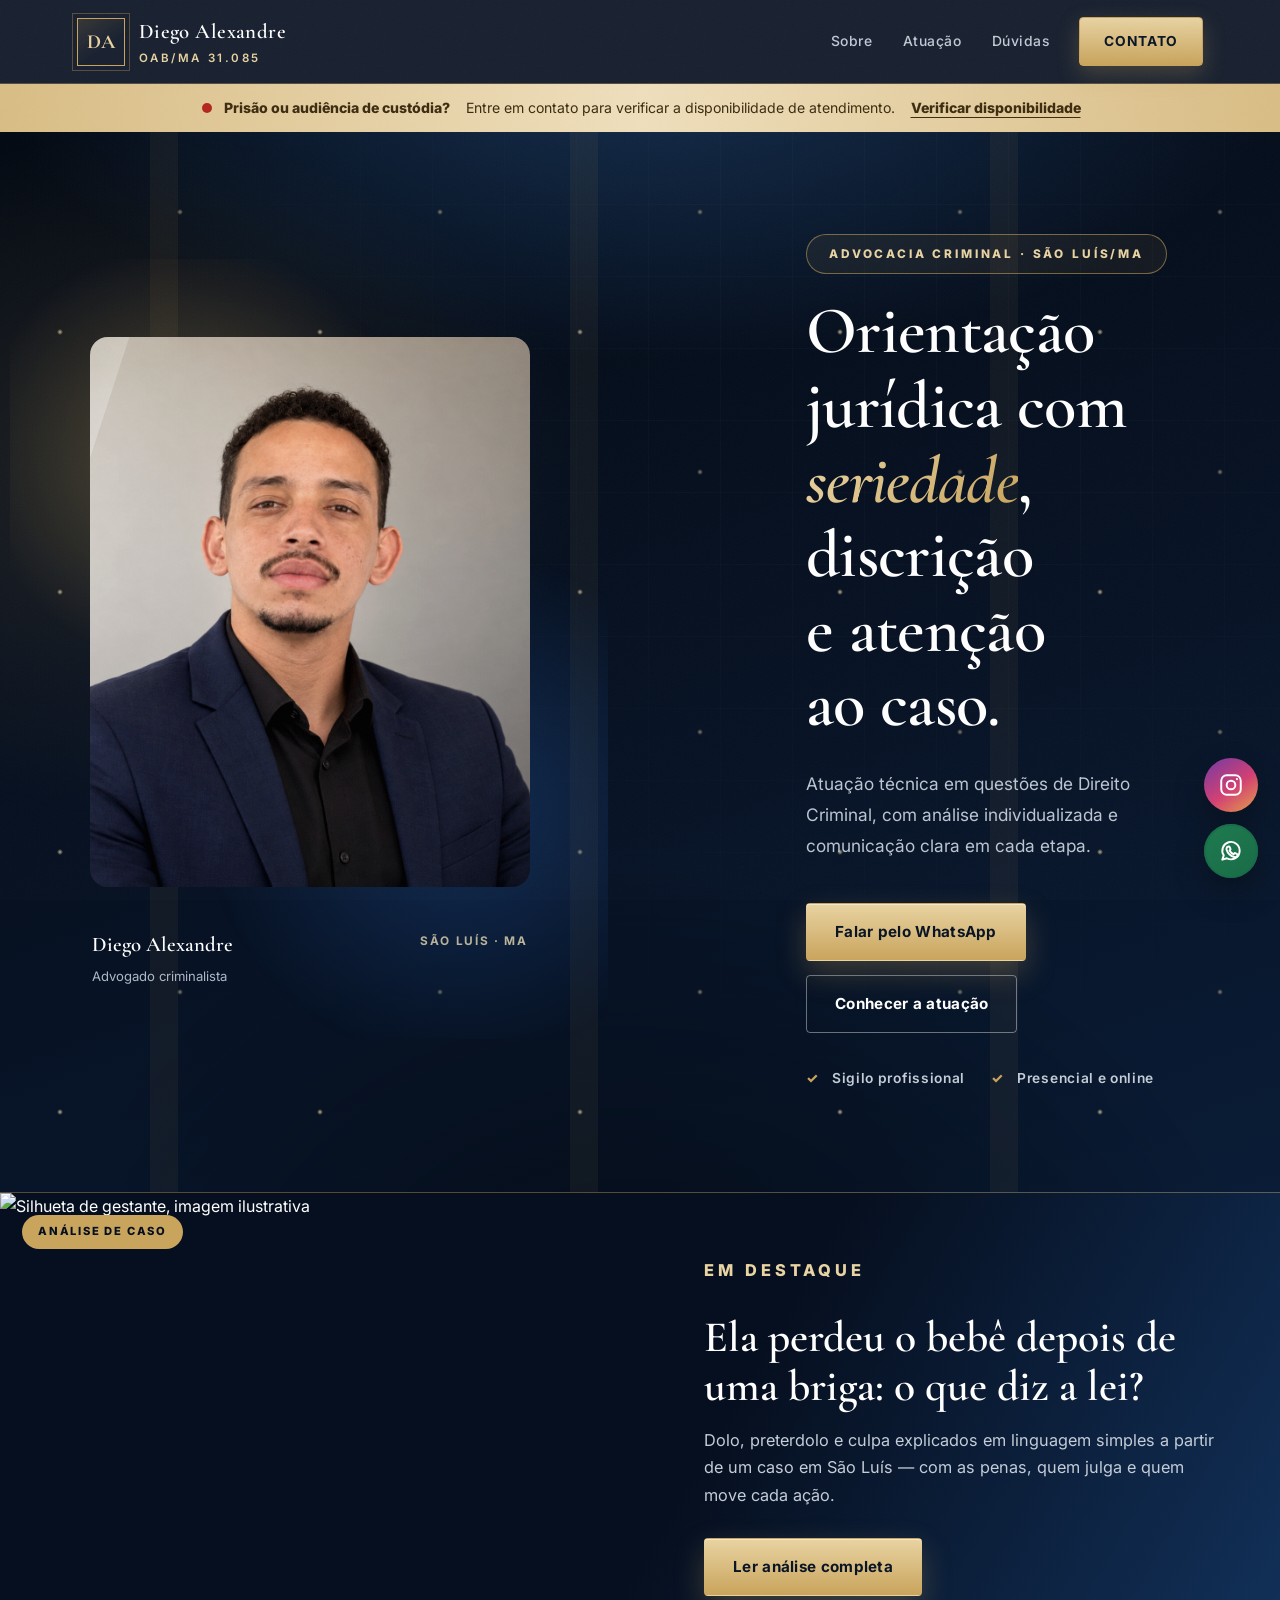
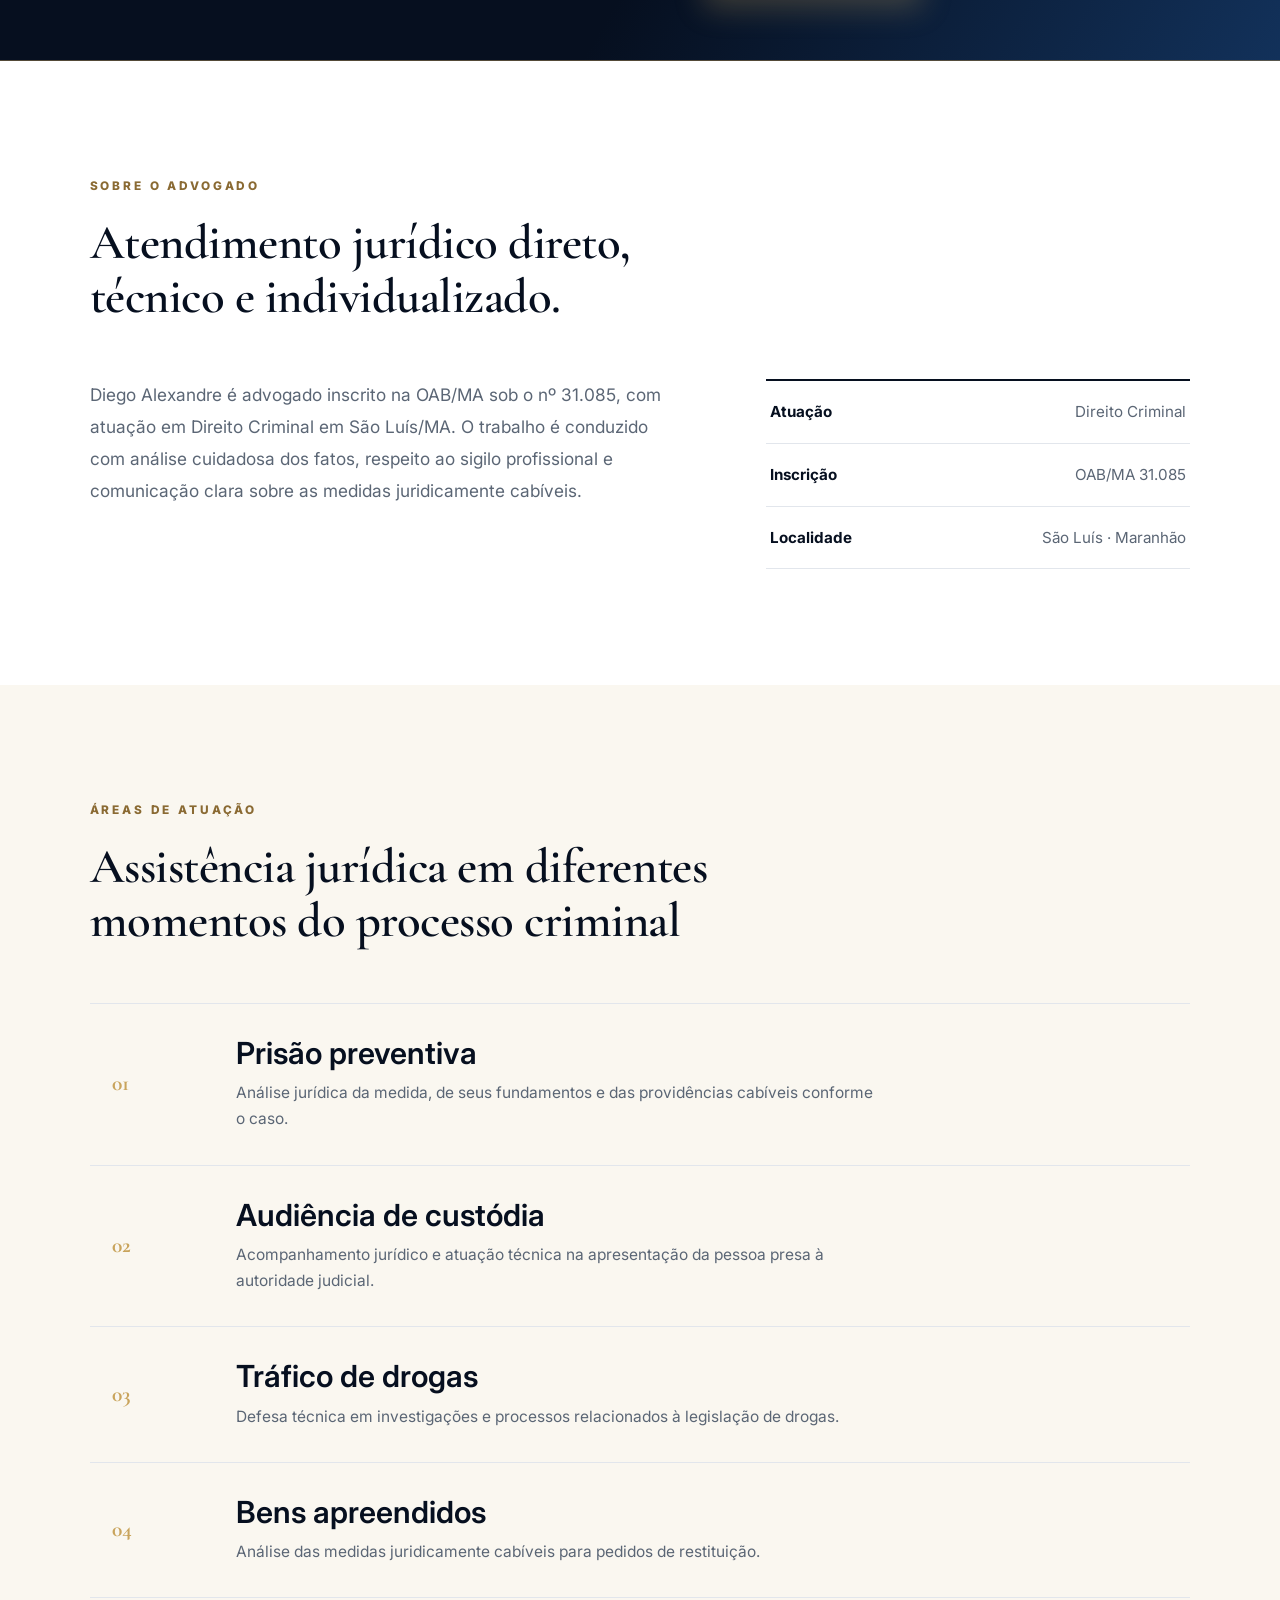
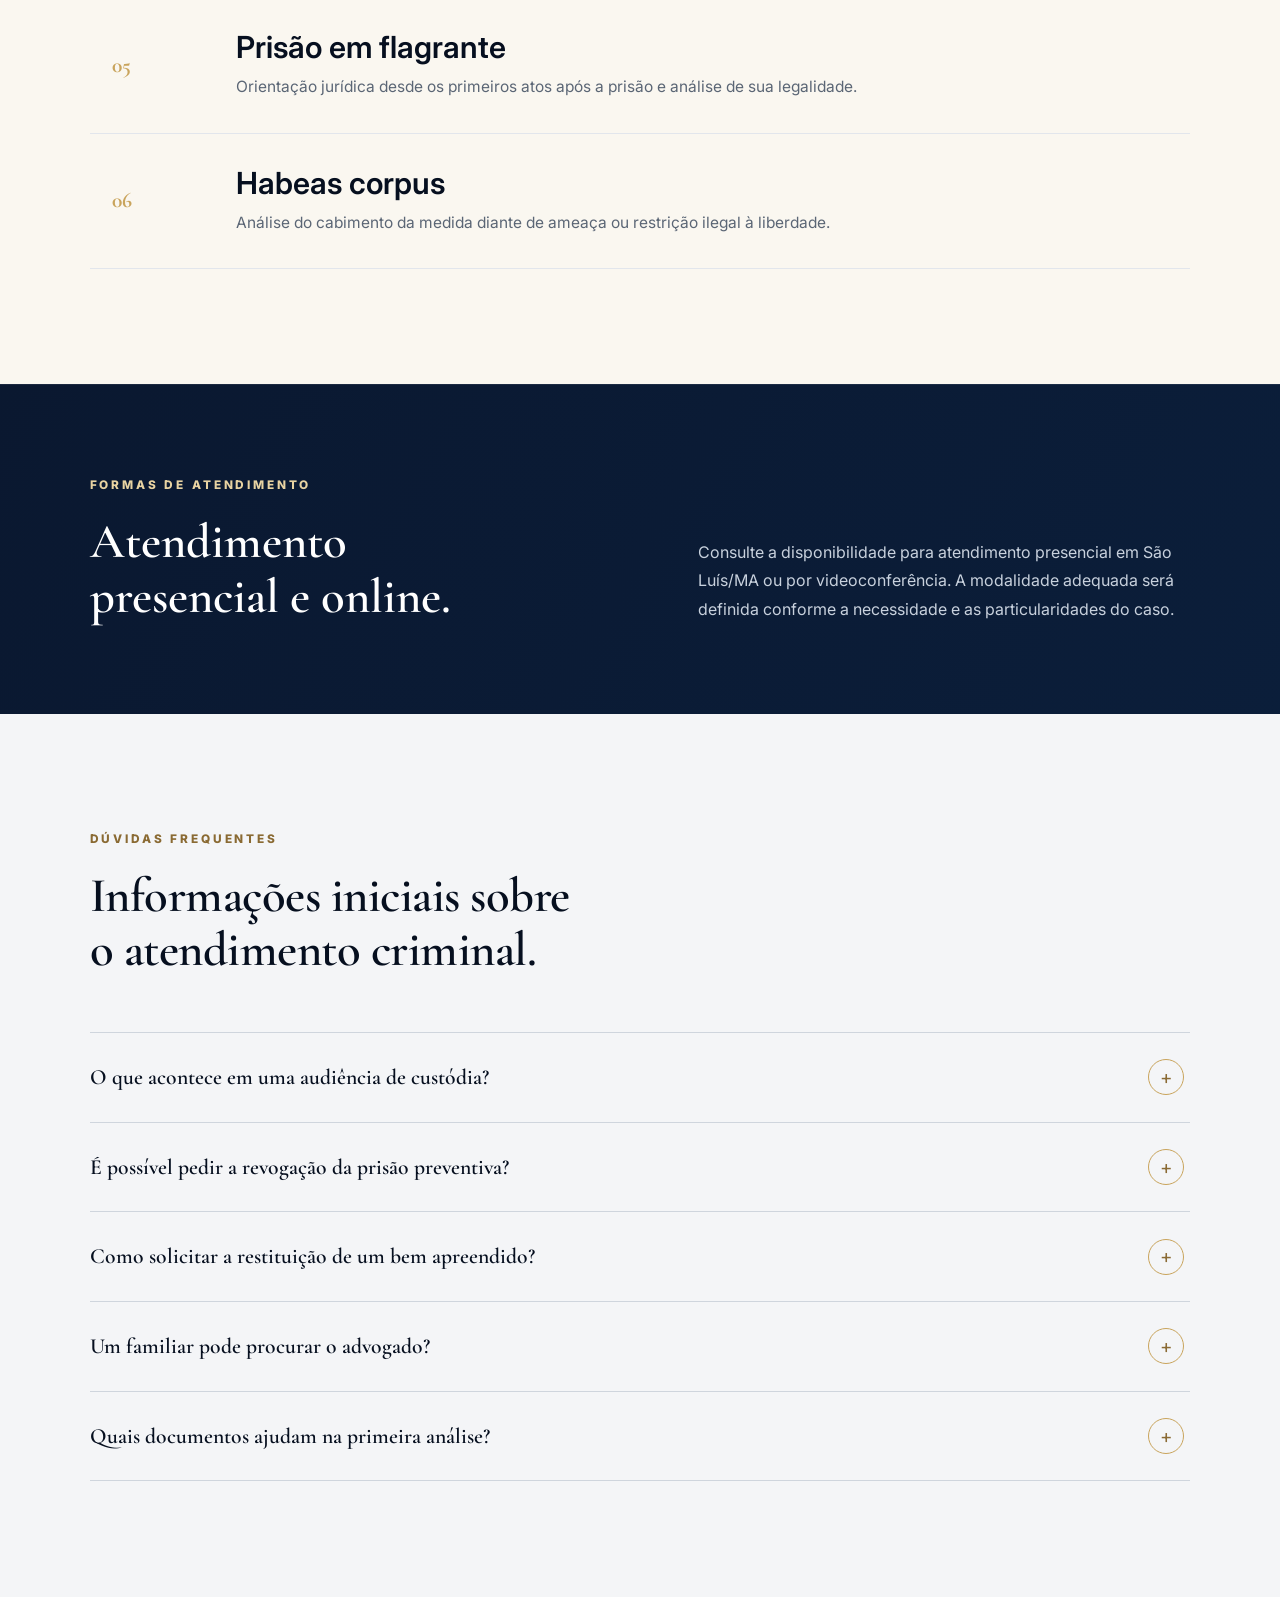
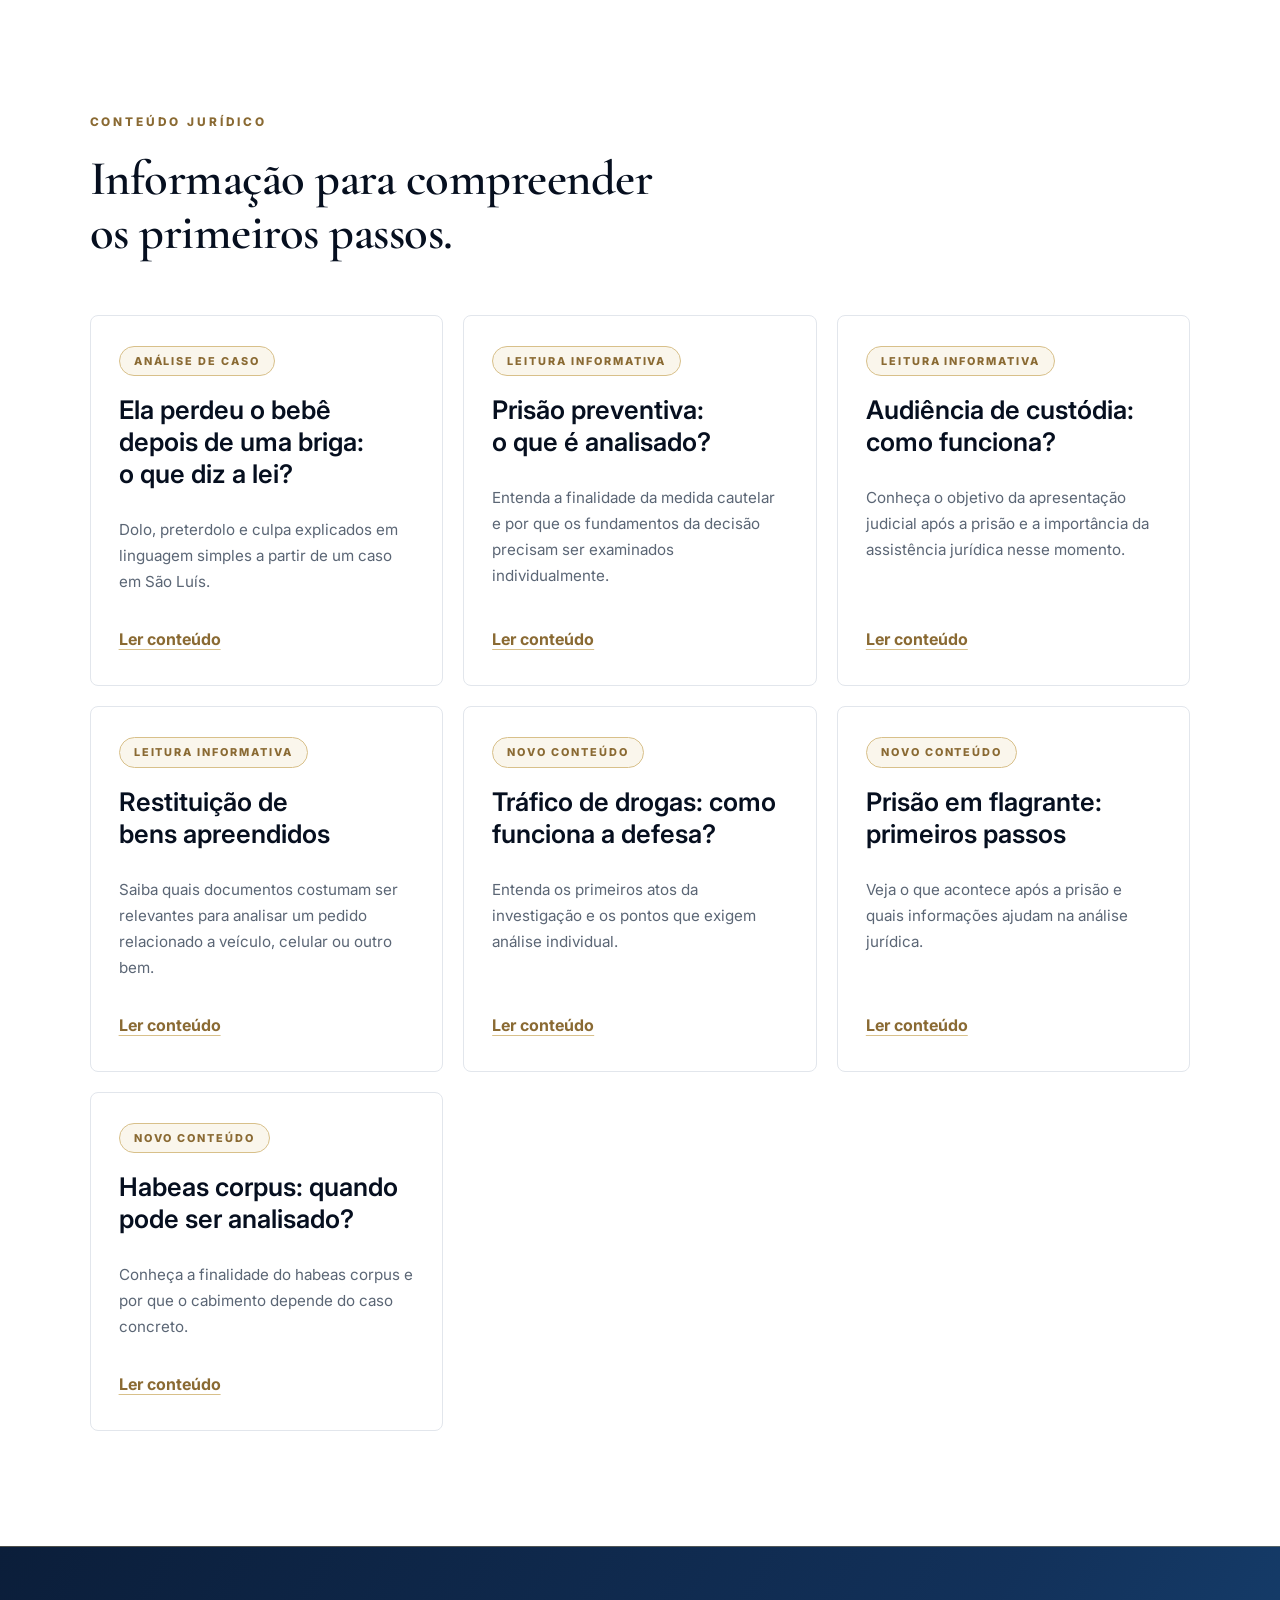
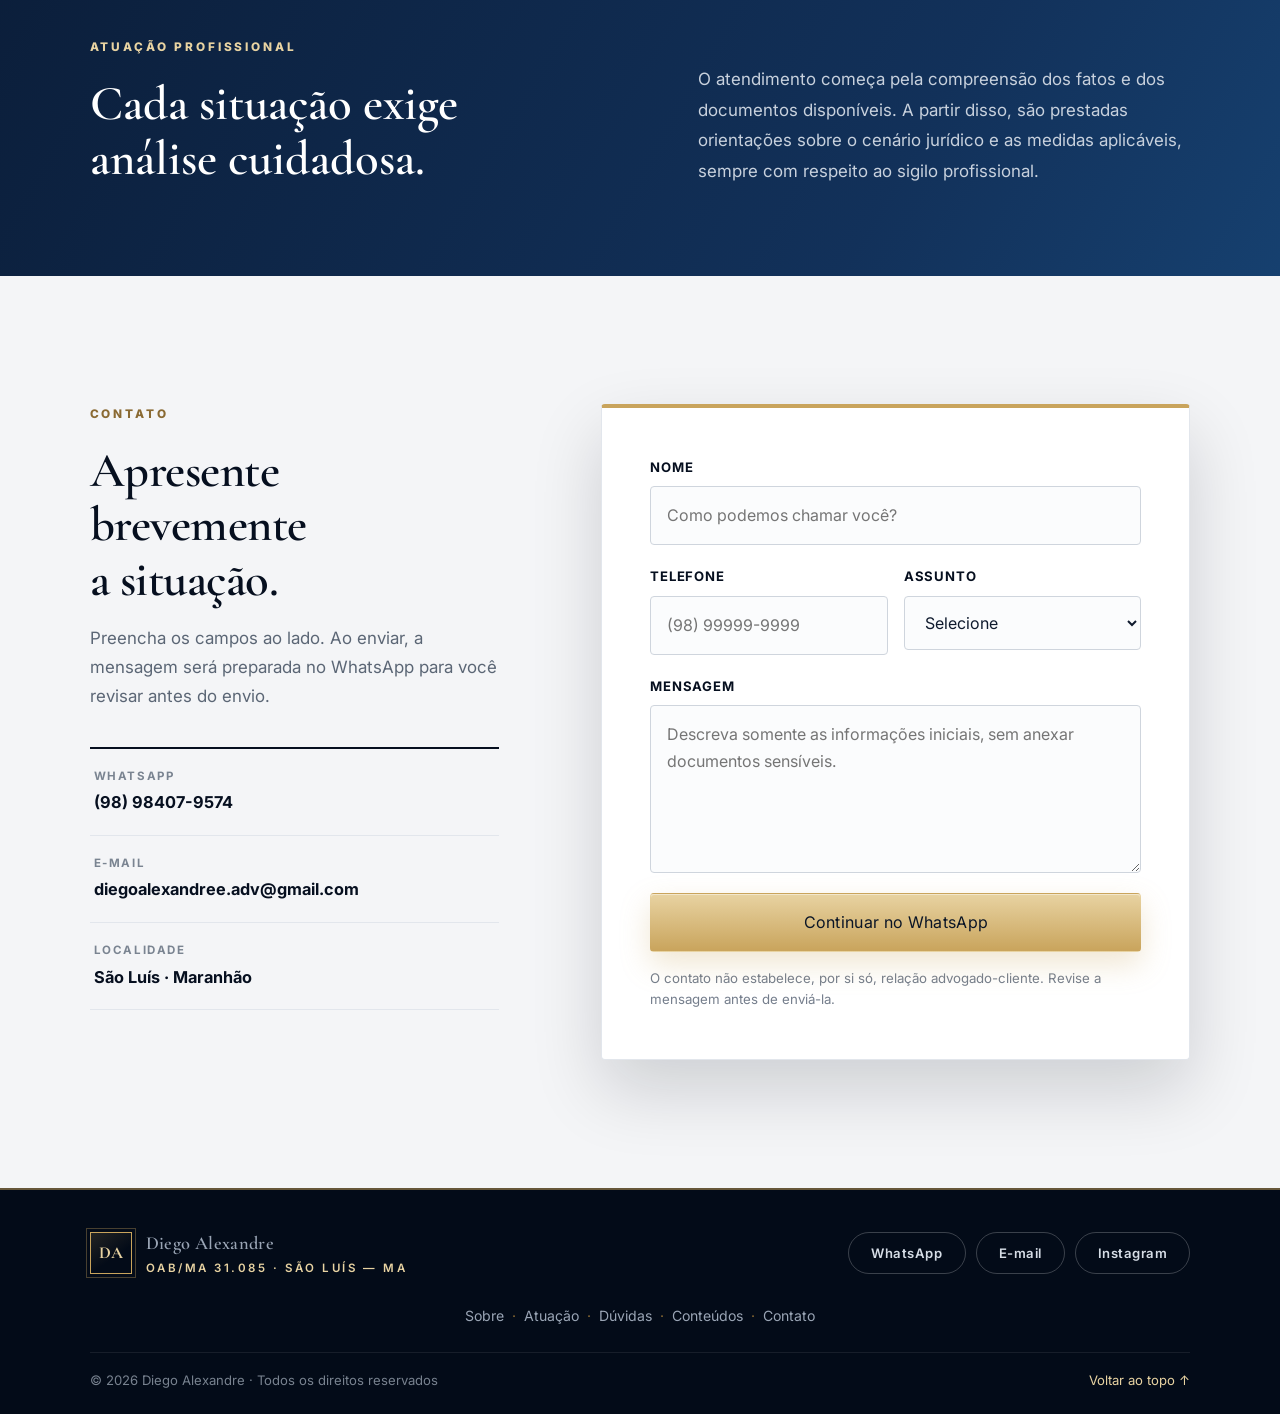
==== commit cff4f239: "Redesign completo: CSS v2, animacoes, OG tags, rodape novo, artigos fianca removido/aborto adicionad" ====
--- a/index.html
+++ b/index.html
@@ -21,6 +21,11 @@
     "sameAs": ["https://www.instagram.com/diegoalexandreadv/"]
   }
   </script>
+  <meta property="og:title" content="Diego Alexandre | Advocacia Criminal em São Luís">
+  <meta property="og:description" content="Orientação jurídica com seriedade, discrição e atenção ao caso. OAB/MA 31.085.">
+  <meta property="og:type" content="website">
+  <meta property="og:image" content="https://diegoalexandreadv.github.io/advocacia-criminal/diego-alexandre.jpeg">
+  <link rel="preload" as="image" href="diego-alexandre.jpeg">
   <link rel="stylesheet" href="styles.css">
 </head>
 <body>
@@ -42,22 +47,38 @@
     <section class="hero" id="inicio">
       <div class="hero-copy">
         <p class="eyebrow">Advocacia criminal · São Luís/MA</p>
-        <h1>Orientação jurídica com seriedade, discrição e atenção ao caso.</h1>
+        <h1>Orientação jurídica com <em>seriedade</em>, discrição e atenção ao caso.</h1>
         <p class="intro">Atuação técnica em questões de Direito Criminal, com análise individualizada e comunicação clara em cada etapa.</p>
         <div class="hero-actions">
           <a class="button primary" href="https://wa.me/5598984079574?text=Ol%C3%A1%2C%20Dr.%20Diego.%20Gostaria%20de%20solicitar%20informa%C3%A7%C3%B5es%20sobre%20atendimento%20jur%C3%ADdico." target="_blank" rel="noopener noreferrer">Falar pelo WhatsApp</a>
           <a class="button secondary" href="#atuacao">Conhecer a atuação</a>
         </div>
-        <p class="credential">Diego Alexandre <span>•</span> Advogado <span>•</span> OAB/MA 31.085</p>
+        <ul class="hero-trust" aria-label="Diferenciais do atendimento">
+          <li>Sigilo profissional</li>
+          <li>Presencial e online</li>
+        </ul>
       </div>
       <div class="hero-visual">
         <div class="portrait-frame">
-          <img src="diego-alexandre.jpeg" alt="Diego Alexandre, advogado" width="640" height="640">
+          <img src="diego-alexandre.jpeg" alt="Diego Alexandre, advogado criminal em São Luís" width="640" height="640" fetchpriority="high" decoding="async">
         </div>
         <div class="portrait-caption">
-          <div><strong>Diego Alexandre</strong><span>Advogado · OAB/MA 31.085</span></div>
+          <div><strong>Diego Alexandre</strong><span>Advogado criminalista</span></div>
           <span class="location">São Luís · MA</span>
         </div>
+      </div>
+    </section>
+
+    <section class="featured" aria-label="Artigo em destaque">
+      <div class="featured-media">
+        <img src="https://images.unsplash.com/photo-1493894473891-10fc1e5dbd22?w=900&h=600&fit=crop" alt="Silhueta de gestante, imagem ilustrativa" loading="lazy">
+        <span class="featured-tag">Análise de caso</span>
+      </div>
+      <div class="featured-copy">
+        <p class="eyebrow light">Em destaque</p>
+        <h2>Ela perdeu o bebê depois de uma briga: o que diz a lei?</h2>
+        <p>Dolo, preterdolo e culpa explicados em linguagem simples a partir de um caso em São Luís — com as penas, quem julga e quem move cada ação.</p>
+        <a class="button primary" href="aborto-apos-briga.html">Ler análise completa</a>
       </div>
     </section>
 
@@ -106,6 +127,7 @@
     <section class="articles" id="conteudos">
       <div class="section-heading"><p class="eyebrow">Conteúdo jurídico</p><h2>Informação para compreender os primeiros passos.</h2></div>
       <div class="article-grid">
+        <article><span>Análise de caso</span><h3>Ela perdeu o bebê depois de uma briga: o que diz a lei?</h3><p>Dolo, preterdolo e culpa explicados em linguagem simples a partir de um caso em São Luís.</p><a href="aborto-apos-briga.html">Ler conteúdo</a></article>
         <article><span>Leitura informativa</span><h3>Prisão preventiva: o que é analisado?</h3><p>Entenda a finalidade da medida cautelar e por que os fundamentos da decisão precisam ser examinados individualmente.</p><a href="prisao-preventiva.html">Ler conteúdo</a></article>
         <article><span>Leitura informativa</span><h3>Audiência de custódia: como funciona?</h3><p>Conheça o objetivo da apresentação judicial após a prisão e a importância da assistência jurídica nesse momento.</p><a href="audiencia-de-custodia.html">Ler conteúdo</a></article>
         <article><span>Leitura informativa</span><h3>Restituição de bens apreendidos</h3><p>Saiba quais documentos costumam ser relevantes para analisar um pedido relacionado a veículo, celular ou outro bem.</p><a href="restituicao-de-bens.html">Ler conteúdo</a></article>
@@ -135,10 +157,23 @@
     </section>
   </main>
 
-  <footer>
-    <div><strong>Diego Alexandre</strong><span>Advogado · OAB/MA 31.085</span></div>
-    <p><a href="mailto:diegoalexandree.adv@gmail.com">diegoalexandree.adv@gmail.com</a><span>São Luís — Maranhão</span></p>
-  </footer>
+  <footer class="foot-new">
+  <div class="foot-top">
+    <a class="brand" href="#inicio" aria-label="Diego Alexandre — início">
+      <span class="monogram sm" aria-hidden="true">DA</span>
+      <span><strong>Diego Alexandre</strong><small>OAB/MA 31.085 · São Luís — MA</small></span>
+    </a>
+    <div class="foot-contact">
+      <a href="https://wa.me/5598984079574" target="_blank" rel="noopener">WhatsApp</a>
+      <a href="mailto:diegoalexandree.adv@gmail.com">E-mail</a>
+      <a href="https://www.instagram.com/diegoalexandreadv/" target="_blank" rel="noopener">Instagram</a>
+    </div>
+  </div>
+  <nav class="foot-links" aria-label="Mapa do site">
+    <a href="#sobre">Sobre</a><span>·</span><a href="#atuacao">Atuação</a><span>·</span><a href="#duvidas">Dúvidas</a><span>·</span><a href="#conteudos">Conteúdos</a><span>·</span><a href="#contato">Contato</a>
+  </nav>
+  <div class="foot-bottom"><span>© 2026 Diego Alexandre · Todos os direitos reservados</span><a href="#inicio">Voltar ao topo ↑</a></div>
+</footer>
   <div class="floating-socials" aria-label="Canais de contato"><a class="social-float instagram-float" href="https://www.instagram.com/diegoalexandreadv/" target="_blank" rel="noopener noreferrer" aria-label="Perfil de Diego Alexandre na rede social"><svg viewBox="0 0 24 24" aria-hidden="true"><rect x="3" y="3" width="18" height="18" rx="5"/><circle cx="12" cy="12" r="4"/><circle class="dot" cx="17.5" cy="6.5" r="1"/></svg></a><a class="social-float whatsapp-float" href="https://wa.me/5598984079574?text=Ol%C3%A1%2C%20Dr.%20Diego.%20Gostaria%20de%20solicitar%20informa%C3%A7%C3%B5es%20sobre%20atendimento%20jur%C3%ADdico." target="_blank" rel="noopener noreferrer" aria-label="Falar pelo WhatsApp"><svg viewBox="0 0 24 24" aria-hidden="true"><path d="M20 11.7a8 8 0 0 1-11.8 7L4 20l1.3-4A8 8 0 1 1 20 11.7Z"/><path d="M9 8.2c.2-.4.4-.4.7-.4h.5c.2 0 .4.1.5.4l.8 1.9c.1.3 0 .5-.2.7l-.6.7c.9 1.7 2.1 2.8 3.8 3.5l.6-.8c.2-.3.5-.3.8-.2l1.8.9c.3.1.4.3.4.6 0 .5-.3 1.4-.8 1.7-.6.4-1.4.6-2.1.4-3.2-.8-6.3-3.7-7.3-6.8-.3-.9.2-2 .6-2.6Z"/></svg></a></div>
   <script src="script.js"></script>
 </body>
--- a/styles.css
+++ b/styles.css
@@ -1,188 +1,744 @@
+@import url('https://fonts.googleapis.com/css2?family=Cormorant+Garamond:ital,wght@0,500;0,600;0,700;1,500&family=Inter:wght@400;500;600;700;800&display=swap');
+
+/* ============================================================
+   DIEGO ALEXANDRE — ADVOCACIA CRIMINAL · CSS v2 (reescrita total)
+   Identidade: azul-marinho profundo + dourado envelhecido
+   Tipografia: Cormorant Garamond (display) + Inter (texto)
+   ============================================================ */
 :root {
-  --navy: #07162b;
-  --navy-2: #0d2340;
-  --ink: #111d30;
-  --muted: #596474;
-  --gold: #c5a261;
-  --gold-light: #ead9b6;
-  --paper: #f5f6f8;
+  --navy: #060f1f;
+  --navy-2: #0b1e3a;
+  --navy-3: #10294d;
+  --ink: #101b2e;
+  --muted: #5b6675;
+  --muted-lt: #aeb9c7;
+  --gold: #c9a45c;
+  --gold-2: #e8d3a2;
+  --gold-dk: #8a6a33;
+  --paper: #f4f5f7;
   --white: #ffffff;
-  --line: #dfe3e9;
+  --line: #e2e6ec;
+  --radius: 4px;
+  --shadow-lg: 0 30px 70px rgba(4, 12, 26, .16);
+  --shadow-md: 0 18px 45px rgba(4, 12, 26, .10);
+  --font-display: "Cormorant Garamond", Georgia, "Times New Roman", serif;
+  --font-body: "Inter", "Segoe UI", Arial, Helvetica, sans-serif;
 }
 
 * { box-sizing: border-box; }
 html { scroll-behavior: smooth; }
-body { margin: 0; color: var(--ink); background: var(--paper); font-family: "Segoe UI", Arial, Helvetica, sans-serif; font-size: 16px; line-height: 1.65; -webkit-font-smoothing: antialiased; }
+body {
+  margin: 0;
+  color: var(--ink);
+  background:
+    radial-gradient(900px 480px at 12% 32%, rgba(201, 164, 92, .06), transparent 65%),
+    radial-gradient(1000px 520px at 88% 72%, rgba(11, 30, 58, .05), transparent 65%),
+    var(--paper);
+  font-family: var(--font-body);
+  font-size: 16px;
+  line-height: 1.7;
+  -webkit-font-smoothing: antialiased;
+  text-rendering: optimizeLegibility;
+}
 a { color: inherit; }
-
-.topbar { min-height: 88px; padding: 16px max(clamp(22px, 6vw, 92px), calc((100vw - 1320px) / 2)); display: flex; align-items: center; justify-content: space-between; gap: 24px; background: var(--navy); color: var(--white); border-bottom: 1px solid rgba(255,255,255,.1); }
-.brand { display: flex; align-items: center; gap: 13px; text-decoration: none; }
+img { max-width: 100%; }
+h1, h2, h3 { margin-top: 0; line-height: 1.12; text-wrap: balance; }
+h1, h2 { font-family: var(--font-display); font-weight: 600; }
+
+/* ---------- Topo ---------- */
+.topbar {
+  position: sticky; top: 0; z-index: 50;
+  min-height: 84px;
+  padding: 14px max(clamp(22px, 6vw, 92px), calc((100vw - 1320px) / 2));
+  display: flex; align-items: center; justify-content: space-between; gap: 24px;
+  background: rgba(6, 15, 31, .92);
+  -webkit-backdrop-filter: blur(14px); backdrop-filter: blur(14px);
+  color: var(--white);
+  border-bottom: 1px solid rgba(201, 164, 92, .35);
+}
+.brand { display: flex; align-items: center; gap: 14px; text-decoration: none; }
 .brand strong, .brand small { display: block; }
-.brand strong { font-family: Georgia, 'Times New Roman', serif; font-size: 1.08rem; letter-spacing: .02em; }
-.brand small { color: #b9c2cf; font-size: .78rem; letter-spacing: .09em; text-transform: uppercase; }
-.monogram { width: 46px; height: 46px; border: 1px solid rgba(197,162,97,.75); display: grid; place-items: center; color: var(--gold-light); font-family: Georgia, serif; font-weight: 700; letter-spacing: .03em; }
-.main-nav { display: flex; align-items: center; gap: 28px; }
-.main-nav > a:not(.nav-contact) { color: #c2cad5; font-size: .86rem; text-decoration: none; transition: color .2s ease; }
-.main-nav > a:not(.nav-contact):hover { color: var(--gold-light); }
-.nav-contact { padding: 11px 20px; border: 1px solid rgba(234,217,183,.55); border-radius: 2px; color: var(--gold-light); font-weight: 650; text-decoration: none; font-size: .88rem; letter-spacing: .015em; transition: .2s ease; }
-.nav-contact:hover, .nav-contact:focus-visible { background: var(--gold); color: var(--navy); }
-.urgent-strip { padding: 11px max(clamp(22px, 7vw, 108px), calc((100vw - 1320px) / 2)); display: flex; align-items: center; justify-content: center; gap: 10px 18px; flex-wrap: wrap; background: #e8d6b4; color: var(--navy); font-size: .88rem; text-align: center; }
-.urgent-strip a { color: var(--navy); font-weight: 750; text-underline-offset: 4px; }
-
-.hero { position: relative; overflow: hidden; min-height: calc(100vh - 88px); padding: clamp(70px, 8vw, 116px) max(clamp(22px, 7vw, 108px), calc((100vw - 1320px) / 2)); display: grid; grid-template-columns: minmax(0, 1.15fr) minmax(360px, .72fr); align-items: center; gap: clamp(54px, 8vw, 124px); background: radial-gradient(circle at 82% 18%, rgba(197,162,97,.10), transparent 28%), linear-gradient(135deg, #061326 0%, var(--navy) 54%, #0a1d38 100%); color: var(--white); }
-.hero::before { content: ''; position: absolute; width: 1px; height: 64%; right: 7vw; top: 18%; background: linear-gradient(transparent, rgba(197,162,97,.45), transparent); }
-.hero-copy, .hero-visual { position: relative; z-index: 1; }
-.eyebrow { margin: 0 0 20px; color: #92723c; font-size: .76rem; font-weight: 750; letter-spacing: .2em; text-transform: uppercase; }
-.hero .eyebrow, .eyebrow.light { color: var(--gold-light); }
-h1, h2, h3 { margin-top: 0; line-height: 1.14; }
-h1, h2 { font-family: Georgia, 'Times New Roman', serif; font-weight: 500; }
-h1 { max-width: 790px; margin-bottom: 26px; font-size: clamp(2.65rem, 5vw, 4.65rem); letter-spacing: -.038em; }
-.intro { max-width: 650px; margin: 0; color: #bdc7d4; font-size: clamp(1.05rem, 1.35vw, 1.2rem); line-height: 1.75; }
-.hero-actions { display: flex; flex-wrap: wrap; gap: 14px; margin-top: 40px; }
-.button { min-height: 52px; padding: 14px 24px; display: inline-flex; align-items: center; justify-content: center; border: 1px solid transparent; border-radius: 2px; font-weight: 750; letter-spacing: .01em; text-decoration: none; transition: transform .2s ease, background .2s ease, color .2s ease, box-shadow .2s ease; }
+.brand strong { font-family: var(--font-display); font-size: 1.3rem; font-weight: 600; letter-spacing: .02em; }
+.brand small { color: var(--gold-2); font-size: .72rem; font-weight: 600; letter-spacing: .22em; text-transform: uppercase; }
+.monogram {
+  width: 48px; height: 48px; flex: 0 0 auto;
+  display: grid; place-items: center;
+  border: 1px solid var(--gold);
+  outline: 1px solid rgba(201, 164, 92, .35); outline-offset: 4px;
+  color: var(--gold-2);
+  font-family: var(--font-display); font-size: 1.25rem; font-weight: 700;
+  background: linear-gradient(145deg, rgba(201,164,92,.16), transparent 60%);
+}
+.main-nav { display: flex; align-items: center; gap: 30px; }
+.main-nav > a:not(.nav-contact) {
+  position: relative; color: #c2cad5; font-size: .87rem; font-weight: 500;
+  letter-spacing: .04em; text-decoration: none; padding: 6px 0; transition: color .2s ease;
+}
+.main-nav > a:not(.nav-contact)::after {
+  content: ""; position: absolute; left: 0; bottom: 0; height: 1px; width: 0;
+  background: var(--gold); transition: width .25s ease;
+}
+.main-nav > a:not(.nav-contact):hover { color: var(--gold-2); }
+.main-nav > a:not(.nav-contact):hover::after { width: 100%; }
+.nav-contact {
+  padding: 12px 24px; border: 1px solid var(--gold); border-radius: var(--radius);
+  color: #0a1526; font-weight: 700; font-size: .86rem; letter-spacing: .06em; text-transform: uppercase;
+  background: linear-gradient(180deg, var(--gold-2), var(--gold));
+  text-decoration: none; transition: transform .2s ease, box-shadow .2s ease, filter .2s ease;
+  box-shadow: 0 8px 22px rgba(201, 164, 92, .25);
+}
+.nav-contact:hover { transform: translateY(-2px); filter: brightness(1.06); box-shadow: 0 12px 28px rgba(201, 164, 92, .35); }
+
+/* ---------- Faixa urgente ---------- */
+.urgent-strip {
+  padding: 12px max(clamp(22px, 7vw, 108px), calc((100vw - 1320px) / 2));
+  display: flex; align-items: center; justify-content: center; gap: 8px 16px; flex-wrap: wrap;
+  background: linear-gradient(90deg, #d9bd85, #efdfbc 50%, #d9bd85);
+  color: #3d2c10; font-size: .88rem; text-align: center;
+}
+.urgent-strip strong { font-weight: 800; }
+.urgent-strip a { color: #3d2c10; font-weight: 800; text-underline-offset: 4px; }
+.urgent-strip a:hover { color: #000; }
+
+/* ---------- Hero ---------- */
+.hero {
+  position: relative; overflow: hidden;
+  min-height: calc(100vh - 84px);
+  padding: clamp(70px, 8vw, 116px) max(clamp(22px, 7vw, 108px), calc((100vw - 1320px) / 2));
+  display: grid; grid-template-columns: minmax(0, 1.15fr) minmax(360px, .72fr);
+  align-items: center; gap: clamp(54px, 8vw, 124px);
+  color: var(--white);
+  background:
+    radial-gradient(1000px 480px at 50% -8%, rgba(38, 84, 140, .5), transparent 65%),
+    radial-gradient(760px 560px at 10% 32%, rgba(201, 164, 92, .13), transparent 60%),
+    radial-gradient(900px 700px at 50% 115%, rgba(0, 0, 0, .55), transparent 70%),
+    linear-gradient(160deg, #030912 0%, #071224 58%, #0a1c36 100%);
+}
+.hero::before {
+  content: ""; position: absolute; inset: 0; pointer-events: none; opacity: .5;
+  background-image: linear-gradient(rgba(255,255,255,.035) 1px, transparent 1px),
+    linear-gradient(90deg, rgba(255,255,255,.035) 1px, transparent 1px);
+  background-size: 72px 72px;
+  mask-image: radial-gradient(ellipse at 70% 20%, #000 20%, transparent 70%);
+  -webkit-mask-image: radial-gradient(ellipse at 70% 20%, #000 20%, transparent 70%);
+}
+.hero::after {
+  content: ""; position: absolute; inset: 0 -420px 0 0; pointer-events: none;
+  background:
+    repeating-linear-gradient(90deg, transparent 0 150px, rgba(216, 178, 106, .06) 150px 178px, transparent 178px 420px),
+    radial-gradient(circle 2px at 60px 200px, rgba(232, 211, 162, .8), transparent 3px),
+    radial-gradient(circle 1.5px at 180px 80px, rgba(232, 211, 162, .55), transparent 3px);
+  background-size: auto, 260px 260px, 260px 260px;
+  background-repeat: repeat, repeat, repeat;
+  animation: heroBeamsGPU 24s linear infinite;
+  will-change: transform;
+}
+@keyframes heroBeamsGPU {
+  from { transform: translateX(0); }
+  to { transform: translateX(-420px); }
+}
+.hero-copy, .hero-visual { position: relative; z-index: 1; animation: rise .7s ease both; }
+.hero-visual { animation-delay: .12s; }
+@keyframes rise { from { opacity: 0; transform: translateY(26px); } to { opacity: 1; transform: none; } }
+.hero-visual { animation: rise .7s ease .12s both, heroFloat 7s ease-in-out 1s infinite; }
+@keyframes heroFloat { 0%, 100% { transform: translateY(0); } 50% { transform: translateY(-10px); } }
+.eyebrow {
+  margin: 0 0 20px; color: var(--gold-dk);
+  font-size: .74rem; font-weight: 800; letter-spacing: .24em; text-transform: uppercase;
+}
+/* linha da eyebrow removida */
+.hero .eyebrow, .eyebrow.light { color: var(--gold-2); }
+.hero .eyebrow {
+  display: inline-flex; border: 1px solid rgba(201, 164, 92, .55); border-radius: 100px;
+  padding: 9px 22px; background: rgba(201, 164, 92, .08);
+}
+h1 {
+  max-width: 800px; margin-bottom: 26px;
+  font-size: clamp(2.7rem, 5.2vw, 4.8rem);
+  letter-spacing: -.01em; font-weight: 600;
+}
+.intro { max-width: 640px; margin: 0; color: #bcc6d3; font-size: clamp(1.05rem, 1.35vw, 1.2rem); line-height: 1.8; }
+.hero-actions { display: flex; flex-wrap: wrap; gap: 14px; margin-top: 42px; }
+.hero h1 em { font-style: italic; background: linear-gradient(120deg, var(--gold-2), var(--gold)); -webkit-background-clip: text; background-clip: text; color: transparent; -webkit-text-fill-color: transparent; }
+.hero-trust { list-style: none; margin: 34px 0 0; padding: 0; display: flex; flex-wrap: wrap; gap: 10px 26px; }
+.hero-trust li { position: relative; padding-left: 26px; color: #c3ccd7; font-size: .86rem; font-weight: 600; letter-spacing: .05em; }
+.hero-trust li::before { content: "✓"; position: absolute; left: 0; top: 0; color: var(--gold); font-weight: 800; }
+.button {
+  min-height: 54px; padding: 15px 28px;
+  display: inline-flex; align-items: center; justify-content: center;
+  border: 1px solid transparent; border-radius: var(--radius);
+  font-weight: 700; font-size: .95rem; letter-spacing: .02em; text-decoration: none;
+  transition: transform .2s ease, background .2s ease, color .2s ease, box-shadow .2s ease, border-color .2s ease;
+}
 .button:hover { transform: translateY(-2px); }
-.button:focus-visible { outline: 3px solid rgba(201,165,94,.45); outline-offset: 3px; }
-.primary { background: var(--gold); color: var(--navy); box-shadow: 0 10px 26px rgba(0,0,0,.13); }
-.primary:hover { background: #dfc07f; box-shadow: 0 14px 32px rgba(0,0,0,.2); }
-.secondary { border-color: rgba(255,255,255,.35); color: var(--white); }
-.secondary:hover { background: rgba(255,255,255,.08); }
-.credential { margin: 30px 0 0; color: #8f9daf; font-size: .84rem; letter-spacing: .025em; }
-.credential span { margin: 0 7px; color: var(--gold); }
-
-.hero-visual { width: 100%; max-width: 480px; justify-self: end; }
-.portrait-frame { position: relative; }
-.portrait-frame img { width: 100%; height: auto; aspect-ratio: 1 / 1; display: block; object-fit: cover; object-position: center 24%; border: 1px solid rgba(197,162,97,.38); filter: saturate(.82) contrast(1.04); box-shadow: 0 30px 80px rgba(0,0,0,.32); }
-.portrait-caption { padding: 20px 2px 0; display: flex; align-items: flex-start; justify-content: space-between; gap: 20px; color: #aeb9c7; }
+.button:focus-visible { outline: 3px solid rgba(201, 165, 94, .5); outline-offset: 3px; }
+.primary {
+  background: linear-gradient(180deg, var(--gold-2), var(--gold));
+  color: #0a1526; box-shadow: 0 12px 30px rgba(201, 164, 92, .28);
+}
+.primary:hover { filter: brightness(1.05); box-shadow: 0 16px 36px rgba(201, 164, 92, .38); }
+.secondary { border-color: rgba(255, 255, 255, .4); color: var(--white); }
+.secondary:hover { background: rgba(255, 255, 255, .09); border-color: rgba(255, 255, 255, .7); }
+.credential {
+  margin: 34px 0 0; padding: 14px 0 14px 18px;
+  border-left: 2px solid var(--gold);
+  color: #d6dde6; font-size: .92rem; font-weight: 600; letter-spacing: .06em;
+}
+.credential span { margin: 0 10px; color: var(--gold); font-size: 1rem; }
+
+.hero-copy { grid-column: 2; grid-row: 1; }
+.hero-visual {
+  width: 100%; max-width: 440px; justify-self: start;
+  grid-column: 1; grid-row: 1;
+}
+.hero-visual { position: relative; }
+.hero-visual::before {
+  content: ""; position: absolute; inset: -12% -18% -8% -18%; pointer-events: none;
+  background:
+    radial-gradient(320px 320px at 30% 25%, rgba(201, 164, 92, .30), transparent 68%),
+    radial-gradient(380px 380px at 75% 70%, rgba(28, 70, 130, .50), transparent 68%);
+  animation: photoGlow 9s ease-in-out infinite alternate;
+  will-change: transform, opacity;
+}
+@keyframes photoGlow {
+  from { transform: translate(-14px, -8px) scale(1); opacity: .85; }
+  to { transform: translate(16px, 12px) scale(1.08); opacity: 1; }
+}
+.portrait-frame { position: relative; overflow: hidden; border-radius: 18px; }
+.portrait-frame::after {
+  content: ""; position: absolute; top: 0; bottom: 0; width: 90px; left: -140px;
+  background: linear-gradient(105deg, transparent, rgba(255, 255, 255, .28), transparent);
+  transform: skewX(-18deg); pointer-events: none; z-index: 2;
+  animation: photoShine 9s ease-in-out infinite;
+}
+@keyframes photoShine { 0%, 62% { left: -140px; } 88%, 100% { left: calc(100% + 60px); } }
+.portrait-frame img {
+  position: relative; width: 100%; height: auto; aspect-ratio: 4 / 5; display: block;
+  object-fit: cover; object-position: center 18%;
+  border: none;
+  filter: saturate(.88) contrast(1.05);
+  box-shadow: 0 34px 90px rgba(0, 0, 0, .45);
+}
+.portrait-caption {
+  margin-top: 24px; padding: 16px 2px 0;
+  display: flex; align-items: flex-start; justify-content: space-between; gap: 20px;
+  color: #aeb9c7;
+}
 .portrait-caption strong, .portrait-caption span { display: block; }
-.portrait-caption strong { color: var(--white); font-family: Georgia, serif; font-size: 1.12rem; font-weight: 500; }
+.portrait-caption strong { color: var(--white); font-family: var(--font-display); font-size: 1.3rem; font-weight: 600; }
 .portrait-caption span { margin-top: 2px; font-size: .82rem; }
-.portrait-caption .location { margin-top: 3px; color: var(--gold-light); font-size: .78rem; letter-spacing: .08em; text-transform: uppercase; white-space: nowrap; }
-
-.practice { padding: clamp(78px, 9vw, 124px) max(clamp(22px, 7vw, 108px), calc((100vw - 1320px) / 2)); }
-.about, .faq, .articles { padding: clamp(78px, 9vw, 124px) max(clamp(22px, 7vw, 108px), calc((100vw - 1320px) / 2)); background: var(--white); }
+.portrait-caption .location { margin-top: 4px; color: var(--gold-2); font-size: .74rem; font-weight: 700; letter-spacing: .14em; text-transform: uppercase; white-space: nowrap; }
+
+/* ---------- Seções claras ---------- */
+.practice { padding: clamp(80px, 9vw, 128px) max(clamp(22px, 7vw, 108px), calc((100vw - 1320px) / 2)); background: #faf7f0; }
+.about, .faq, .articles {
+  padding: clamp(80px, 9vw, 128px) max(clamp(22px, 7vw, 108px), calc((100vw - 1320px) / 2));
+  background: var(--white);
+}
+.section-heading { max-width: 800px; margin-bottom: 54px; }
+.section-heading h2, .contact h2 {
+  margin-bottom: 0; color: var(--navy);
+  font-size: clamp(2.1rem, 3.8vw, 3.3rem); font-weight: 600; letter-spacing: -.01em;
+}
+
 .about-grid { display: grid; grid-template-columns: 1.15fr .85fr; gap: clamp(42px, 8vw, 110px); align-items: start; }
-.about-grid > p { margin: 0; color: var(--muted); font-size: 1.07rem; }
-.about-details { display: grid; border-top: 1px solid var(--line); }
-.about-details span { padding: 16px 0; display: flex; justify-content: space-between; gap: 20px; border-bottom: 1px solid var(--line); color: var(--muted); }
-.about-details strong { color: var(--navy); }
-.section-heading { max-width: 780px; margin-bottom: 52px; }
-.section-heading h2, .contact h2 { margin-bottom: 0; color: var(--navy); font-size: clamp(2rem, 3.7vw, 3.25rem); }
-.cards { display: grid; grid-template-columns: repeat(2, 1fr); gap: 1px; background: var(--line); border: 1px solid var(--line); box-shadow: 0 20px 55px rgba(9,24,47,.055); }
-.cards article { min-height: 210px; padding: 34px; display: grid; grid-template-columns: 44px 1fr; gap: 22px; background: var(--white); transition: background .2s ease; }
-.cards article:hover { background: #fafbfc; }
-.cards span { color: #9a783f; font-family: Georgia, serif; font-size: .88rem; }
+.about-grid > p { margin: 0; color: var(--muted); font-size: 1.08rem; line-height: 1.85; }
+.about-details { display: grid; border-top: 2px solid var(--navy); }
+.about-details span {
+  padding: 18px 4px; display: flex; justify-content: space-between; gap: 20px;
+  border-bottom: 1px solid var(--line); color: var(--muted); font-size: .95rem;
+}
+.about-details strong { color: var(--navy); font-weight: 700; }
+
+/* ---------- Cards de atuação ---------- */
+.cards { display: grid; grid-template-columns: 1fr; gap: 0; border-top: 1px solid var(--line); }
+.cards article {
+  position: relative; min-height: 0; padding: 32px 22px;
+  display: grid; grid-template-columns: 96px 1fr; gap: 28px; align-items: center;
+  background: transparent; border: none; border-bottom: 1px solid var(--line); border-radius: 0;
+  overflow: visible; transition: background .3s ease, padding .3s ease;
+}
+.cards article::before { display: none; }
+.cards article:hover { transform: none; background: var(--navy); box-shadow: var(--shadow-md); padding-left: 30px; }
+.cards article:hover::before { transform: scaleX(0); }
+.cards span { color: var(--gold); font-family: var(--font-display); font-size: 1.6rem; font-weight: 700; line-height: 1; }
+.cards article { cursor: pointer; }
+.cards h3 { margin: 0 0 10px; color: var(--navy); font-size: clamp(1.5rem, 2.4vw, 1.9rem); font-weight: 600; transition: color .3s ease; }
 .cards h3 a { color: inherit; text-decoration: none; }
-.cards h3 a:hover { color: #8a672f; text-decoration: underline; text-underline-offset: 4px; }
-.cards h3 { margin: 0 0 13px; color: var(--navy); font-family: Georgia, serif; font-size: 1.42rem; font-weight: 500; }
-.cards p { margin: 0; max-width: 480px; color: var(--muted); font-size: .96rem; }
-
-.approach { padding: clamp(64px, 7vw, 92px) max(clamp(22px, 7vw, 108px), calc((100vw - 1320px) / 2)); display: grid; grid-template-columns: 1fr 1fr; gap: clamp(40px, 9vw, 140px); align-items: end; background: linear-gradient(120deg, var(--navy-2), #102b4c); color: var(--white); border-top: 1px solid rgba(197,162,97,.28); }
-.approach h2 { margin: 0; max-width: 620px; font-size: clamp(2rem, 3.8vw, 3.4rem); }
-.approach > p { margin: 0; color: #c8d1dd; font-size: 1.05rem; }
-.service-mode { padding: clamp(64px, 7vw, 92px) max(clamp(22px, 7vw, 108px), calc((100vw - 1320px) / 2)); display: grid; grid-template-columns: 1fr 1fr; gap: clamp(40px, 9vw, 140px); align-items: end; background: #102b4c; color: var(--white); border-top: 1px solid rgba(197,162,97,.28); }
-.service-mode h2 { margin: 0; font-family: Georgia, serif; font-size: clamp(2rem, 3.8vw, 3.3rem); font-weight: 500; }
-.service-mode > p { margin: 0; color: #c8d1dd; }
+.cards article:hover h3 { color: var(--white); }
+.cards article:hover h3 a:hover { color: var(--gold-2); }
+.cards h3 a:hover { color: var(--gold-dk); }
+.cards article:hover h3 a:hover { color: var(--gold-2); }
+.cards p { margin: 0; max-width: 640px; color: var(--muted); font-size: .97rem; transition: color .3s ease; }
+.cards article:hover p { color: #c3ccd7; }
+
+/* ---------- Faixas escuras ---------- */
+.approach, .service-mode {
+  padding: clamp(66px, 7vw, 96px) max(clamp(22px, 7vw, 108px), calc((100vw - 1320px) / 2));
+  display: grid; grid-template-columns: 1fr 1fr; gap: clamp(40px, 9vw, 140px); align-items: end;
+  color: var(--white);
+}
+.approach {
+  background: linear-gradient(120deg, var(--navy-2), #12315a 70%, #16406f);
+  border-top: 1px solid rgba(201, 164, 92, .35);
+}
+.approach h2 { margin: 0; max-width: 620px; font-size: clamp(2.1rem, 3.8vw, 3.4rem); font-weight: 600; }
+.approach > p { margin: 0; color: #c8d1dd; font-size: 1.06rem; line-height: 1.8; }
+.service-mode { background: linear-gradient(120deg, #0a1830, var(--navy-2)); border-top: 1px solid rgba(255,255,255,.07); }
+.service-mode h2 { margin: 0; font-size: clamp(2.1rem, 3.8vw, 3.3rem); font-weight: 600; }
+.service-mode > p { margin: 0; color: #c8d1dd; line-height: 1.8; }
+
+/* ---------- FAQ ---------- */
 .faq { background: var(--paper); }
 .faq-list { border-top: 1px solid #cfd5dd; }
-.faq details { border-bottom: 1px solid #cfd5dd; }
-.faq summary { padding: 24px 42px 24px 0; color: var(--navy); font-family: Georgia, serif; font-size: 1.2rem; cursor: pointer; }
-.faq details p { max-width: 850px; margin: -6px 0 24px; color: var(--muted); }
-.article-grid { display: grid; grid-template-columns: repeat(3,1fr); gap: 18px; }
-.article-grid article { padding: 30px; border: 1px solid var(--line); background: #fafbfc; }
-.article-grid span { color: #92723c; font-size: .72rem; font-weight: 750; letter-spacing: .12em; text-transform: uppercase; }
-.article-grid h3 { margin: 18px 0 13px; color: var(--navy); font-size: 1.35rem; }
-.article-grid p { color: var(--muted); }
-.article-grid a { color: #7d5d29; font-weight: 700; text-underline-offset: 4px; }
-.contact { max-width: 1320px; margin: 0 auto; padding: clamp(82px, 10vw, 138px) max(clamp(22px, 7vw, 108px), calc((100vw - 1320px) / 2)); display: grid; grid-template-columns: .82fr 1.18fr; gap: clamp(45px, 8vw, 110px); align-items: start; }
-.contact-copy > p:not(.eyebrow) { color: var(--muted); font-size: 1.05rem; }
-.contact-data { margin-top: 34px; border-top: 1px solid var(--line); }
-.contact-data span { padding: 16px 0; display: block; border-bottom: 1px solid var(--line); }
-.contact-data small { display: block; margin-bottom: 2px; color: #7a8491; text-transform: uppercase; letter-spacing: .1em; }
-.contact-data strong, .contact-data a { color: var(--navy); font-weight: 650; text-decoration: none; }
-.contact-form { padding: clamp(26px,4vw,46px); background: white; border: 1px solid var(--line); box-shadow: 0 25px 65px rgba(7,22,43,.09); }
-.field { display: flex; flex-direction: column; gap: 7px; margin-bottom: 18px; }
+.faq details { border-bottom: 1px solid #cfd5dd; transition: background .2s ease; }
+.faq details[open] { background: var(--white); }
+.faq summary {
+  position: relative; padding: 26px 56px 26px 0; color: var(--navy);
+  font-family: var(--font-display); font-size: 1.35rem; font-weight: 600; cursor: pointer; list-style: none;
+}
+.faq summary::-webkit-details-marker { display: none; }
+.faq summary::after {
+  content: "+"; position: absolute; right: 6px; top: 50%; transform: translateY(-50%);
+  width: 34px; height: 34px; display: grid; place-items: center;
+  border: 1px solid var(--gold); border-radius: 50%; color: var(--gold-dk);
+  font-family: var(--font-body); font-size: 1.2rem; font-weight: 400; transition: transform .25s ease, background .25s ease;
+}
+.faq details[open] summary::after { transform: translateY(-50%) rotate(45deg); background: var(--navy); border-color: var(--navy); color: var(--gold-2); }
+.faq details p { max-width: 850px; margin: 0 0 26px; color: var(--muted); }
+
+/* ---------- Artigos ---------- */
+.article-grid { display: grid; grid-template-columns: repeat(3, 1fr); gap: 20px; }
+.article-grid article {
+  padding: 30px 28px 32px; border: 1px solid var(--line); border-radius: 8px;
+  background: var(--white); transition: transform .25s ease, box-shadow .25s ease, border-color .25s ease;
+  display: flex; flex-direction: column; cursor: pointer;
+}
+.article-grid article:hover { transform: translateY(-5px); box-shadow: var(--shadow-md); border-color: #d3bd8a; }
+.article-grid span {
+  display: inline-block; align-self: flex-start; color: var(--gold-dk);
+  font-size: .68rem; font-weight: 800; letter-spacing: .18em; text-transform: uppercase;
+  border: 1px solid #d8c08a; border-radius: 100px; padding: 5px 14px; background: #faf6ec;
+}
+.article-grid h3 { margin: 18px 0 12px; color: var(--navy); font-size: clamp(1.4rem, 2vw, 1.65rem); font-weight: 600; line-height: 1.25; }
+.article-grid p { color: var(--muted); font-size: .95rem; flex: 1; }
+.article-grid a { color: var(--gold-dk); font-weight: 700; text-decoration: underline; text-underline-offset: 4px; text-decoration-color: #d8c08a; align-self: flex-start; margin-top: 16px; }
+.article-grid a:hover { color: var(--navy); text-decoration-color: var(--navy); }
+
+/* ---------- Artigo em destaque ---------- */
+.featured {
+  display: grid; grid-template-columns: 1fr 1fr; gap: 0; align-items: stretch;
+  background: linear-gradient(120deg, var(--navy) 55%, #12315a);
+  color: var(--white); border-top: 1px solid rgba(201, 164, 92, .4);
+  border-bottom: 1px solid rgba(201, 164, 92, .4);
+}
+.featured-media { position: relative; min-height: 320px; overflow: hidden; }
+.featured-media img {
+  position: absolute; inset: 0; width: 100%; height: 100%; object-fit: cover;
+  filter: saturate(.85) contrast(1.05); transition: transform .8s cubic-bezier(.2, .7, .2, 1);
+}
+.featured:hover .featured-media img { transform: scale(1.04); }
+.featured-tag {
+  position: absolute; top: 22px; left: 22px; z-index: 1;
+  background: var(--gold); color: var(--navy);
+  font-size: .7rem; font-weight: 800; letter-spacing: .16em; text-transform: uppercase;
+  padding: 7px 16px; border-radius: 100px;
+}
+.featured-copy { padding: clamp(40px, 5vw, 72px) clamp(28px, 5vw, 72px); align-self: center; }
+.featured-copy h2 { font-size: clamp(1.9rem, 3.4vw, 2.9rem); font-weight: 600; margin: 0 0 16px; }
+.featured-copy p { color: #c3ccd7; margin: 0 0 28px; font-size: 1.02rem; }
+@media (max-width: 860px) {
+  .featured { grid-template-columns: 1fr; }
+  .featured-media { min-height: 220px; }
+}
+
+/* ---------- Contato ---------- */
+.contact {
+  max-width: 1320px; margin: 0 auto;
+  padding: clamp(84px, 10vw, 140px) max(clamp(22px, 7vw, 108px), calc((100vw - 1320px) / 2));
+  display: grid; grid-template-columns: .82fr 1.18fr; gap: clamp(45px, 8vw, 110px); align-items: start;
+}
+.contact-copy > p:not(.eyebrow) { color: var(--muted); font-size: 1.06rem; }
+.contact-data { margin-top: 36px; border-top: 2px solid var(--navy); }
+.contact-data span { padding: 18px 4px; display: block; border-bottom: 1px solid var(--line); }
+.contact-data small { display: block; margin-bottom: 3px; color: #7a8491; font-size: .72rem; font-weight: 700; text-transform: uppercase; letter-spacing: .14em; }
+.contact-data strong, .contact-data a { color: var(--navy); font-weight: 700; text-decoration: none; font-size: 1.02rem; }
+.contact-data a:hover { color: var(--gold-dk); }
+.contact-form {
+  padding: clamp(28px, 4vw, 48px);
+  background: var(--white); border: 1px solid var(--line); border-top: 4px solid var(--gold); border-radius: var(--radius);
+  box-shadow: var(--shadow-lg);
+}
+.field { display: flex; flex-direction: column; gap: 8px; margin-bottom: 20px; }
 .form-row { display: grid; grid-template-columns: 1fr 1fr; gap: 16px; }
-.field label { color: var(--navy); font-size: .88rem; font-weight: 700; }
-.field input, .field select, .field textarea { width: 100%; padding: 14px 15px; border: 1px solid #cfd5dd; border-radius: 2px; background: #fbfcfd; color: var(--ink); font: inherit; outline: none; transition: border .2s, box-shadow .2s; }
+.field label { color: var(--navy); font-size: .82rem; font-weight: 700; letter-spacing: .06em; text-transform: uppercase; }
+.field input, .field select, .field textarea {
+  width: 100%; padding: 15px 16px;
+  border: 1px solid #cfd5dd; border-radius: var(--radius);
+  background: #fbfcfd; color: var(--ink); font: inherit; outline: none;
+  transition: border-color .2s, box-shadow .2s, background .2s;
+}
+.field input:focus, .field select:focus, .field textarea:focus {
+  border-color: var(--gold); background: var(--white); box-shadow: 0 0 0 4px rgba(201, 164, 92, .16);
+}
 .field textarea { resize: vertical; min-height: 130px; }
-.field input:focus, .field select:focus, .field textarea:focus { border-color: #a27b3e; box-shadow: 0 0 0 3px rgba(197,162,97,.16); }
 .contact-form .button { width: 100%; cursor: pointer; font: inherit; }
-.contact-form > small { display: block; margin-top: 15px; color: #747d8b; line-height: 1.5; }
-.floating-socials { position: fixed; right: 20px; bottom: 20px; z-index: 20; display: grid; gap: 10px; }
-.social-float { width: 52px; height: 52px; display: grid; place-items: center; border-radius: 50%; color: white; box-shadow: 0 12px 30px rgba(0,0,0,.26); transition: transform .2s ease, box-shadow .2s ease; }
-.social-float:hover { transform: translateY(-3px); box-shadow: 0 16px 36px rgba(0,0,0,.32); }
-.social-float svg { width: 25px; height: 25px; fill: none; stroke: currentColor; stroke-width: 1.8; stroke-linecap: round; stroke-linejoin: round; }
+.contact-form > small { display: block; margin-top: 16px; color: #747d8b; line-height: 1.6; font-size: .83rem; }
+
+/* ---------- Flutuantes ---------- */
+.floating-socials { position: fixed; right: 22px; bottom: 22px; z-index: 60; display: grid; gap: 12px; }
+.social-float {
+  width: 54px; height: 54px; display: grid; place-items: center; border-radius: 50%;
+  color: #fff; box-shadow: 0 14px 32px rgba(0, 0, 0, .3);
+  transition: transform .2s ease, box-shadow .2s ease;
+}
+.social-float:hover { transform: translateY(-3px) scale(1.04); box-shadow: 0 18px 40px rgba(0, 0, 0, .36); }
+.social-float svg { width: 26px; height: 26px; fill: none; stroke: currentColor; stroke-width: 1.8; stroke-linecap: round; stroke-linejoin: round; }
 .social-float svg .dot { fill: currentColor; stroke: none; }
-.instagram-float { background: linear-gradient(145deg,#7139a6,#d33f72 55%,#e6a14a); }
-.whatsapp-float { background: #176b46; }
-
-footer { padding: 34px max(clamp(22px, 7vw, 108px), calc((100vw - 1320px) / 2)); display: flex; justify-content: space-between; gap: 24px; align-items: center; background: #041022; color: #acb6c4; border-top: 1px solid rgba(255,255,255,.08); }
-footer strong, footer span { display: block; }
-footer strong { color: var(--white); font-family: Georgia, serif; }
-footer span, footer p { margin: 2px 0 0; font-size: .85rem; }
-footer p { text-align: right; }
-footer p a { color: var(--gold-light); text-decoration: none; }
-footer p span { margin-top: 3px; }
-
-/* Páginas de conteúdo jurídico */
-.legal-article { padding: clamp(70px,8vw,110px) max(clamp(22px,7vw,108px),calc((100vw - 1180px)/2)); background: var(--paper); }
-.back-link { display: inline-block; margin-bottom: 46px; color: #705426; font-weight: 700; text-decoration: none; }
-.legal-article > h1 { max-width: 900px; margin-bottom: 25px; color: var(--navy); font-size: clamp(2.7rem,6vw,5rem); }
-.article-lead { max-width: 850px; margin: 0 0 60px; color: var(--muted); font-size: clamp(1.1rem,2vw,1.35rem); }
-.article-body { max-width: 850px; padding: clamp(28px,5vw,58px); background: white; border: 1px solid var(--line); box-shadow: 0 22px 60px rgba(7,22,43,.07); }
-.article-body h2 { margin: 42px 0 14px; color: var(--navy); font-size: clamp(1.55rem,3vw,2.15rem); }
+.instagram-float { background: linear-gradient(145deg, #7139a6, #d33f72 55%, #e6a14a); }
+.whatsapp-float { background: linear-gradient(145deg, #1d7a4f, #176b46); }
+
+/* ---------- Rodapé ---------- */
+footer {
+  padding: 38px max(clamp(22px, 7vw, 108px), calc((100vw - 1320px) / 2)) 22px;
+  background: #030b18; color: #9aa5b5;
+  border-top: 2px solid rgba(201, 164, 92, .5);
+}
+.foot-grid { display: grid; grid-template-columns: 1.4fr 1fr 1fr 1fr; gap: 28px; max-width: 1320px; margin: 0 auto 24px; }
+.foot-brand { display: flex; gap: 15px; align-items: flex-start; }
+.monogram.sm { width: 42px; height: 42px; font-size: 1.05rem; outline-offset: 3px; flex: 0 0 auto; }
+.foot-brand strong { display: block; color: var(--white); font-family: var(--font-display); font-size: 1.12rem; font-weight: 600; }
+.foot-brand span { display: block; margin-top: 3px; font-size: .83rem; color: #8b95a5; }
+.foot-col h4 { margin: 0 0 14px; color: var(--gold-2); font-size: .7rem; font-weight: 800; letter-spacing: .2em; text-transform: uppercase; }
+.foot-col a { display: block; color: #9aa5b5; font-size: .9rem; padding: 5px 0; text-decoration: none; transition: color .2s ease, padding-left .2s ease; }
+.foot-col a:hover { color: var(--gold-2); padding-left: 6px; }
+.foot-bottom {
+  max-width: 1320px; margin: 0 auto; padding-top: 16px;
+  border-top: 1px solid rgba(255, 255, 255, .08);
+  display: flex; justify-content: space-between; gap: 12px; flex-wrap: wrap;
+  font-size: .82rem; color: #78828f;
+}
+.foot-bottom a { color: var(--gold-2); text-decoration: none; }
+.foot-bottom a:hover { text-decoration: underline; }
+
+/* Rodapé original (páginas internas, aguardando aprovação do novo) */
+footer:not(.foot-new) { display: flex; justify-content: space-between; gap: 24px; align-items: center; }
+footer:not(.foot-new) strong, footer:not(.foot-new) span { display: block; }
+footer:not(.foot-new) strong { color: var(--white); font-family: var(--font-display); font-size: 1.2rem; font-weight: 600; }
+footer:not(.foot-new) span, footer:not(.foot-new) p { margin: 2px 0 0; font-size: .85rem; }
+footer:not(.foot-new) p { text-align: right; }
+footer:not(.foot-new) p a { color: var(--gold-2); text-decoration: none; }
+footer:not(.foot-new) p a:hover { text-decoration: underline; }
+/* Rascunho compacto (só no index, aguardando aprovação) */
+.foot-new .foot-top { display: flex; justify-content: space-between; align-items: center; gap: 24px; flex-wrap: wrap; max-width: 1320px; margin: 0 auto 26px; }
+.foot-new .brand strong { font-size: 1.15rem; }
+.foot-new .foot-contact { display: flex; gap: 10px; flex-wrap: wrap; }
+.foot-new .foot-contact a {
+  border: 1px solid rgba(255, 255, 255, .22); border-radius: 100px;
+  padding: 9px 22px; font-size: .82rem; font-weight: 600; letter-spacing: .04em;
+  color: #d6dde6; text-decoration: none; transition: border-color .2s, color .2s, transform .2s;
+}
+.foot-new .foot-contact a:hover { border-color: var(--gold); color: var(--gold-2); transform: translateY(-2px); }
+.foot-new .foot-links { text-align: center; margin-bottom: 24px; font-size: .88rem; }
+.foot-new .foot-links a { color: #9aa5b5; text-decoration: none; margin: 0 4px; }
+.foot-new .foot-links a:hover { color: var(--gold-2); }
+.foot-new .foot-links span { color: var(--gold-dk); margin: 0 4px; }
+.foot-new .foot-bottom { text-align: left; }
+@media (max-width: 620px) {
+  footer:not(.foot-new) { align-items: flex-start; flex-direction: column; }
+  footer:not(.foot-new) p { text-align: left; }
+  .foot-new .foot-top { align-items: flex-start; flex-direction: column; }
+}
+@media (max-width: 900px) { .foot-grid { grid-template-columns: 1fr 1fr; } }
+@media (max-width: 620px) {
+  .foot-grid { grid-template-columns: 1fr; gap: 28px; }
+  footer { padding: 44px 20px 26px; }
+}
+
+/* ---------- Páginas de conteúdo ---------- */
+.legal-article { padding: clamp(70px, 8vw, 110px) max(clamp(22px, 7vw, 108px), calc((100vw - 1180px) / 2)); background: var(--paper); }
+.back-link {
+  display: inline-flex; align-items: center; gap: 8px; margin-bottom: 48px;
+  color: var(--gold-dk); font-weight: 700; text-decoration: none;
+  padding-bottom: 3px; border-bottom: 1px solid transparent; transition: gap .2s ease, border-color .2s ease;
+}
+.back-link:hover { gap: 12px; border-color: var(--gold); }
+.legal-article > h1 { max-width: 22ch; margin-bottom: 24px; color: var(--navy); font-size: clamp(2.4rem, 5vw, 3.9rem); letter-spacing: -.015em; text-wrap: balance; }
+.h1-it { font-style: italic; background: linear-gradient(115deg, var(--gold-dk), var(--gold)); -webkit-background-clip: text; background-clip: text; color: transparent; -webkit-text-fill-color: transparent; }
+.article-body h2 {
+  margin: 54px 0 16px; color: var(--navy);
+  font-size: clamp(1.7rem, 3.2vw, 2.35rem); font-weight: 600; letter-spacing: -.01em;
+}
+.article-body h2:first-of-type { margin-top: 8px; }
+.article-lead { max-width: 850px; margin: 0 0 18px; color: var(--muted); font-size: clamp(1.1rem, 2vw, 1.35rem); line-height: 1.8; }
+.article-meta { margin: 0 0 40px; color: #727b87; font-size: .86rem; }
+.article-body {
+  max-width: 850px; padding: clamp(30px, 5vw, 60px);
+  background: var(--white); border: 1px solid var(--line); border-radius: var(--radius);
+  box-shadow: var(--shadow-md);
+}
+.article-body h2 { margin: 44px 0 14px; color: var(--navy); font-size: clamp(1.6rem, 3vw, 2.2rem); }
 .article-body h2:first-child { margin-top: 0; }
-.article-body p, .article-body li { color: var(--muted); }
-.article-body li + li { margin-top: 8px; }
-.legal-note { margin-top: 40px; padding: 18px 20px; border-left: 3px solid var(--gold); background: #f6f1e7; color: #5d564b; font-size: .92rem; }
-.article-cta { max-width: 850px; margin-top: 26px; padding: clamp(28px,5vw,52px); background: linear-gradient(120deg,var(--navy),#102b4c); color: white; }
-.article-cta h2 { margin-bottom: 12px; font-family: Georgia,serif; font-size: clamp(1.7rem,3vw,2.5rem); font-weight: 500; }
-.article-cta p { margin: 0 0 25px; color: #c8d1dd; }
-
+.article-body p, .article-body li { color: var(--muted); line-height: 1.85; }
+.article-body li + li { margin-top: 10px; }
+.article-body ul { padding-left: 22px; }
+.article-body li::marker { color: var(--gold); }
+/* Glossário: comentários junto a termos técnicos, padrão único */
+.article-body .gloss { font-size: .93em; color: #6b7280; }
+.legal-note {
+  margin-top: 42px; padding: 20px 22px;
+  border-left: 3px solid var(--gold); border-radius: 0 var(--radius) var(--radius) 0;
+  background: #f6f1e7; color: #5d564b; font-size: .92rem;
+}
+.article-figure { margin: 0 0 36px; }
+.article-figure img {
+  width: 100%; height: auto; display: block; aspect-ratio: 16 / 9; object-fit: cover;
+  border-radius: var(--radius); box-shadow: var(--shadow-md);
+}
+.article-figure figcaption { margin-top: 10px; color: #7a8491; font-size: .82rem; }
+.article-callout {
+  margin: 28px 0; padding: 22px 24px; border-radius: var(--radius);
+  background: #fbf4e4; border: 1px solid #e3cf9f; color: #5d564b; font-size: .95rem;
+}
+.article-callout p { margin: 0; }
+.tabela { overflow-x: auto; margin: 24px 0; }
+.tabela table { width: 100%; min-width: 560px; border-collapse: collapse; font-size: .93rem; }
+.tabela th, .tabela td { text-align: left; padding: 13px 15px; border-bottom: 1px solid var(--line); vertical-align: top; }
+.tabela th {
+  color: var(--navy); font-size: .78rem; font-weight: 800; letter-spacing: .08em; text-transform: uppercase;
+  border-bottom: 2px solid var(--gold);
+}
+.tabela td { color: var(--muted); }
+/* Tabela premium */
+.tabela { border: 1px solid var(--line); border-radius: 12px; background: #fff; box-shadow: var(--shadow-md); }
+.tabela table { margin: 0; }
+.tabela thead th {
+  background: var(--navy); color: #fff; border: none;
+  padding: 16px 18px; font-size: .75rem;
+}
+.tabela thead th:first-child { border-radius: 11px 0 0 0; }
+.tabela thead th:last-child { border-radius: 0 11px 0 0; }
+.tabela tbody tr { transition: background .2s ease; }
+.tabela tbody tr:hover { background: #faf6ec; }
+.tabela tbody td { padding: 15px 18px; }
+.tabela tbody td:first-child { font-weight: 600; color: var(--ink); border-left: 3px solid transparent; }
+.tabela tbody tr:hover td:first-child { border-left-color: var(--gold); }
+.tabela tbody tr:last-child td { border-bottom: none; }
+/* Marcadores editoriais no lugar das bolinhas */
+.article-body > ul { list-style: none; padding-left: 0; margin: 0 0 1.5rem; display: grid; gap: 14px; }
+.article-body > ul > li { position: relative; padding-left: 32px; }
+.article-body > ul > li::before {
+  content: ""; position: absolute; left: 2px; top: .6em;
+  width: 9px; height: 9px; border-radius: 2px;
+  background: linear-gradient(135deg, var(--gold-2), var(--gold-dk));
+  transform: rotate(45deg); box-shadow: 0 2px 6px rgba(138, 106, 51, .35);
+}
+.article-body > ul > li + li { margin-top: 0; }
+@media (max-width: 640px) {
+  .tabela { overflow-x: visible; box-shadow: none; }
+  .tabela table, .tabela tbody, .tabela tr, .tabela td { display: block; width: 100%; }
+  .tabela table { min-width: 0; }
+  .tabela thead { display: none; }
+  .tabela tbody tr { border: 1px solid var(--line); border-radius: 10px; margin-bottom: 12px; background: #fff; overflow: hidden; }
+  .tabela tbody td { border: none; border-bottom: 1px solid var(--line); padding: 12px 16px; }
+  .tabela tbody td:last-child { border-bottom: none; }
+  .tabela tbody td:first-child { border-left: none; }
+  .tabela tbody td::before {
+    content: attr(data-label); display: block;
+    font-size: .68rem; font-weight: 800; letter-spacing: .12em; text-transform: uppercase;
+    color: var(--gold-dk); margin-bottom: 4px;
+  }
+}
+.related-links { margin-top: 38px; padding-top: 30px; border-top: 1px solid var(--line); }
+.related-links h2 { margin-top: 0; font-size: 1.5rem; }
+.related-links ul { padding-left: 20px; margin: 14px 0 0; display: grid; gap: 10px; }
+.related-links a { color: var(--gold-dk); font-weight: 700; text-underline-offset: 3px; }
+.related-links a:hover { color: var(--navy); }
+.article-cta {
+  max-width: 850px; margin-top: 28px; padding: clamp(30px, 5vw, 54px);
+  background: linear-gradient(120deg, var(--navy), #12315a 75%);
+  border: 1px solid rgba(201, 164, 92, .4); border-radius: var(--radius);
+  color: #fff; box-shadow: var(--shadow-md);
+}
+.article-cta h2 { margin-bottom: 12px; font-size: clamp(1.8rem, 3.2vw, 2.6rem); font-weight: 600; }
+.article-cta p { margin: 0 0 26px; color: #c8d1dd; }
+
+/* ---------- Responsivo ---------- */
+@media (max-width: 1020px) {
+  .article-grid { grid-template-columns: repeat(2, 1fr); }
+}
 @media (max-width: 900px) {
-  .hero { grid-template-columns: 1fr; }
-  .hero { min-height: auto; }
-  .hero-visual { max-width: 520px; justify-self: start; }
+  .hero { grid-template-columns: 1fr; min-height: auto; }
+  .hero-copy, .hero-visual { grid-column: auto; grid-row: auto; }
+  .hero-visual { max-width: 380px; justify-self: start; }
+  .hero-visual::before { inset: -8% -10% -6% -10%; }
   .main-nav > a:not(.nav-contact) { display: none; }
   .contact { grid-template-columns: 1fr; }
-}
-
+  .about-grid { grid-template-columns: 1fr; gap: 40px; }
+}
 @media (max-width: 620px) {
   .topbar { min-height: 72px; padding: 13px 18px; }
-  .monogram { width: 40px; height: 40px; }
-  .brand strong { font-size: .98rem; }
-  .nav-contact { padding: 9px 12px; font-size: .78rem; }
-  .hero { padding: 58px 20px 64px; gap: 38px; }
-  h1 { font-size: clamp(2.25rem, 12vw, 3.25rem); }
+  .monogram { width: 40px; height: 40px; outline-offset: 3px; }
+  .brand strong { font-size: 1.05rem; }
+  .nav-contact { padding: 10px 14px; font-size: .76rem; }
+  .hero { padding: 60px 20px 66px; gap: 40px; }
+  .portrait-caption { margin: -48px 12px 0; padding: 14px 18px; }
+  h1 { font-size: clamp(2.3rem, 12vw, 3.2rem); }
   .hero-actions, .hero-actions .button { width: 100%; }
-  .credential { line-height: 1.8; }
-  .portrait-caption { padding-top: 16px; }
-  .practice { padding: 68px 20px; }
+  .portrait-frame::after { transform: translate(12px, 12px); }
+  .practice { padding: 70px 20px; }
   .cards { grid-template-columns: 1fr; }
-  .cards article { min-height: 0; padding: 28px 24px; grid-template-columns: 36px 1fr; gap: 14px; }
-  .approach { grid-template-columns: 1fr; padding: 60px 20px; }
-  .about, .faq, .articles { padding: 68px 20px; }
-  .about-grid, .service-mode { grid-template-columns: 1fr; }
+  .cards article { min-height: 0; padding: 26px 16px; grid-template-columns: 52px 1fr; gap: 18px; }
+  .cards span { font-size: 1.25rem; }
+  .approach { grid-template-columns: 1fr; padding: 62px 20px; }
+  .about, .faq, .articles { padding: 70px 20px; }
+  .service-mode { grid-template-columns: 1fr; padding: 62px 20px; gap: 28px; }
   .article-grid { grid-template-columns: 1fr; }
-  .contact { padding: 72px 20px; }
+  .contact { padding: 74px 20px; }
   .form-row { grid-template-columns: 1fr; gap: 0; }
   .floating-socials { right: 14px; bottom: 14px; }
   .social-float { width: 48px; height: 48px; }
-  .legal-article { padding: 58px 20px; }
-  .back-link { margin-bottom: 34px; }
-  .article-body, .article-cta { padding: 25px 21px; }
-  footer { align-items: flex-start; flex-direction: column; padding: 28px 20px; }
+  .legal-article { padding: 60px 20px; }
+  .back-link { margin-bottom: 36px; }
+  .article-body, .article-cta { padding: 26px 22px; }
+  footer { align-items: flex-start; flex-direction: column; padding: 30px 20px; }
   footer p { text-align: left; }
-}
-
+  /* Performance mobile: grão mais leve + blurs reduzidos */
+  body::before { opacity: .03; }
+  .hero::after { inset: 0 -420px 0 0; }
+}
 @media (prefers-reduced-motion: reduce) {
   html { scroll-behavior: auto; }
-  .button { transition: none; }
-}
-
-.article-meta { margin: -38px 0 34px; color: #727b87; font-size: .86rem; }
-.related-links { margin-top: 36px; padding-top: 28px; border-top: 1px solid var(--line); }
-.related-links h2 { margin-top: 0; }
-.related-links ul { padding-left: 20px; }
-.related-links a { color: #705426; font-weight: 700; text-underline-offset: 3px; }
-
+  .button, .cards article, .article-grid article, .social-float { transition: none; }
+  .hero-copy, .hero-visual { animation: none; }
+}
+
+/* ============================================================
+   ANIMAÇÕES PREMIUM (reveal on scroll via .js-anim + micro-efeitos)
+   ============================================================ */
+.js-anim .reveal { opacity: 0; transform: translateY(30px); transition: opacity .7s ease, transform .75s cubic-bezier(.2, .7, .2, 1); }
+.js-anim .reveal.revealed { opacity: 1; transform: none; }
+.js-anim .cards article:nth-child(2), .js-anim .article-grid article:nth-child(2) { transition-delay: .08s; }
+.js-anim .cards article:nth-child(3), .js-anim .article-grid article:nth-child(3) { transition-delay: .16s; }
+.js-anim .cards article:nth-child(4), .js-anim .article-grid article:nth-child(4) { transition-delay: .1s; }
+.js-anim .cards article:nth-child(5), .js-anim .article-grid article:nth-child(5) { transition-delay: .18s; }
+.js-anim .cards article:nth-child(6), .js-anim .article-grid article:nth-child(6) { transition-delay: .26s; }
+
+/* Barra de progresso de leitura */
+body::after {
+  content: ""; position: fixed; top: 0; left: 0; height: 3px; width: 100%; z-index: 100;
+  background: linear-gradient(90deg, var(--gold-dk), var(--gold), var(--gold-2));
+  transform-origin: left; transform: scaleX(var(--scroll, 0));
+}
+/* Topbar com sombra ao rolar */
+.topbar { transition: background .3s ease, box-shadow .3s ease; }
+.topbar.scrolled { background: rgba(4, 10, 22, .97); box-shadow: 0 12px 34px rgba(0, 0, 0, .4); }
+
+/* Brilho varrendo o botão principal no hover */
+.primary { position: relative; overflow: hidden; }
+.primary::after {
+  content: ""; position: absolute; top: 0; bottom: 0; width: 45px; left: -70px;
+  background: linear-gradient(105deg, transparent, rgba(255, 255, 255, .55), transparent);
+  transform: skewX(-20deg); transition: left .6s ease;
+}
+.primary:hover::after { left: calc(100% + 30px); }
+
+/* (linha do hero removida) */
+
+/* Retrato com zoom suave + brilho */
+.portrait-frame { overflow: hidden; }
+.portrait-frame img { transition: transform .8s cubic-bezier(.2, .7, .2, 1), filter .5s ease; }
+.portrait-frame:hover img { transform: scale(1.04); filter: saturate(1) contrast(1.05); }
+
+/* WhatsApp pulsante */
+.whatsapp-float { position: relative; }
+.whatsapp-float::after {
+  content: ""; position: absolute; inset: 0; border-radius: 50%;
+  border: 2px solid rgba(23, 107, 70, .7); animation: waPulse 2.2s ease-out infinite;
+}
+@keyframes waPulse { 0% { transform: scale(1); opacity: .8; } 100% { transform: scale(1.55); opacity: 0; } }
+
+/* FAQ abrindo com fade + deslize */
+.faq details[open] > p { animation: faqIn .35s ease both; }
+@keyframes faqIn { from { opacity: 0; transform: translateY(-8px); } to { opacity: 1; transform: none; } }
+
+/* Links com seta que anda */
+.back-link, .article-grid a { transition: gap .2s ease, border-color .2s ease, color .2s ease; }
+.article-grid a:hover { gap: 0; }
+
+/* Monograma com brilho lento */
+.monogram { position: relative; overflow: hidden; }
+.monogram::after {
+  content: ""; position: absolute; top: -40%; bottom: -40%; width: 14px; left: -30px;
+  background: linear-gradient(105deg, transparent, rgba(232, 211, 162, .5), transparent);
+  transform: skewX(-20deg); animation: monoShine 7s ease-in-out infinite;
+}
+@keyframes monoShine { 0%, 72% { left: -30px; } 88%, 100% { left: calc(100% + 20px); } }
+
+@media (prefers-reduced-motion: reduce) {
+  .js-anim .reveal { opacity: 1; transform: none; transition: none; }
+  .hero::after, .hero::before, .whatsapp-float::after, .monogram::after, .primary::after,
+  .hero-visual, .hero-visual::before, .portrait-frame::after { animation: none; }
+}
+
+/* ============================================================
+   CAMADA EDITORIAL v3 — anti-"cara de IA"
+   (grão de filme, marcas d'água, capitular, microdetalhes)
+   ============================================================ */
+
+/* Grão de filme sobre tudo */
+body::before {
+  content: ""; position: fixed; inset: 0; z-index: 999; pointer-events: none; opacity: .05;
+  background-image: url("data:image/svg+xml,%3Csvg xmlns='http://www.w3.org/2000/svg' width='160' height='160'%3E%3Cfilter id='n'%3E%3CfeTurbulence type='fractalNoise' baseFrequency='0.9' numOctaves='2'/%3E%3C/filter%3E%3Crect width='160' height='160' filter='url(%23n)' opacity='0.6'/%3E%3C/svg%3E");
+}
+
+/* Seleção + scrollbar com identidade */
+::selection { background: var(--gold); color: var(--navy); }
+::-webkit-scrollbar { width: 11px; }
+::-webkit-scrollbar-track { background: #0a1526; }
+::-webkit-scrollbar-thumb { background: linear-gradient(var(--gold-dk), var(--gold)); border-radius: 8px; border: 2px solid #0a1526; }
+
+/* (marcas d'água removidas por pedido do cliente) */
+
+/* Numeração editorial nas eyebrows */
+/* numeração das eyebrows removida */
+
+/* (símbolo § removido por pedido do cliente) */
+
+/* Retrato com tratamento quente dirigido */
+.portrait-frame::before {
+  content: ""; position: absolute; inset: 0; z-index: 1; pointer-events: none;
+  background: linear-gradient(165deg, rgba(201, 164, 92, .30), transparent 52%, rgba(4, 10, 22, .35));
+  mix-blend-mode: soft-light;
+}
+
+/* Numerais dos cards vazados que preenchem no hover */
+.cards span {
+  color: var(--gold); font-family: var(--font-display);
+  font-size: 1.35rem; font-weight: 700; line-height: 1;
+}
+.cards article:hover span { color: var(--gold-2); }
+
+/* Faixa urgente com ponto pulsante */
+.urgent-strip strong { position: relative; padding-left: 24px; }
+.urgent-strip strong::before {
+  content: ""; position: absolute; left: 2px; top: 50%; width: 10px; height: 10px;
+  margin-top: -5px; border-radius: 50%; background: #b3261e;
+  box-shadow: 0 0 0 0 rgba(179, 38, 30, .5); animation: blinkDot 1.8s ease-out infinite;
+}
+@keyframes blinkDot {
+  0% { box-shadow: 0 0 0 0 rgba(179, 38, 30, .55); }
+  70% { box-shadow: 0 0 0 10px rgba(179, 38, 30, 0); }
+  100% { box-shadow: 0 0 0 0 rgba(179, 38, 30, 0); }
+}
+
+/* Lead em serifada itálica + capitular nos artigos */
+.article-lead { font-family: var(--font-display); font-style: italic; font-size: clamp(1.3rem, 2.2vw, 1.55rem); }
+/* capitular removida: desalinhava a primeira letra no mobile */
+
+/* Botão principal com luz interna */
+.primary { box-shadow: 0 12px 30px rgba(201, 164, 92, .28), inset 0 1px 0 rgba(255, 255, 255, .45); }
+
+@media (prefers-reduced-motion: reduce) {
+  .urgent-strip strong::before { animation: none; }
+}
